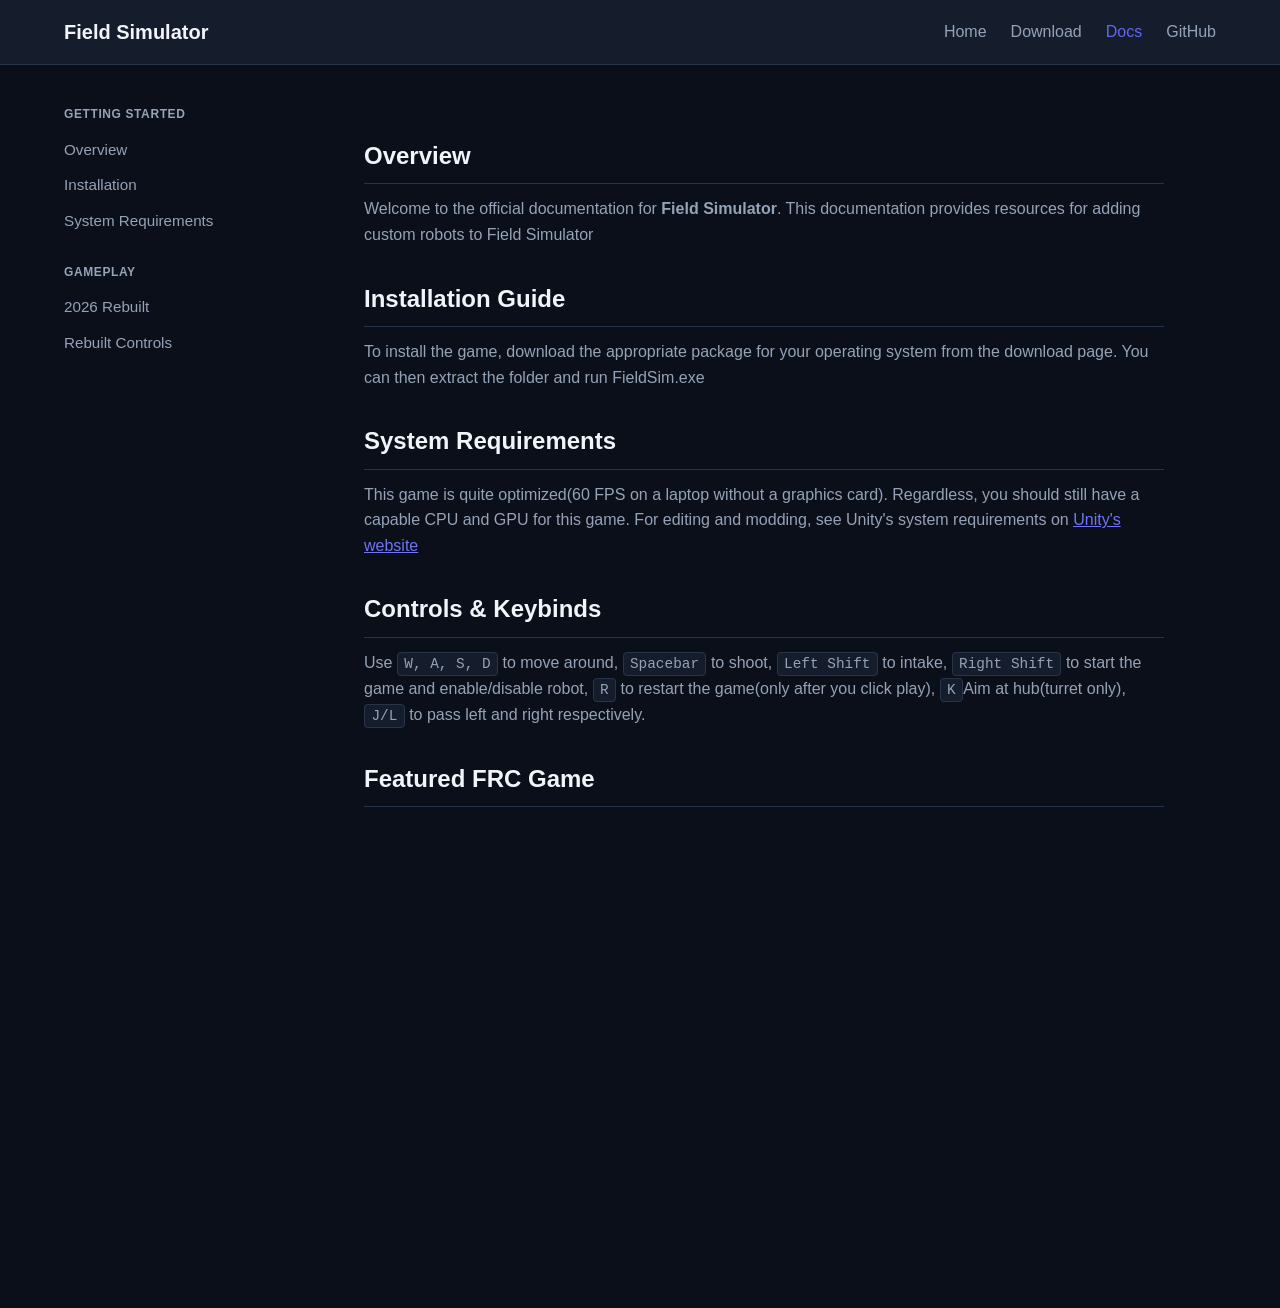
==== website/docs.html @ fc9f55cc "Github workflow test" ====
<!DOCTYPE html>
<html lang="en">
<head>
  <meta charset="UTF-8">
  <meta name="viewport" content="width=device-width, initial-scale=1.0">
  <title>Field Simulator Documentation</title>
  <link rel="stylesheet" href="style.css">
</head>
<body>

  <header class="site-header">
    <div class="nav-container">
      <a href="index.html" class="nav-brand">Field Simulator</a>
      <ul class="nav-links">
        <li><a href="index.html">Home</a></li>
        <li><a href="download.html">Download</a></li>
        <li><a href="docs.html" class="active">Docs</a></li>
        <li><a href="https://github.com" target="_blank">GitHub</a></li>
      </ul>
    </div>
  </header>

  <main class="container">
    <div class="docs-wrapper">
      
      <!-- Sidebar Navigation -->
      <aside class="docs-sidebar">
        <div class="docs-nav-group">
          <div class="docs-nav-title">Getting Started</div>
          <ul class="docs-nav-links">
            <li><a href="#overview">Overview</a></li>
            <li><a href="#installation">Installation</a></li>
            <li><a href="#system-requirements">System Requirements</a></li>
          </ul>
        </div>

        <div class="docs-nav-group">
          <div class="docs-nav-title">Gameplay</div>
          <ul class="docs-nav-links">
            <li><a href="#rebuilt">2026 Rebuilt</a></li>
            <li><a href="#controls">Rebuilt Controls</a></li>
          </ul>
        </div>
      </aside>
      <article class="docs-content">
        <h1 id="overview">Overview</h1>
        <p>Welcome to the official documentation for <strong>Field Simulator</strong>. This documentation provides resources for adding custom robots to Field Simulator</p>

        <h2 id="installation">Installation Guide</h2>
        <p>To install the game, download the appropriate package for your operating system from the download page. You can then extract the folder and run FieldSim.exe</p>


        <h2 id="system-requirements">System Requirements</h2>
        <p>This game is quite optimized(60 FPS on a laptop without a graphics card). Regardless, you should still have a capable CPU and GPU for this game. For editing and modding, see Unity's system requirements on <a href="https://docs.unity.cn/Manual/system-requirements.html">Unity's website</a></p>

        <h2 id="controls">Controls & Keybinds</h2>
        <p>Use <code>W, A, S, D</code> to move around, <code>Spacebar</code> to shoot, <code>Left Shift</code> to intake, <code>Right Shift</code> to start the game and enable/disable robot, <code>R</code> to restart the game(only after you click play), <code>K</code>Aim at hub(turret only), <code>J/L</code> to pass left and right respectively.</p>

        <h2 id="rebuilt">Featured FRC Game</h2>
        <div style="left: 0; width: 100%; height: 0; position: relative; padding-bottom: 56.25%;"><iframe src="https://www.youtube.com/embed/_fybREErgyM?rel=0" style="top: 0; left: 0; width: 100%; height: 100%; position: absolute; border: 0;" allowfullscreen scrolling="no" allow="accelerometer *; clipboard-write *; encrypted-media *; gyroscope *; picture-in-picture *; web-share *;" referrerpolicy="strict-origin"></iframe></div>
      </article>

    </div>
  </main>

</body>
</html>
---- website/style.css ----
html {
  scroll-behavior: smooth;
  scroll-padding-top: 5rem;
}
:root {
  --bg-main: #0b0f19;
  --bg-surface: #151c2c;
  --bg-surface-hover: #1e293b;
  --border-color: #27354a;

  --text-main: #f1f5f9;
  --text-muted: #94a3b8;

  --primary: #6366f1;       
  --primary-hover: #4f46e5;
  --accent-green: #10b981; 

  --font-body: -apple-system, BlinkMacSystemFont, "Segoe UI", Roboto, sans-serif;
  --font-code: "Fira Code", Consolas, Monaco, monospace;
}

* {
  box-sizing: border-box;
  margin: 0;
  padding: 0;
}

body {
  background-color: var(--bg-main);
  color: var(--text-main);
  font-family: var(--font-body);
  line-height: 1.6;
}


.site-header {
  background: var(--bg-surface);
  border-bottom: 1px solid var(--border-color);
  position: sticky;
  top: 0;
  z-index: 100;
}

.nav-container {
  max-width: 1200px;
  margin: 0 auto;
  padding: 1rem 1.5rem;
  display: flex;
  justify-content: space-between;
  align-items: center;
}

.nav-brand {
  font-size: 1.25rem;
  font-weight: 700;
  color: var(--text-main);
  text-decoration: none;
}

.nav-links {
  display: flex;
  gap: 1.5rem;
  list-style: none;
}

.nav-links a {
  color: var(--text-muted);
  text-decoration: none;
  font-weight: 500;
  transition: color 0.2s;
}

.nav-links a:hover,
.nav-links a.active {
  color: var(--primary);
}


.container {
  max-width: 1200px;
  margin: 0 auto;
  padding: 2.5rem 1.5rem;
}

.hero {
  text-align: center;
  padding: 4rem 1rem;
}

.hero h1 {
  font-size: 3rem;
  margin-bottom: 1rem;
}

.hero p {
  color: var(--text-muted);
  font-size: 1.25rem;
  max-width: 600px;
  margin: 0 auto 2rem;
}

.btn {
  display: inline-flex;
  align-items: center;
  justify-content: center;
  gap: 0.5rem;
  padding: 0.75rem 1.5rem;
  border-radius: 8px;
  font-weight: 600;
  text-decoration: none;
  transition: all 0.2s ease;
  cursor: pointer;
  border: none;
}

.btn-primary {
  background-color: var(--primary);
  color: #ffffff;
}

.btn-primary:hover {
  background-color: var(--primary-hover);
}

.btn-download {
  background-color: var(--accent-green);
  color: #042f2e;
}
a{
    color: rgb(113, 116, 243);
}

.btn-download:hover {
  opacity: 0.9;
  transform: translateY(-1px);
}


.download-grid {
  display: grid;
  grid-template-columns: repeat(auto-fit, minmax(280px, 1fr));
  gap: 1.5rem;
  margin-top: 2rem;
}

.download-card {
  background: var(--bg-surface);
  border: 1px solid var(--border-color);
  border-radius: 12px;
  padding: 1.5rem;
  display: flex;
  flex-direction: column;
  justify-content: space-between;
  transition: border-color 0.2s, transform 0.2s;
}

.download-card:hover {
  border-color: var(--primary);
  transform: translateY(-2px);
}

.download-card h3 {
  font-size: 1.25rem;
  margin-bottom: 0.5rem;
}

.download-meta {
  font-size: 0.875rem;
  color: var(--text-muted);
  margin-bottom: 1.5rem;
}


.docs-wrapper {
  display: grid;
  grid-template-columns: 260px 1fr;
  gap: 2.5rem;
}

.docs-sidebar {
  position: sticky;
  top: 5rem;
  height: calc(100vh - 6rem);
  overflow-y: auto;
  padding-right: 1rem;
}

.docs-nav-group {
  margin-bottom: 1.5rem;
}

.docs-nav-title {
  font-size: 0.75rem;
  text-transform: uppercase;
  letter-spacing: 0.05em;
  color: var(--text-muted);
  margin-bottom: 0.5rem;
  font-weight: 700;
}

.docs-nav-links {
  list-style: none;
}

.docs-nav-links a {
  display: block;
  padding: 0.35rem 0;
  color: var(--text-muted);
  text-decoration: none;
  font-size: 0.95rem;
  transition: color 0.2s;
}

.docs-nav-links a:hover,
.docs-nav-links a.active {
  color: var(--primary);
}

.docs-content {
  max-width: 800px;
}

.docs-content h1, 
.docs-content h2, 
.docs-content h3 {
  margin-top: 2rem;
  margin-bottom: 0.75rem;
  border-bottom: 1px solid var(--border-color);
  padding-bottom: 0.5rem;
}

.docs-content p {
  color: var(--text-muted);
  margin-bottom: 1rem;
}

.docs-content code {
  background: var(--bg-surface);
  padding: 0.2rem 0.4rem;
  border-radius: 4px;
  font-family: var(--font-code);
  font-size: 0.9em;
  border: 1px solid var(--border-color);
}

.docs-content pre {
  background: var(--bg-surface);
  padding: 1rem;
  border-radius: 8px;
  overflow-x: auto;
  border: 1px solid var(--border-color);
  margin: 1rem 0;
}

.docs-content pre code {
  background: none;
  padding: 0;
  border: none;
}

@media (max-width: 768px) {
  .docs-wrapper {
    grid-template-columns: 1fr;
  }
  
  .docs-sidebar {
    position: static;
    height: auto;
    border-bottom: 1px solid var(--border-color);
    padding-bottom: 1.5rem;
  }
  
  .hero h1 {
    font-size: 2.25rem;
  }
}
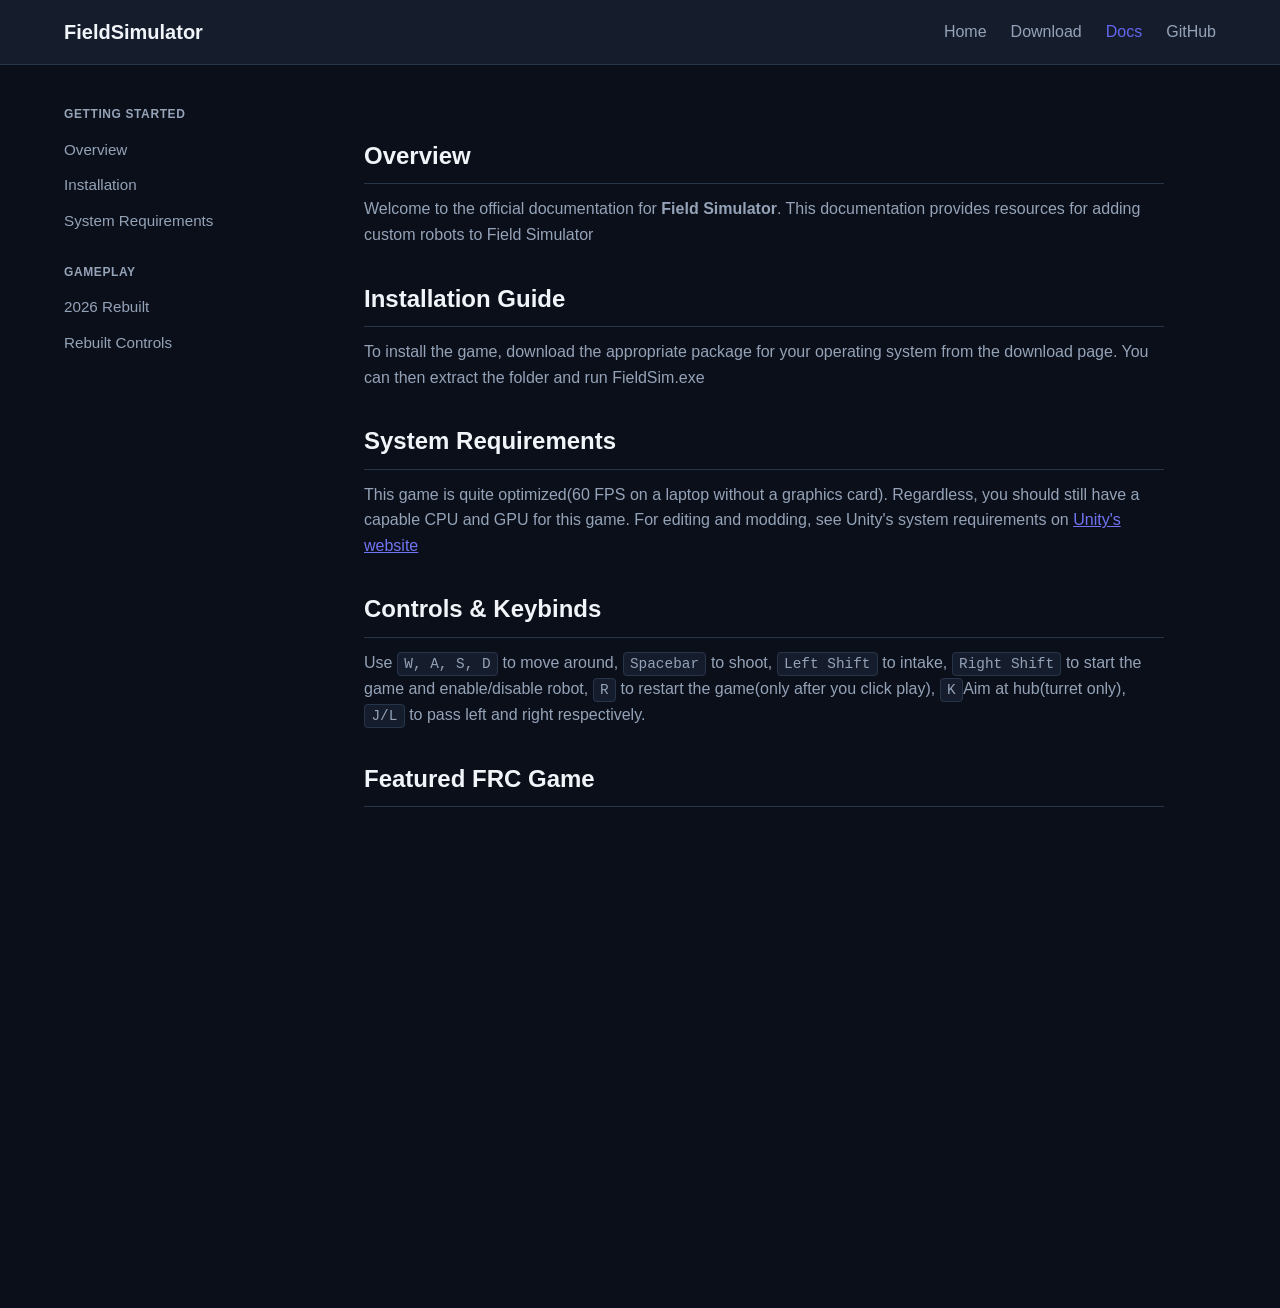
==== commit d7690b9c: "added screenshots to the website" ====
--- a/website/docs.html
+++ b/website/docs.html
@@ -10,20 +10,18 @@
 
   <header class="site-header">
     <div class="nav-container">
-      <a href="index.html" class="nav-brand">Field Simulator</a>
+      <a href="index.html" class="nav-brand">FieldSimulator</a>
       <ul class="nav-links">
         <li><a href="index.html">Home</a></li>
         <li><a href="download.html">Download</a></li>
         <li><a href="docs.html" class="active">Docs</a></li>
-        <li><a href="https://github.com" target="_blank">GitHub</a></li>
+        <li><a href="https://github.com/thecheetoman/FieldSim" target="_blank">GitHub</a></li>
       </ul>
     </div>
   </header>
 
   <main class="container">
     <div class="docs-wrapper">
-      
-      <!-- Sidebar Navigation -->
       <aside class="docs-sidebar">
         <div class="docs-nav-group">
           <div class="docs-nav-title">Getting Started</div>
--- a/website/style.css
+++ b/website/style.css
@@ -84,8 +84,19 @@
 }
 
 .hero {
+  position: relative;
+  display: flex;
+  flex-direction: column;
+  justify-content: center;
+  align-items: center;
+  min-height: calc(100vh - 4rem);
   text-align: center;
-  padding: 4rem 1rem;
+  padding: 6rem 1.5rem;
+  overflow: hidden;
+  background-size: cover;
+  background-position: center;
+  background-repeat: no-repeat;
+  transition: background-image 1s ease-in-out;
 }
 
 .hero h1 {
@@ -94,7 +105,7 @@
 }
 
 .hero p {
-  color: var(--text-muted);
+  color: white;
   font-size: 1.25rem;
   max-width: 600px;
   margin: 0 auto 2rem;
@@ -275,3 +286,54 @@
     font-size: 2.25rem;
   }
 }
+.hero-bg-carousel {
+  position: relative;
+  width: 100vw;
+  left: 50%;
+  right: 50%;
+  margin-left: -50vw;
+  margin-right: -50vw;
+  height:auto;
+  display: flex;
+  align-items: center;
+  justify-content: center;
+  background-size: cover;
+  background-position: center;
+  transition: background-image 1s ease-in-out;
+  border-radius: 0; 
+}
+
+.hero-bg-carousel::before {
+  content: '';
+  position: absolute;
+  inset: 0;
+  background: rgba(11, 15, 25, 0.55);
+}
+
+.hero-content {
+  position: relative;
+  z-index: 2;
+  text-align: center;
+  padding: 2rem;
+}
+
+.hero-content h1 {
+  font-size: 3.5rem;
+  color: #ffffff;
+  margin-bottom: 0.5rem;
+  text-shadow: 0 2px 4px rgba(0, 0, 0, 0.6);
+}
+
+.hero-content p {
+  font-size: 1.25rem;
+  color: #f1f5f9; 
+  margin-bottom: 2rem;
+  text-shadow: 0 1px 3px rgba(0, 0, 0, 0.8);
+}
+
+.hero-buttons {
+  display: flex;
+  gap: 1rem;
+  justify-content: center;
+  flex-wrap: wrap;
+}
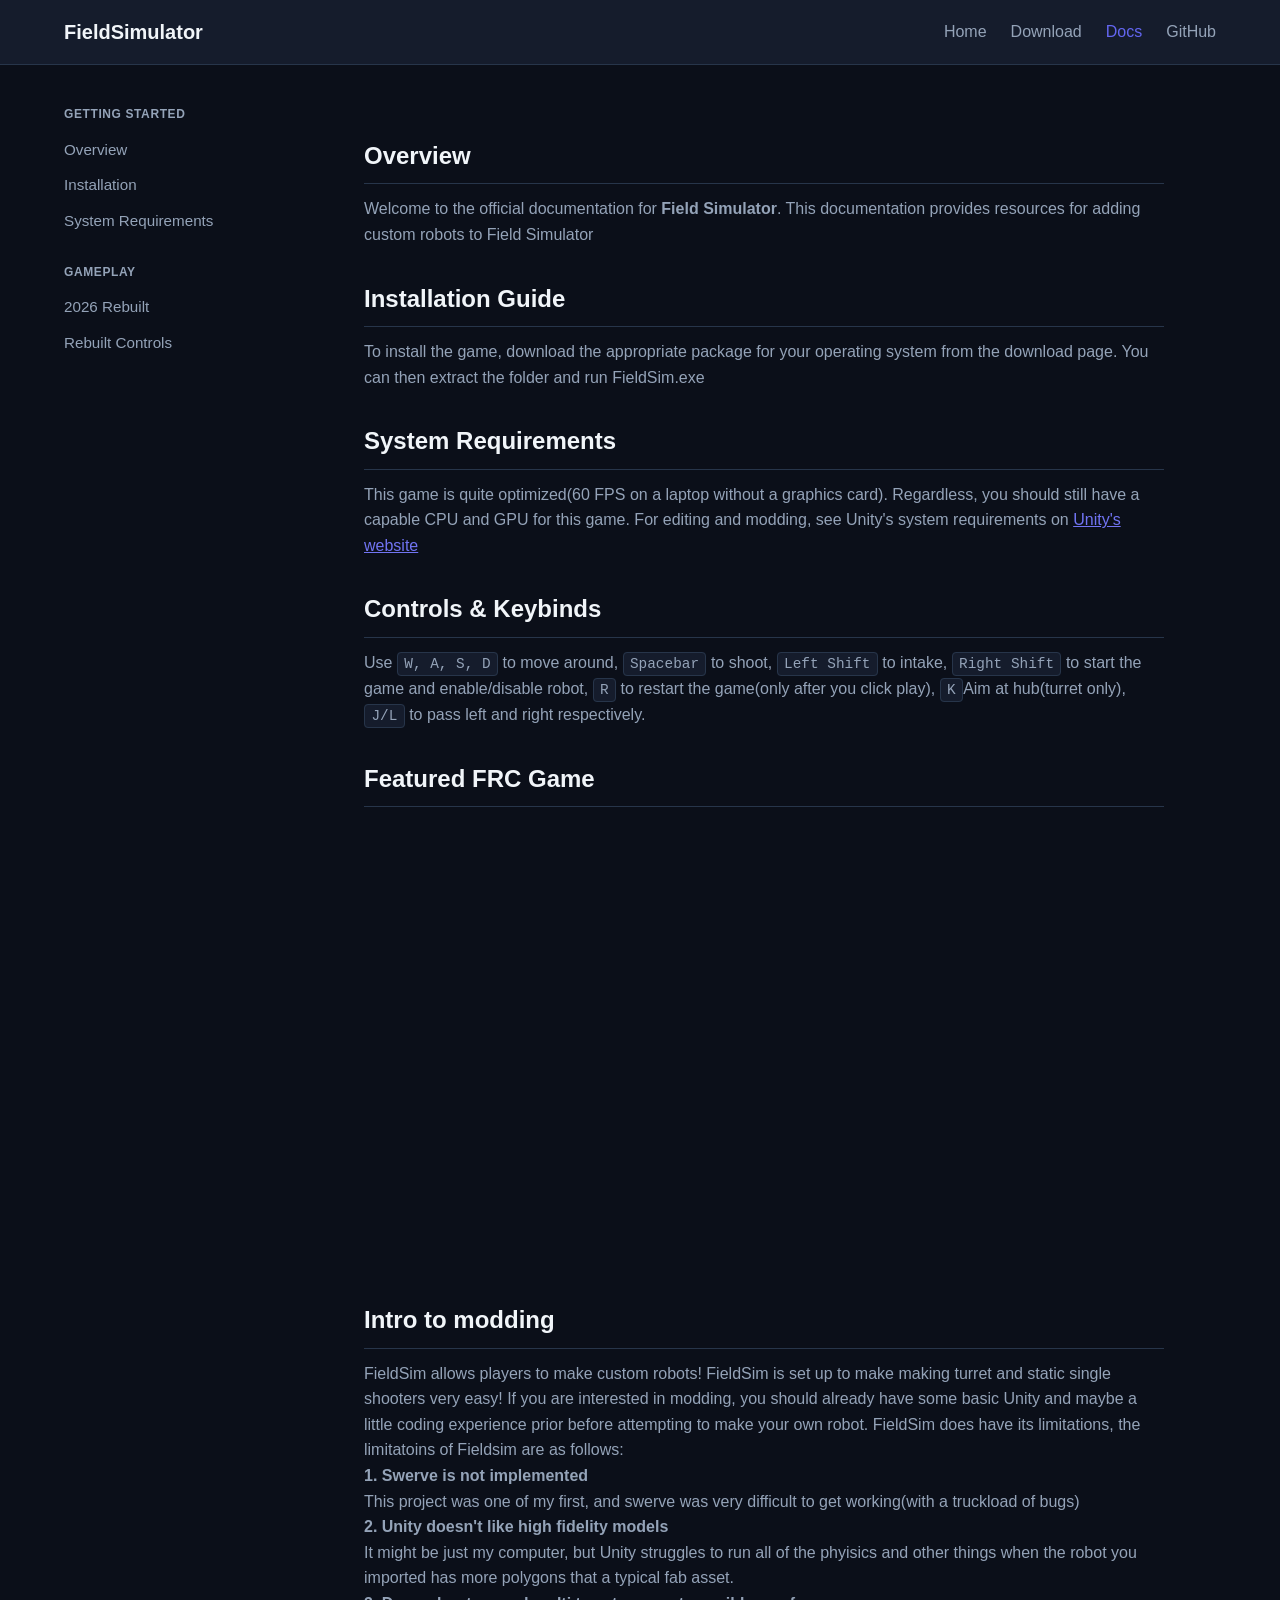
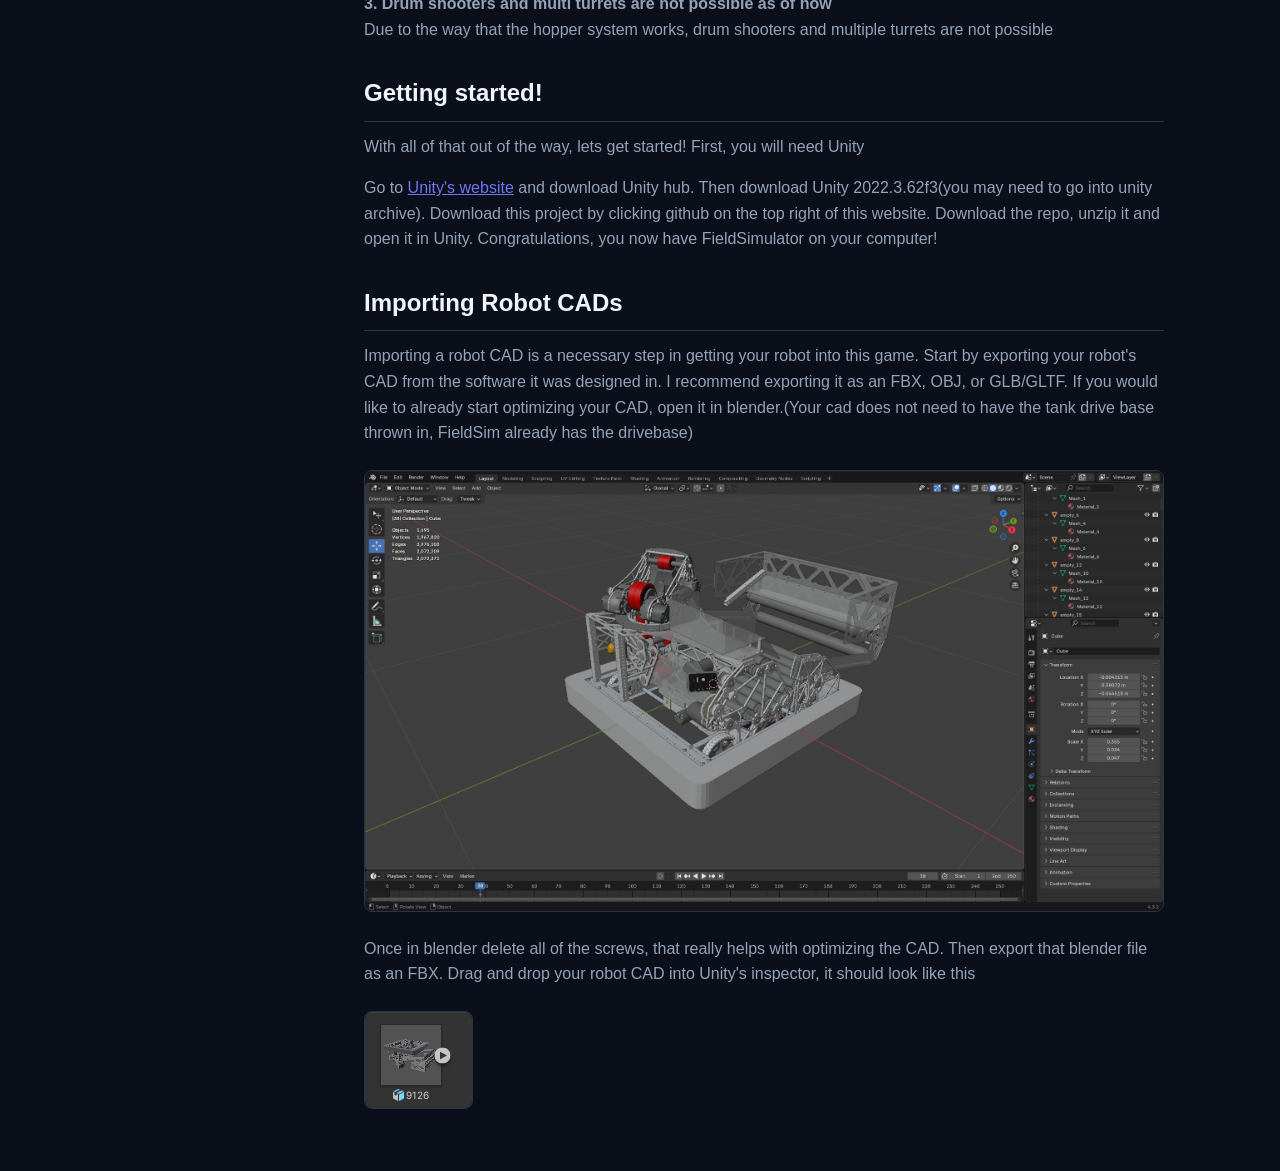
==== commit 448230f8: "Add a Intro to Modding section on documentation, added importing robot CAD to modding" ====
--- a/website/docs.html
+++ b/website/docs.html
@@ -1,11 +1,13 @@
 <!DOCTYPE html>
 <html lang="en">
+
 <head>
   <meta charset="UTF-8">
   <meta name="viewport" content="width=device-width, initial-scale=1.0">
   <title>Field Simulator Documentation</title>
   <link rel="stylesheet" href="style.css">
 </head>
+
 <body>
 
   <header class="site-header">
@@ -42,24 +44,59 @@
       </aside>
       <article class="docs-content">
         <h1 id="overview">Overview</h1>
-        <p>Welcome to the official documentation for <strong>Field Simulator</strong>. This documentation provides resources for adding custom robots to Field Simulator</p>
+        <p>Welcome to the official documentation for <strong>Field Simulator</strong>. This documentation provides
+          resources for adding custom robots to Field Simulator</p>
 
         <h2 id="installation">Installation Guide</h2>
-        <p>To install the game, download the appropriate package for your operating system from the download page. You can then extract the folder and run FieldSim.exe</p>
+        <p>To install the game, download the appropriate package for your operating system from the download page. You
+          can then extract the folder and run FieldSim.exe</p>
 
 
         <h2 id="system-requirements">System Requirements</h2>
-        <p>This game is quite optimized(60 FPS on a laptop without a graphics card). Regardless, you should still have a capable CPU and GPU for this game. For editing and modding, see Unity's system requirements on <a href="https://docs.unity.cn/Manual/system-requirements.html">Unity's website</a></p>
+        <p>This game is quite optimized(60 FPS on a laptop without a graphics card). Regardless, you should still have a
+          capable CPU and GPU for this game. For editing and modding, see Unity's system requirements on <a
+            href="https://docs.unity.cn/Manual/system-requirements.html">Unity's website</a></p>
 
         <h2 id="controls">Controls & Keybinds</h2>
-        <p>Use <code>W, A, S, D</code> to move around, <code>Spacebar</code> to shoot, <code>Left Shift</code> to intake, <code>Right Shift</code> to start the game and enable/disable robot, <code>R</code> to restart the game(only after you click play), <code>K</code>Aim at hub(turret only), <code>J/L</code> to pass left and right respectively.</p>
+        <p>Use <code>W, A, S, D</code> to move around, <code>Spacebar</code> to shoot, <code>Left Shift</code> to
+          intake, <code>Right Shift</code> to start the game and enable/disable robot, <code>R</code> to restart the
+          game(only after you click play), <code>K</code>Aim at hub(turret only), <code>J/L</code> to pass left and
+          right respectively.</p>
 
         <h2 id="rebuilt">Featured FRC Game</h2>
-        <div style="left: 0; width: 100%; height: 0; position: relative; padding-bottom: 56.25%;"><iframe src="https://www.youtube.com/embed/_fybREErgyM?rel=0" style="top: 0; left: 0; width: 100%; height: 100%; position: absolute; border: 0;" allowfullscreen scrolling="no" allow="accelerometer *; clipboard-write *; encrypted-media *; gyroscope *; picture-in-picture *; web-share *;" referrerpolicy="strict-origin"></iframe></div>
+        <div style="left: 0; width: 100%; height: 0; position: relative; padding-bottom: 56.25%;"><iframe
+            src="https://www.youtube.com/embed/_fybREErgyM?rel=0"
+            style="top: 0; left: 0; width: 100%; height: 100%; position: absolute; border: 0;" allowfullscreen
+            scrolling="no"
+            allow="accelerometer *; clipboard-write *; encrypted-media *; gyroscope *; picture-in-picture *; web-share *;"
+            referrerpolicy="strict-origin"></iframe></div>
+
+        <!--start documentation-->
+        <h2 id="moddingIntro ">Intro to modding</h2>
+        <p>FieldSim allows players to make custom robots! FieldSim is set up to make making turret and static single
+          shooters very easy! If you are interested in modding, you should already have some basic Unity and maybe a
+          little coding experience prior before attempting to make your own robot. FieldSim does have its limitations,
+          the limitatoins of Fieldsim are as follows: <br><strong>1. Swerve is not implemented</strong><br>This project
+          was one of my first, and swerve was very difficult to get working(with a truckload of bugs)<br><strong>2.
+            Unity doesn't like high fidelity models</strong><br>It might be just my computer, but Unity struggles to run
+          all of the phyisics and other things when the robot you imported has more polygons that a typical fab
+          asset.<br><strong>3. Drum shooters and multi turrets are not possible as of now</strong><br>Due to the way
+          that the hopper system works, drum shooters and multiple turrets are not possible</p>
+        
+        <h2 id="modGettingstarted">Getting started!</h2>
+        <p>With all of that out of the way, lets get started! First, you will need Unity</p>
+        <p>Go to <a href="http://unity.com/download">Unity's website</a> and download Unity hub. Then download Unity 2022.3.62f3(you may need to go into unity archive). Download this project by clicking github on the top right of this website. Download the repo, unzip it and open it in Unity. Congratulations, you now have FieldSimulator on your computer!</p>
+
+        <h2 id="importingModels">Importing Robot CADs</h2>
+        <p>Importing a robot CAD is a necessary step in getting your robot into this game. Start by exporting your robot's CAD from the software it was designed in. I recommend exporting it as an FBX, OBJ, or GLB/GLTF. If you would like to already start optimizing your CAD, open it in blender.(Your cad does not need to have the tank drive base thrown in, FieldSim already has the drivebase)</p>
+        <img src="./documentationAssets/OpenInBlender.png">
+        <p>Once in blender delete all of the screws, that really helps with optimizing the CAD. Then export that blender file as an FBX. Drag and drop your robot CAD into Unity's inspector, it should look like this</p>
+        <img src="./documentationAssets/CadInUnity.png">
       </article>
 
     </div>
   </main>
 
 </body>
+
 </html>
--- a/website/style.css
+++ b/website/style.css
@@ -336,4 +336,18 @@
   gap: 1rem;
   justify-content: center;
   flex-wrap: wrap;
+}
+.homeTitle {
+  padding: 20px;
+  background: rgba(11, 15, 25, 0.466);
+  border-radius: 20px;
+  border-color: rgba(11, 15, 25, 0.466);
+}
+.docs-content img {
+  max-width: 100%;       
+  height: auto;          
+  display: block;        
+  margin: 1.5rem 0;      
+  border-radius: 8px;    
+  border: 1px solid var(--border-color); 
 }
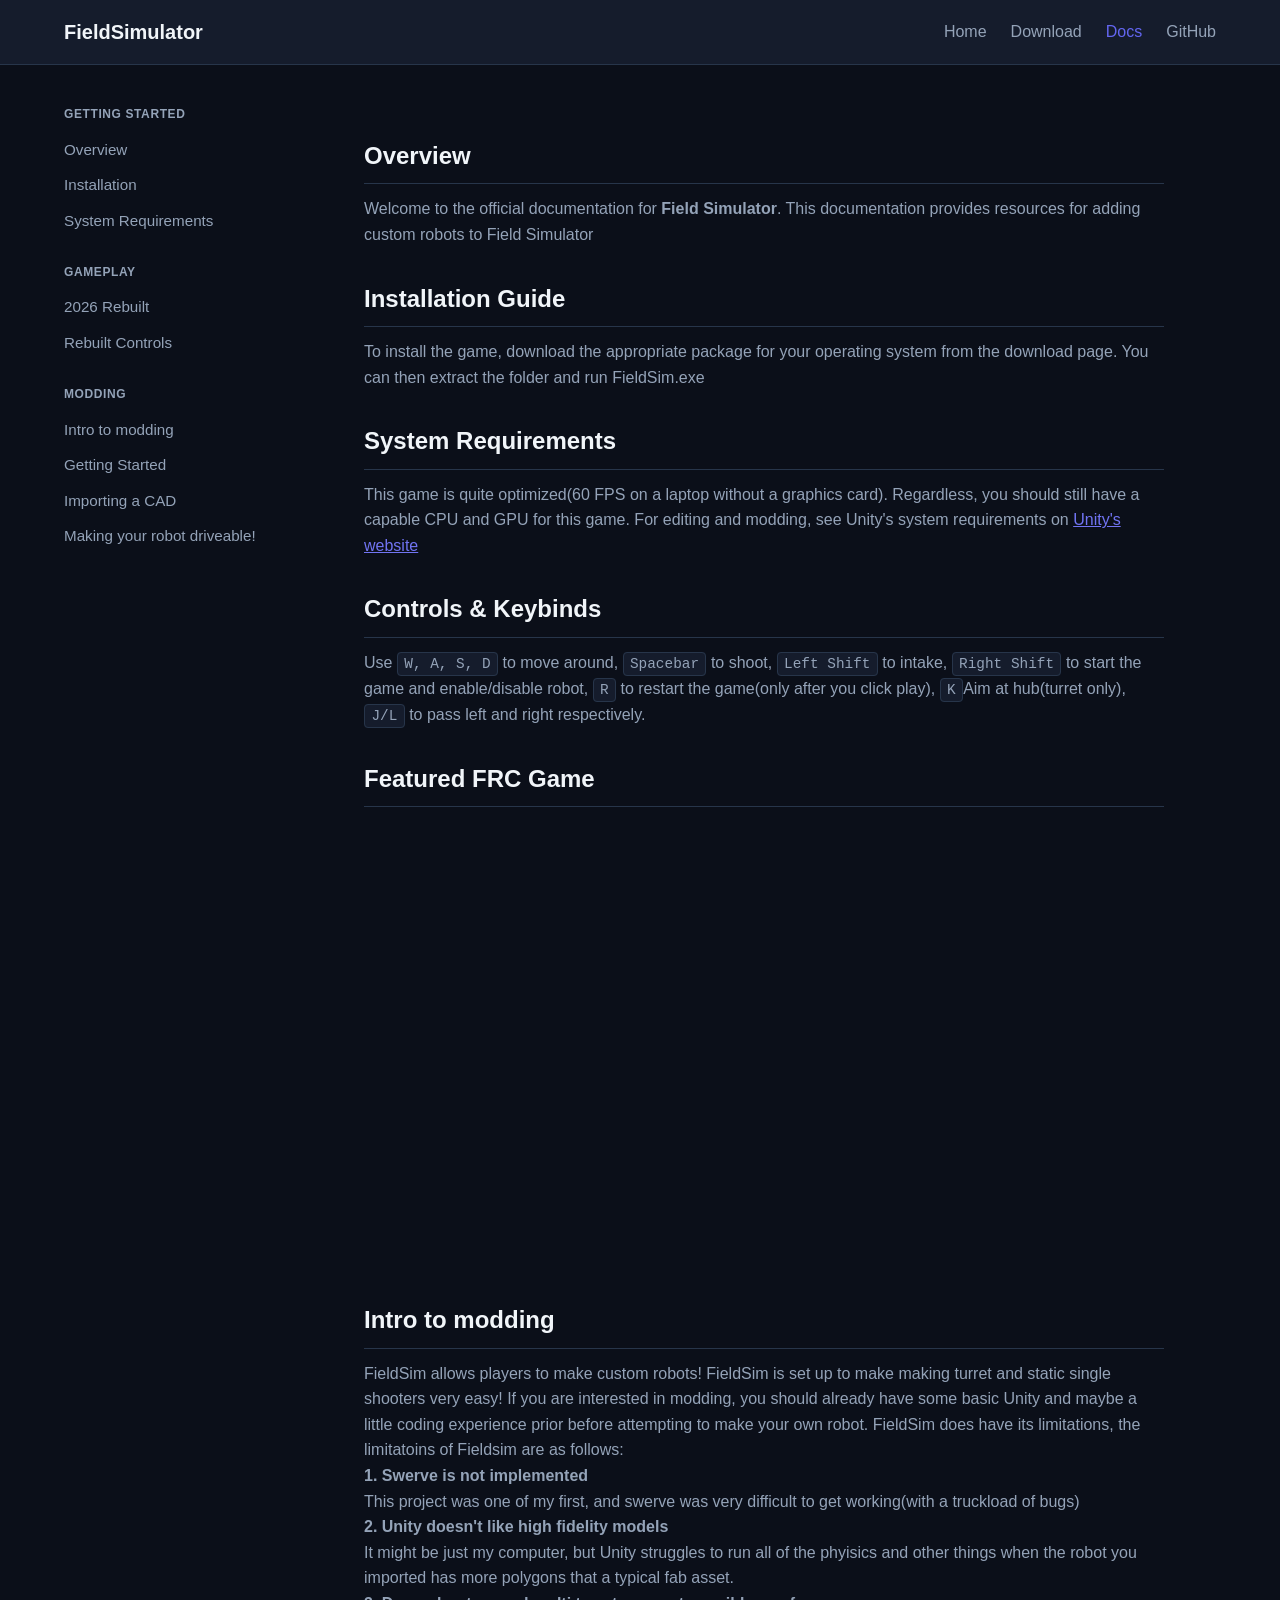
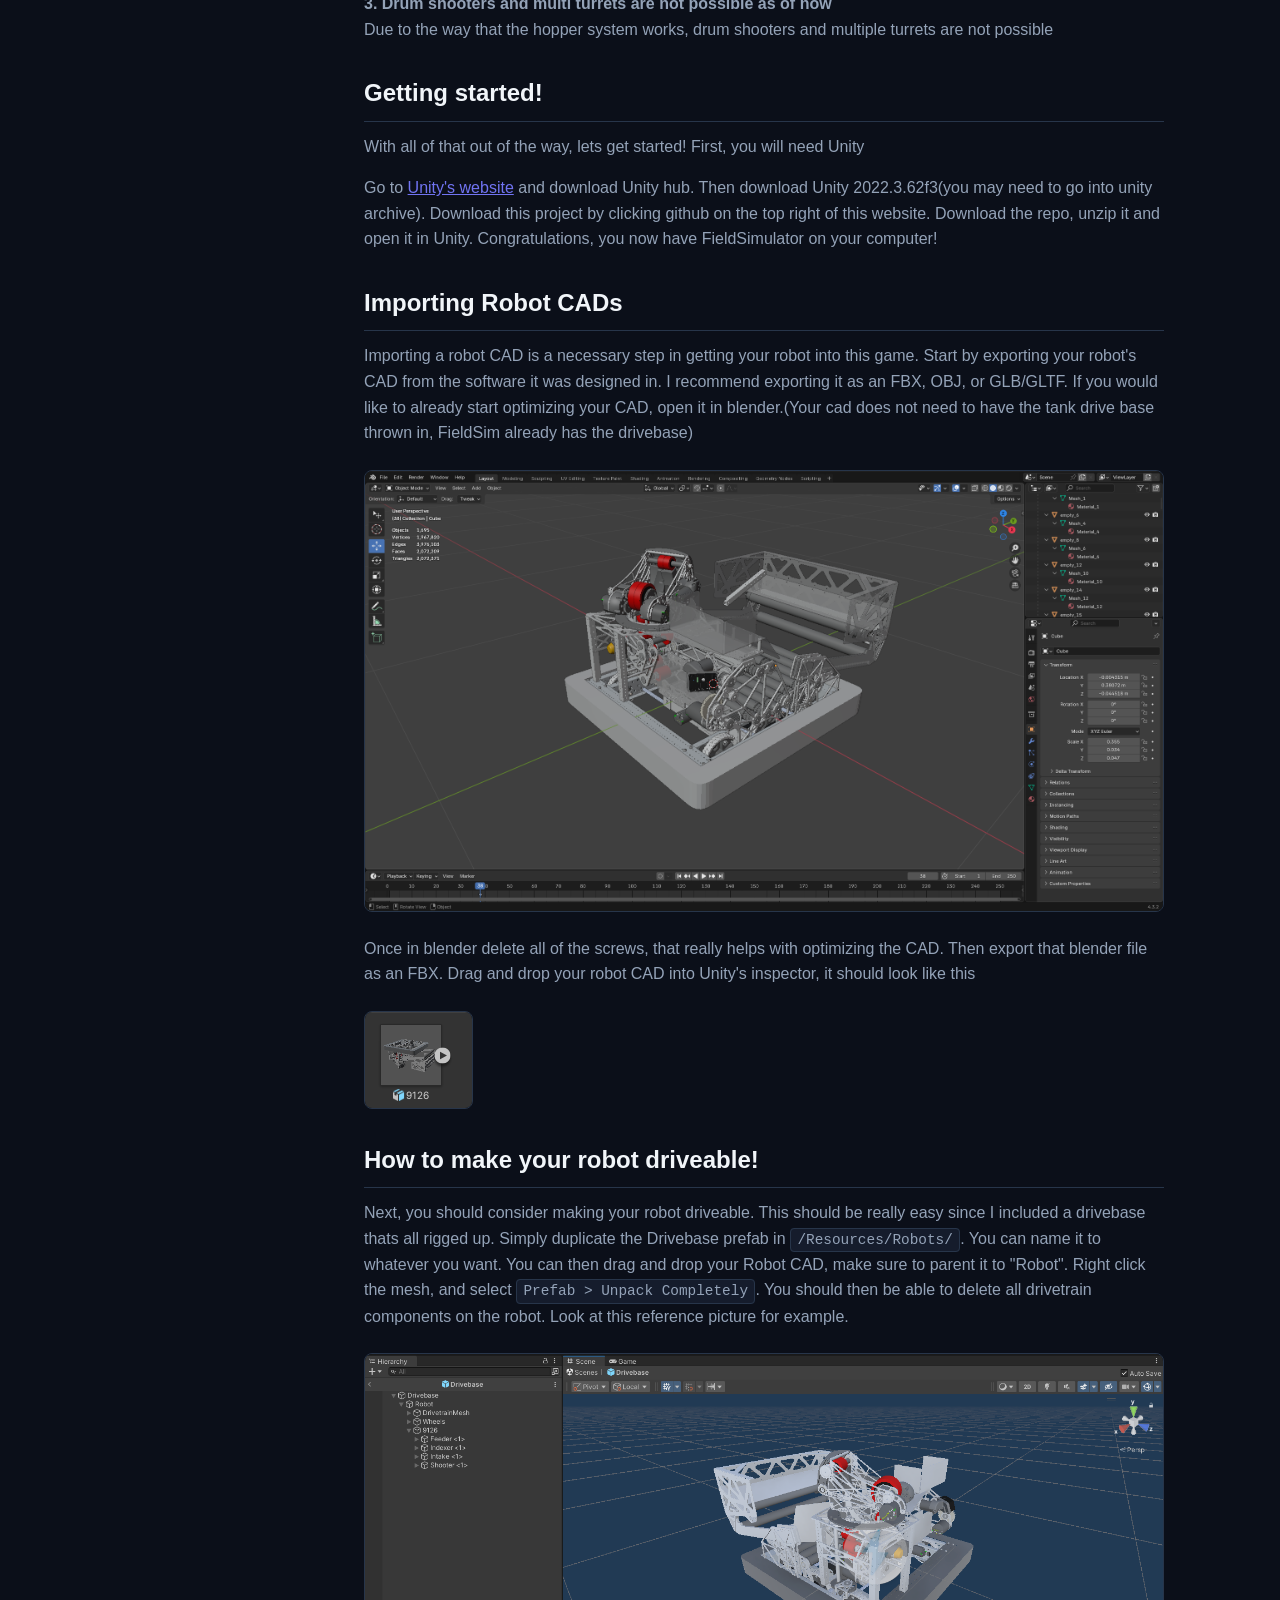
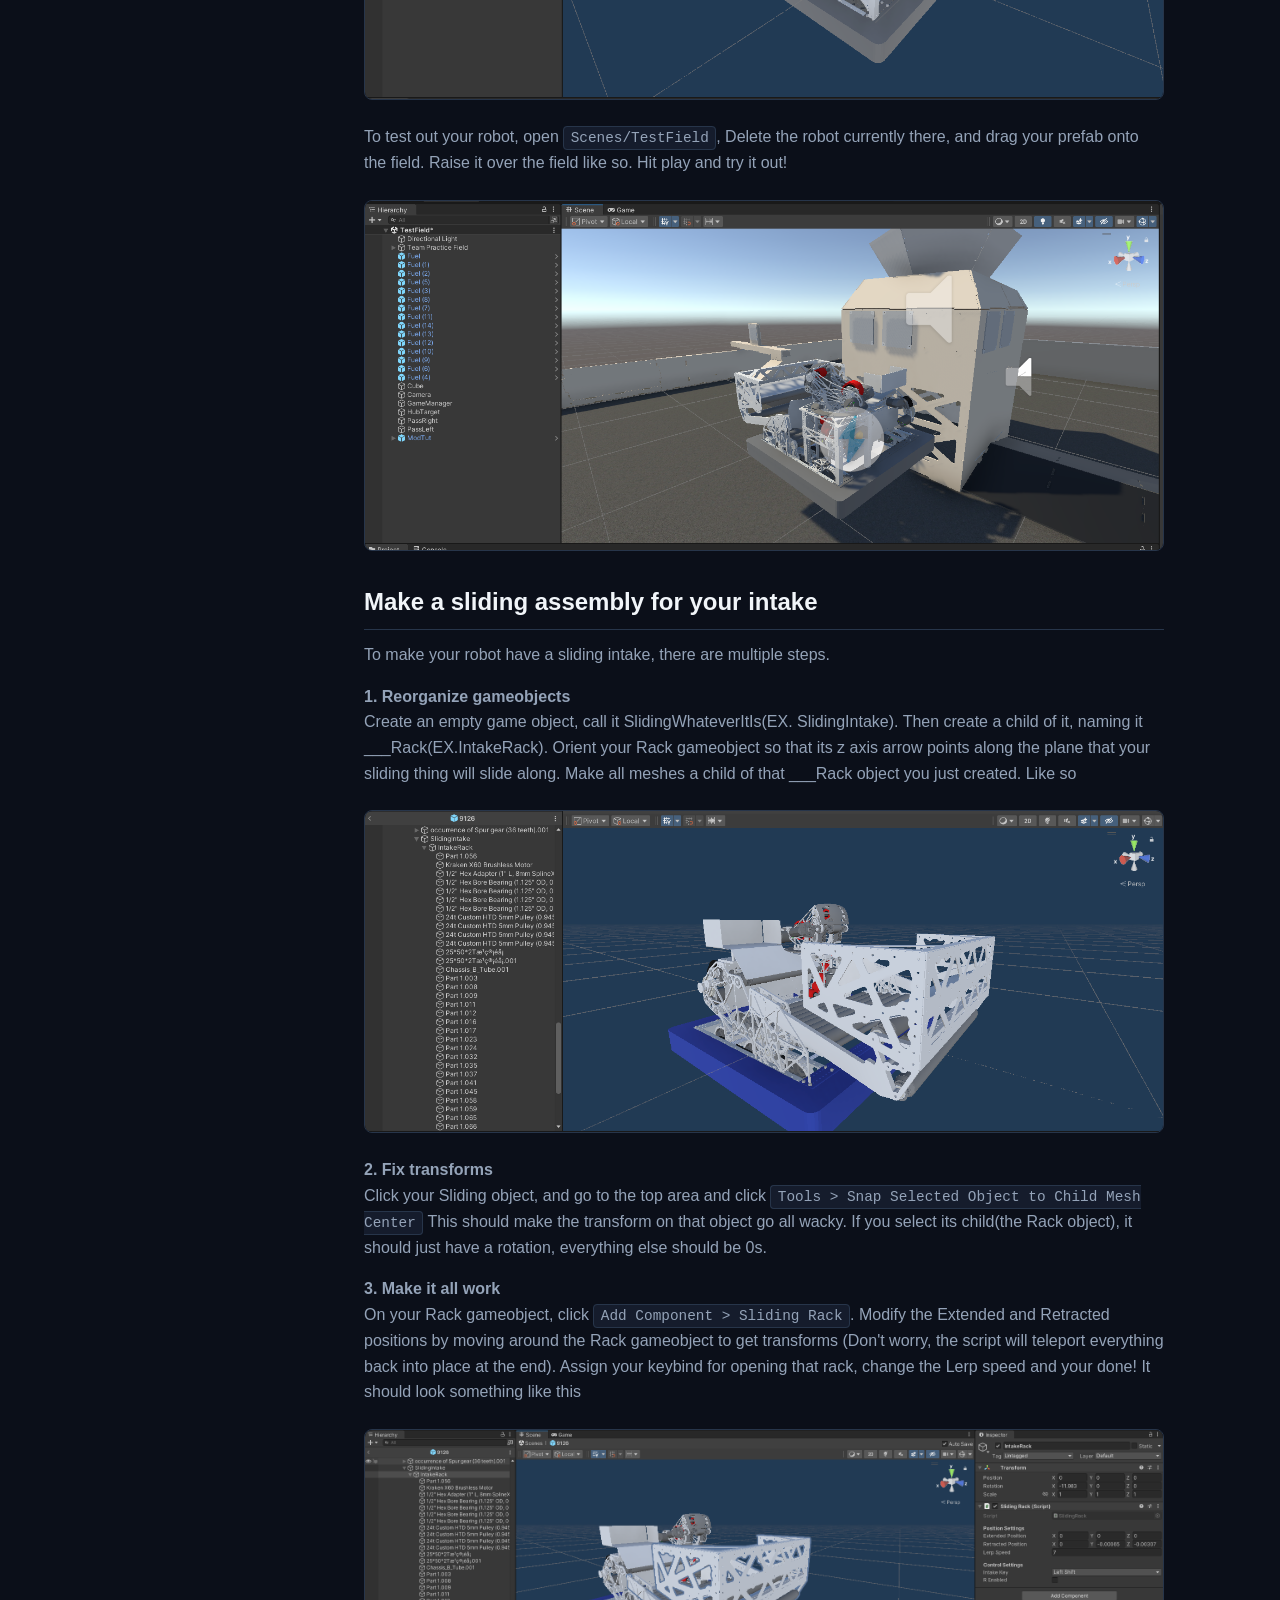
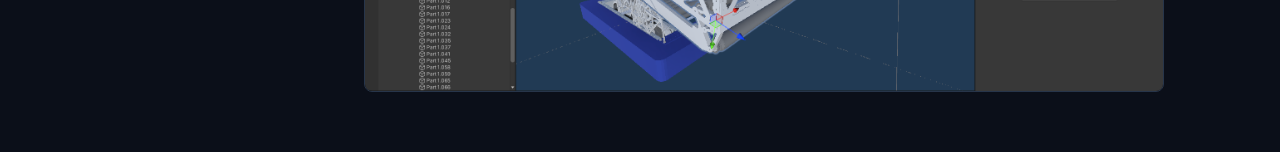
==== commit e9bf88d4: "Add making robot drivable and making a sliding thing in documentation." ====
--- a/website/docs.html
+++ b/website/docs.html
@@ -41,6 +41,15 @@
             <li><a href="#controls">Rebuilt Controls</a></li>
           </ul>
         </div>
+        <div class="docs-nav-group">
+          <div class="docs-nav-title">Modding</div>
+          <ul class="docs-nav-links">
+            <li><a href="#moddingIntro">Intro to modding</a></li>
+            <li><a href="#modGettingstarted">Getting Started</a></li>
+            <li><a href="#importingModels">Importing a CAD</a></li>
+            <li><a href="#makingDrivable">Making your robot driveable!</a></li>
+          </ul>
+        </div>
       </aside>
       <article class="docs-content">
         <h1 id="overview">Overview</h1>
@@ -72,7 +81,7 @@
             referrerpolicy="strict-origin"></iframe></div>
 
         <!--start documentation-->
-        <h2 id="moddingIntro ">Intro to modding</h2>
+        <h2 id="moddingIntro">Intro to modding</h2>
         <p>FieldSim allows players to make custom robots! FieldSim is set up to make making turret and static single
           shooters very easy! If you are interested in modding, you should already have some basic Unity and maybe a
           little coding experience prior before attempting to make your own robot. FieldSim does have its limitations,
@@ -82,18 +91,43 @@
           all of the phyisics and other things when the robot you imported has more polygons that a typical fab
           asset.<br><strong>3. Drum shooters and multi turrets are not possible as of now</strong><br>Due to the way
           that the hopper system works, drum shooters and multiple turrets are not possible</p>
-        
+
         <h2 id="modGettingstarted">Getting started!</h2>
         <p>With all of that out of the way, lets get started! First, you will need Unity</p>
-        <p>Go to <a href="http://unity.com/download">Unity's website</a> and download Unity hub. Then download Unity 2022.3.62f3(you may need to go into unity archive). Download this project by clicking github on the top right of this website. Download the repo, unzip it and open it in Unity. Congratulations, you now have FieldSimulator on your computer!</p>
+        <p>Go to <a href="http://unity.com/download">Unity's website</a> and download Unity hub. Then download Unity
+          2022.3.62f3(you may need to go into unity archive). Download this project by clicking github on the top right
+          of this website. Download the repo, unzip it and open it in Unity. Congratulations, you now have
+          FieldSimulator on your computer!</p>
 
         <h2 id="importingModels">Importing Robot CADs</h2>
-        <p>Importing a robot CAD is a necessary step in getting your robot into this game. Start by exporting your robot's CAD from the software it was designed in. I recommend exporting it as an FBX, OBJ, or GLB/GLTF. If you would like to already start optimizing your CAD, open it in blender.(Your cad does not need to have the tank drive base thrown in, FieldSim already has the drivebase)</p>
+        <p>Importing a robot CAD is a necessary step in getting your robot into this game. Start by exporting your
+          robot's CAD from the software it was designed in. I recommend exporting it as an FBX, OBJ, or GLB/GLTF. If you
+          would like to already start optimizing your CAD, open it in blender.(Your cad does not need to have the tank
+          drive base thrown in, FieldSim already has the drivebase)</p>
         <img src="./documentationAssets/OpenInBlender.png">
-        <p>Once in blender delete all of the screws, that really helps with optimizing the CAD. Then export that blender file as an FBX. Drag and drop your robot CAD into Unity's inspector, it should look like this</p>
+        <p>Once in blender delete all of the screws, that really helps with optimizing the CAD. Then export that blender
+          file as an FBX. Drag and drop your robot CAD into Unity's inspector, it should look like this</p>
         <img src="./documentationAssets/CadInUnity.png">
+
+        <h2 id="makingDrivable">How to make your robot driveable!</h2>
+        <p>Next, you should consider making your robot driveable. This should be really easy since I included a
+          drivebase thats all rigged up. Simply duplicate the Drivebase prefab in <code>/Resources/Robots/</code>. You
+          can name it to whatever you want. You can then drag and drop your Robot CAD, make sure to parent it to
+          "Robot". Right click the mesh, and select <code>Prefab > Unpack Completely</code>. You should then be able to
+          delete all drivetrain components on the robot. Look at this reference picture for example.</p>
+        <img src="./documentationAssets/robotOnDrivebase.png">
+        <p>To test out your robot, open <code>Scenes/TestField</code>, Delete the robot currently there, and drag your
+          prefab onto the field. Raise it over the field like so. Hit play and try it out!</p>
+        <img src="./documentationAssets/customRobotOnTestField.png">
+
+        <h2 id="sliding">Make a sliding assembly for your intake</h2>
+        <p>To make your robot have a sliding intake, there are multiple steps.</p>
+        <p><strong>1. Reorganize gameobjects</strong><br>Create an empty game object, call it SlidingWhateverItIs(EX. SlidingIntake). Then create a child of it, naming it ___Rack(EX.IntakeRack). Orient your Rack gameobject so that its z axis arrow points along the plane that your sliding thing will slide along. Make all meshes a child of that ___Rack object you just created. Like so</p>
+        <img src="./documentationAssets/slidingParenting.png">
+        <p><strong>2. Fix transforms</strong><br>Click your Sliding object, and go to the top area and click <code>Tools > Snap Selected Object to Child Mesh Center</code> This should make the transform on that object go all wacky. If you select its child(the Rack object), it should just have a rotation, everything else should be 0s.</p>
+        <p><strong>3. Make it all work</strong><br>On your Rack gameobject, click <code>Add Component > Sliding Rack</code>. Modify the Extended and Retracted positions by moving around the Rack gameobject to get transforms (Don't worry, the script will teleport everything back into place at the end). Assign your keybind for opening that rack, change the Lerp speed and your done! It should look something like this</p>
+        <img src="./documentationAssets/slidingFinished.png">
       </article>
-
     </div>
   </main>
 
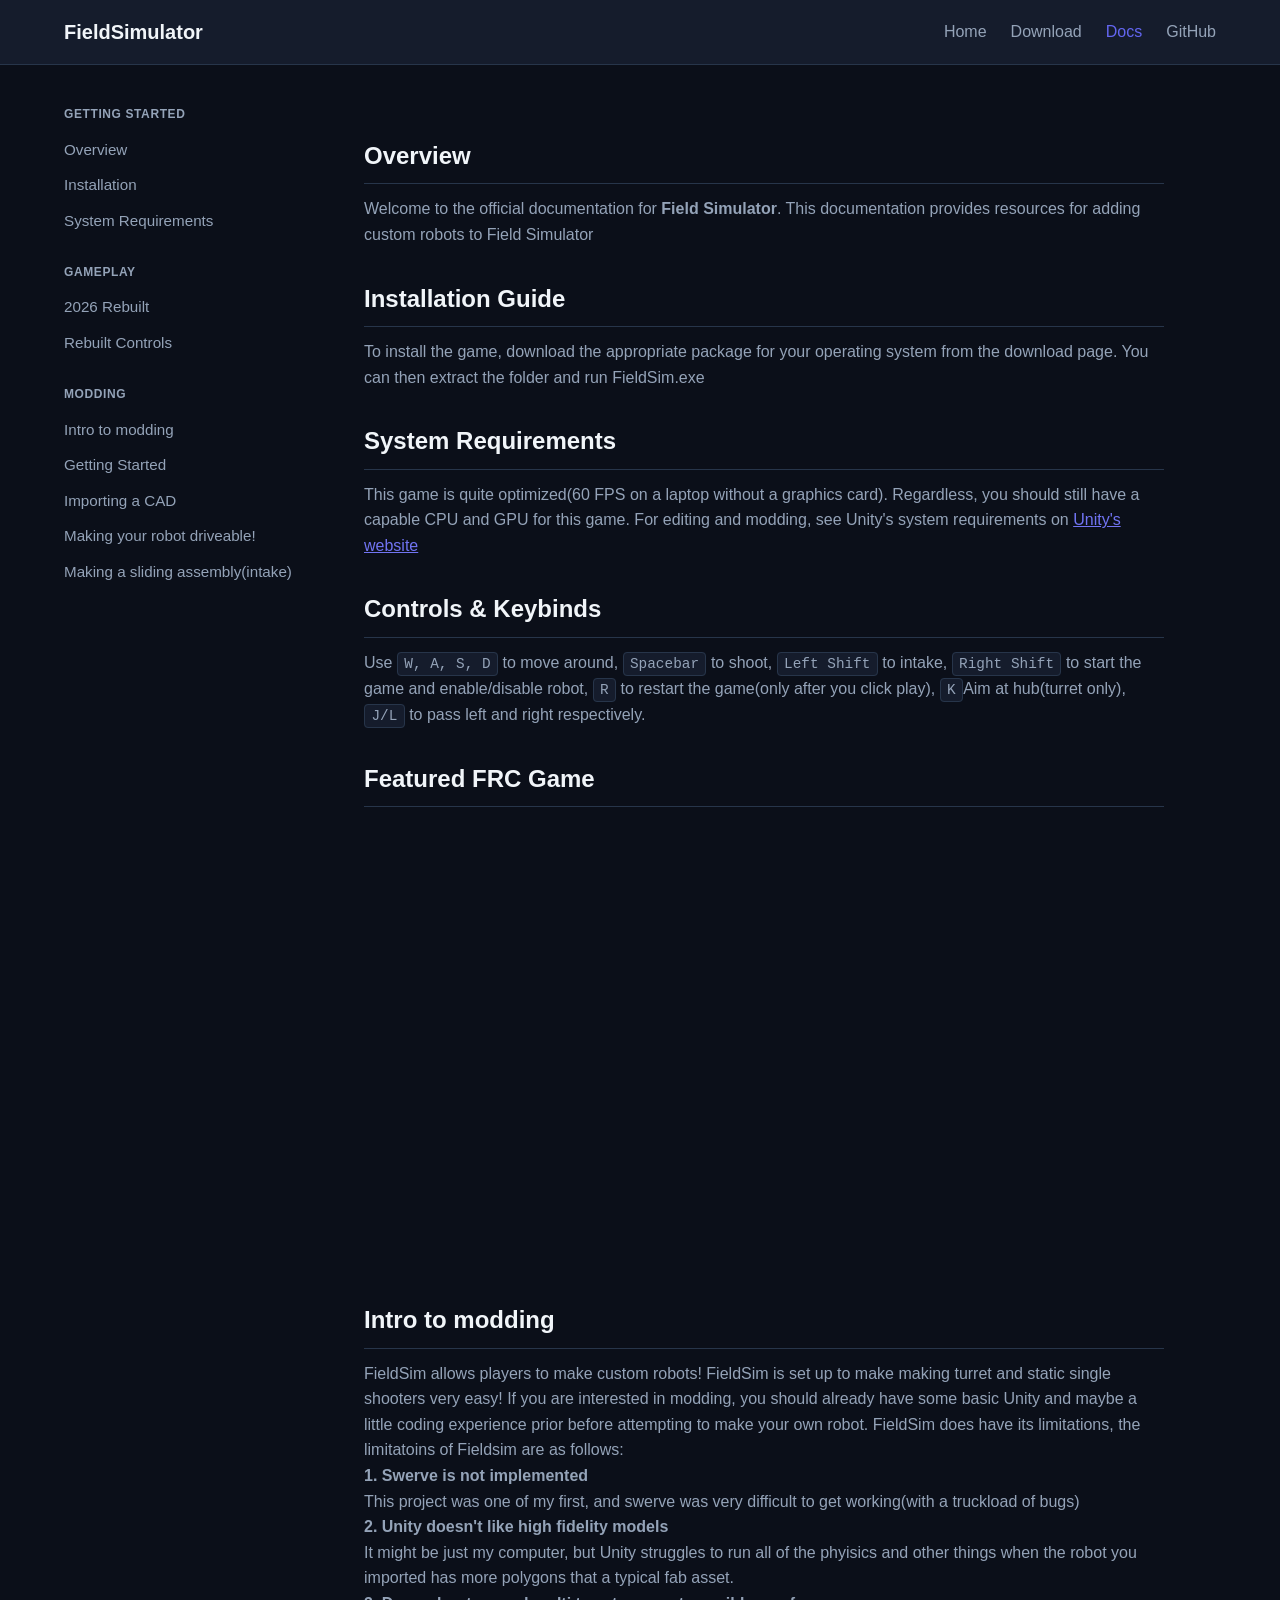
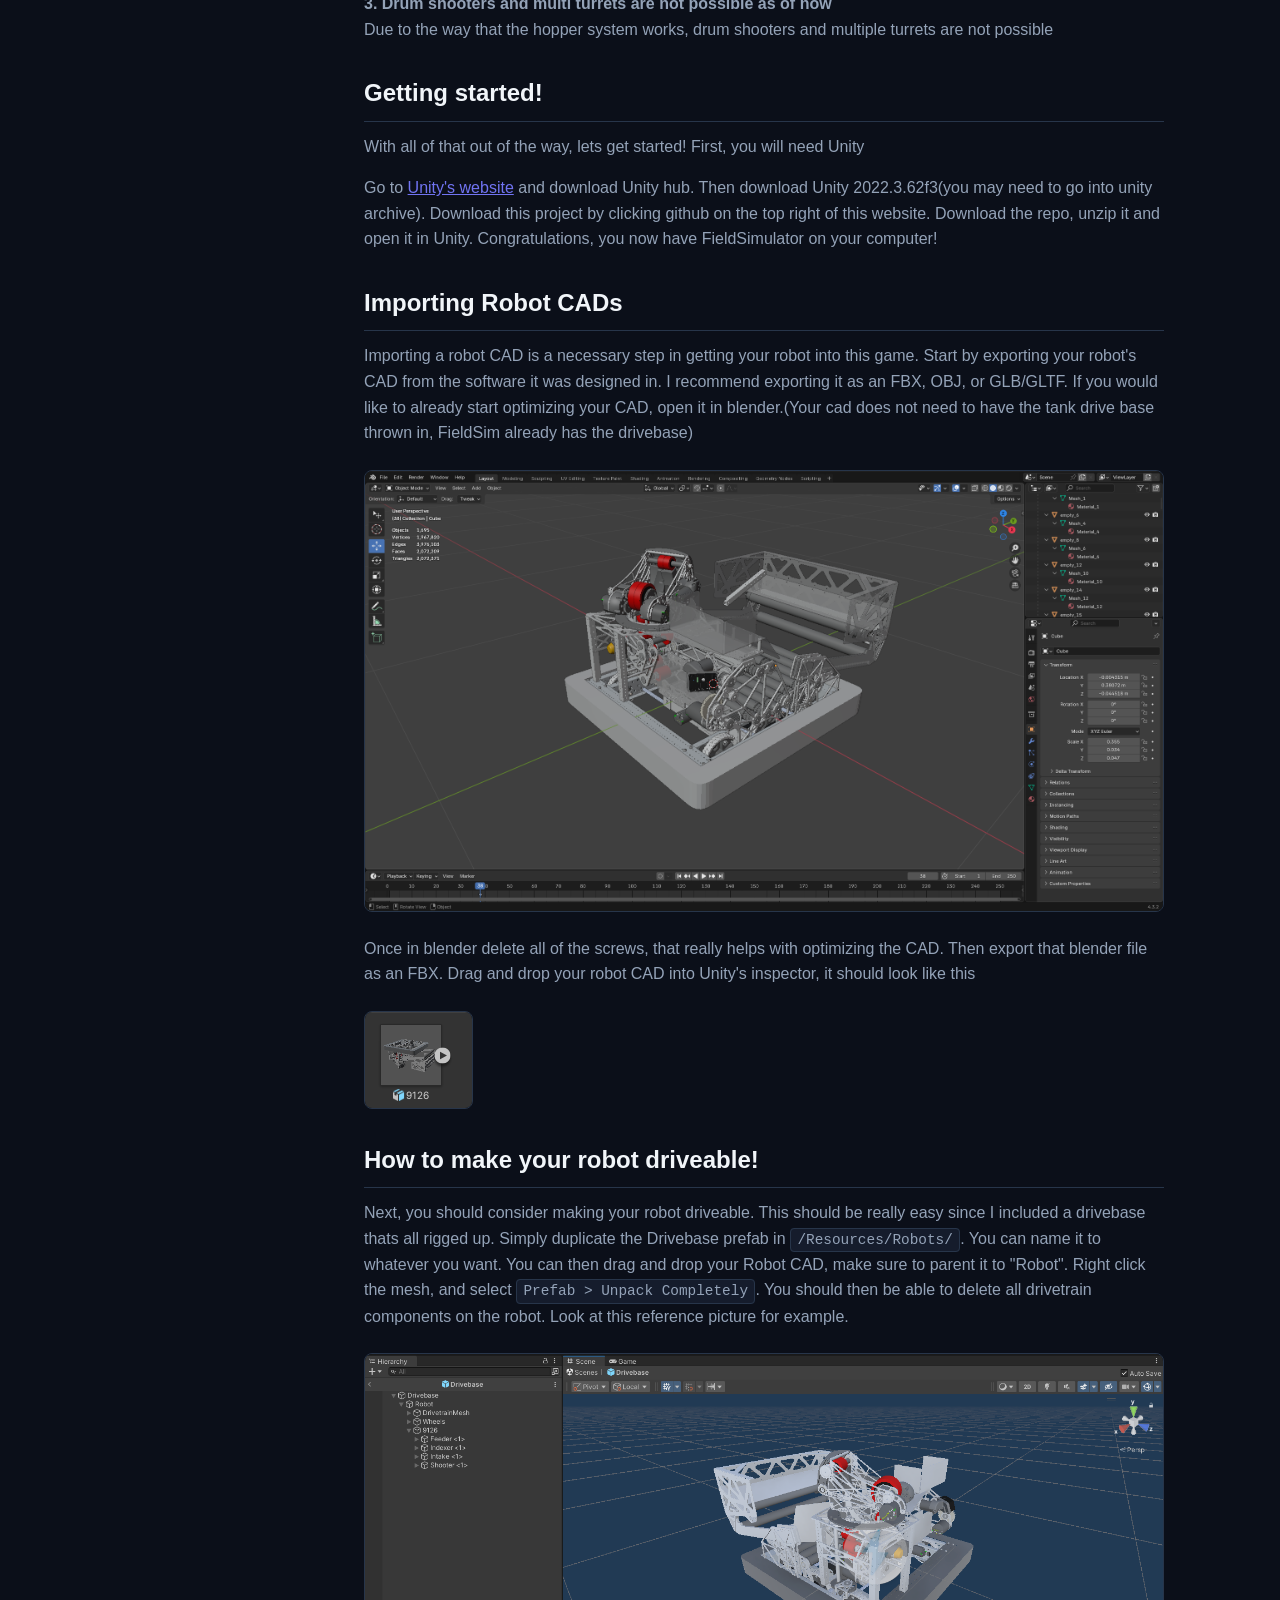
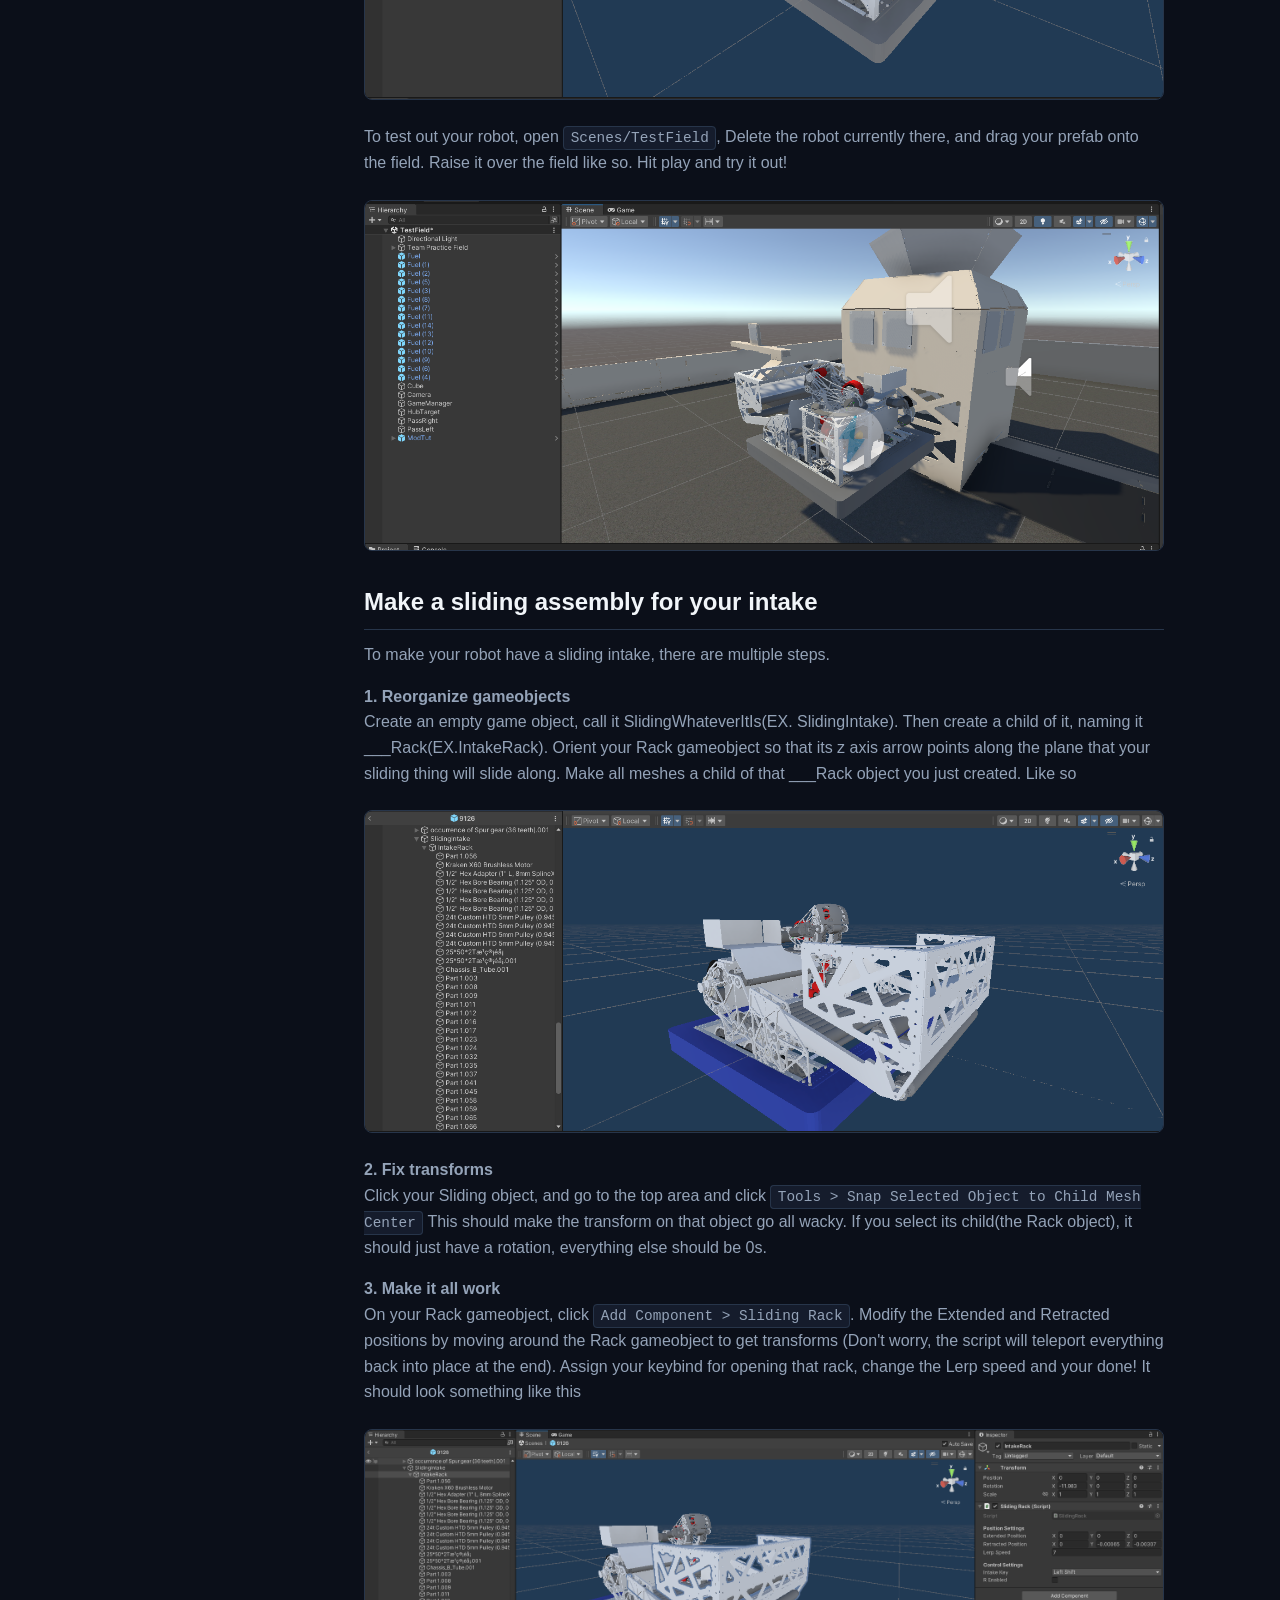
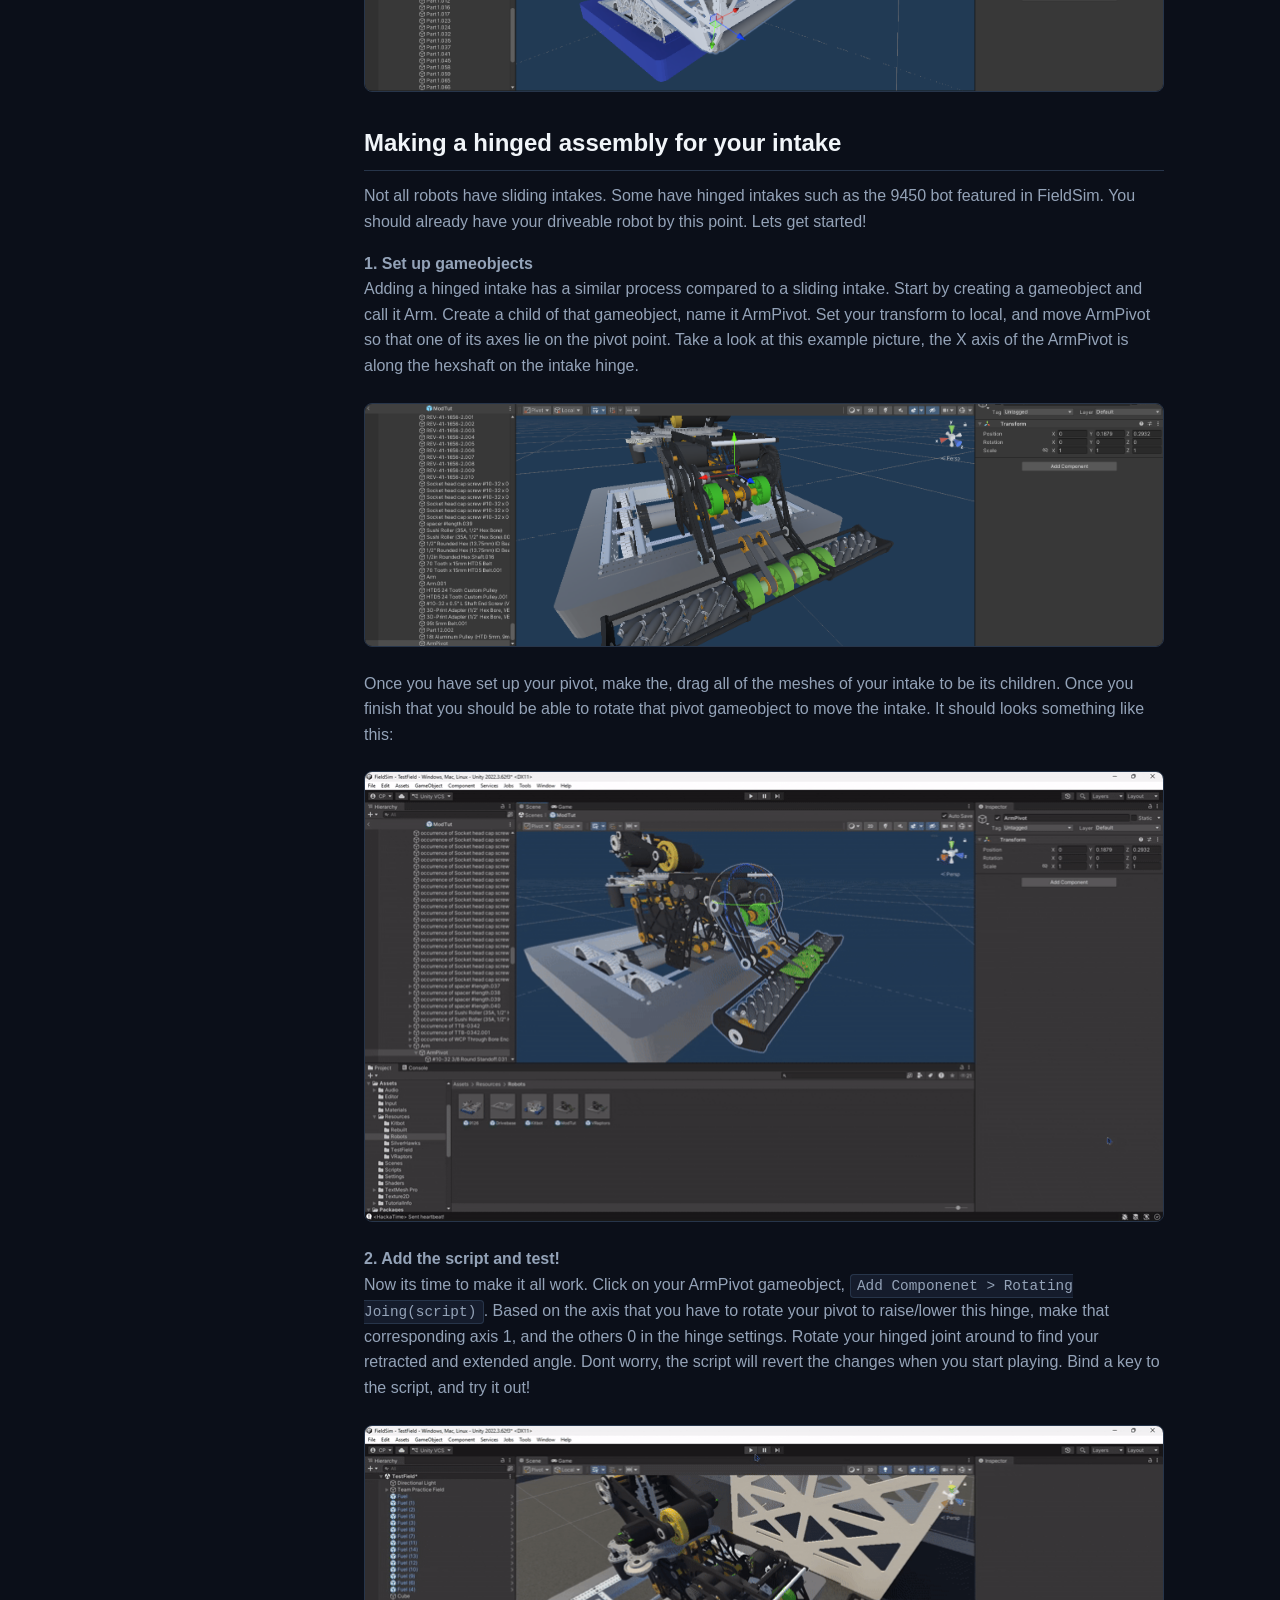
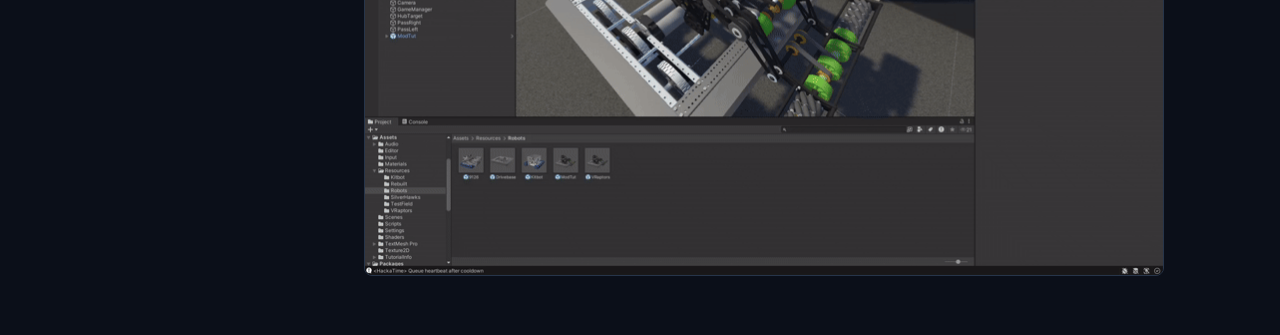
==== commit c12fefe2: "added hinged intake tutorial" ====
--- a/website/docs.html
+++ b/website/docs.html
@@ -48,6 +48,7 @@
             <li><a href="#modGettingstarted">Getting Started</a></li>
             <li><a href="#importingModels">Importing a CAD</a></li>
             <li><a href="#makingDrivable">Making your robot driveable!</a></li>
+            <li><a href="#sliding">Making a sliding assembly(intake)</a></li>
           </ul>
         </div>
       </aside>
@@ -127,6 +128,15 @@
         <p><strong>2. Fix transforms</strong><br>Click your Sliding object, and go to the top area and click <code>Tools > Snap Selected Object to Child Mesh Center</code> This should make the transform on that object go all wacky. If you select its child(the Rack object), it should just have a rotation, everything else should be 0s.</p>
         <p><strong>3. Make it all work</strong><br>On your Rack gameobject, click <code>Add Component > Sliding Rack</code>. Modify the Extended and Retracted positions by moving around the Rack gameobject to get transforms (Don't worry, the script will teleport everything back into place at the end). Assign your keybind for opening that rack, change the Lerp speed and your done! It should look something like this</p>
         <img src="./documentationAssets/slidingFinished.png">
+
+        <h2 id="hinged">Making a hinged assembly for your intake</h2>
+        <p>Not all robots have sliding intakes. Some have hinged intakes such as the 9450 bot featured in FieldSim. You should already have your driveable robot by this point. Lets get started!</p>
+        <p><strong>1. Set up gameobjects</strong><br>Adding a hinged intake has a similar process compared to a sliding intake. Start by creating a gameobject and call it Arm. Create a child of that gameobject, name it ArmPivot. Set your transform to local, and move ArmPivot so that one of its axes lie on the pivot point. Take a look at this example picture, the X axis of the ArmPivot is along the hexshaft on the intake hinge.</p>
+        <img src="./documentationAssets/hingedAlignment.png">
+        <p>Once you have set up your pivot, make the, drag all of the meshes of your intake to be its children. Once you finish that you should be able to rotate that pivot gameobject to move the intake. It should looks something like this:</p>
+        <img src="./documentationAssets/flopyintak.gif">
+        <p><strong>2. Add the script and test!</strong><br>Now its time to make it all work. Click on your ArmPivot gameobject, <code>Add Componenet > Rotating Joing(script)</code>. Based on the axis that you have to rotate your pivot to raise/lower this hinge, make that corresponding axis 1, and the others 0 in the hinge settings. Rotate your hinged joint around to find your retracted and extended angle. Dont worry, the script will revert the changes when you start playing. Bind a key to the script, and try it out!</p>
+        <img src="./documentationAssets/hingeIntakeDemo.gif">
       </article>
     </div>
   </main>
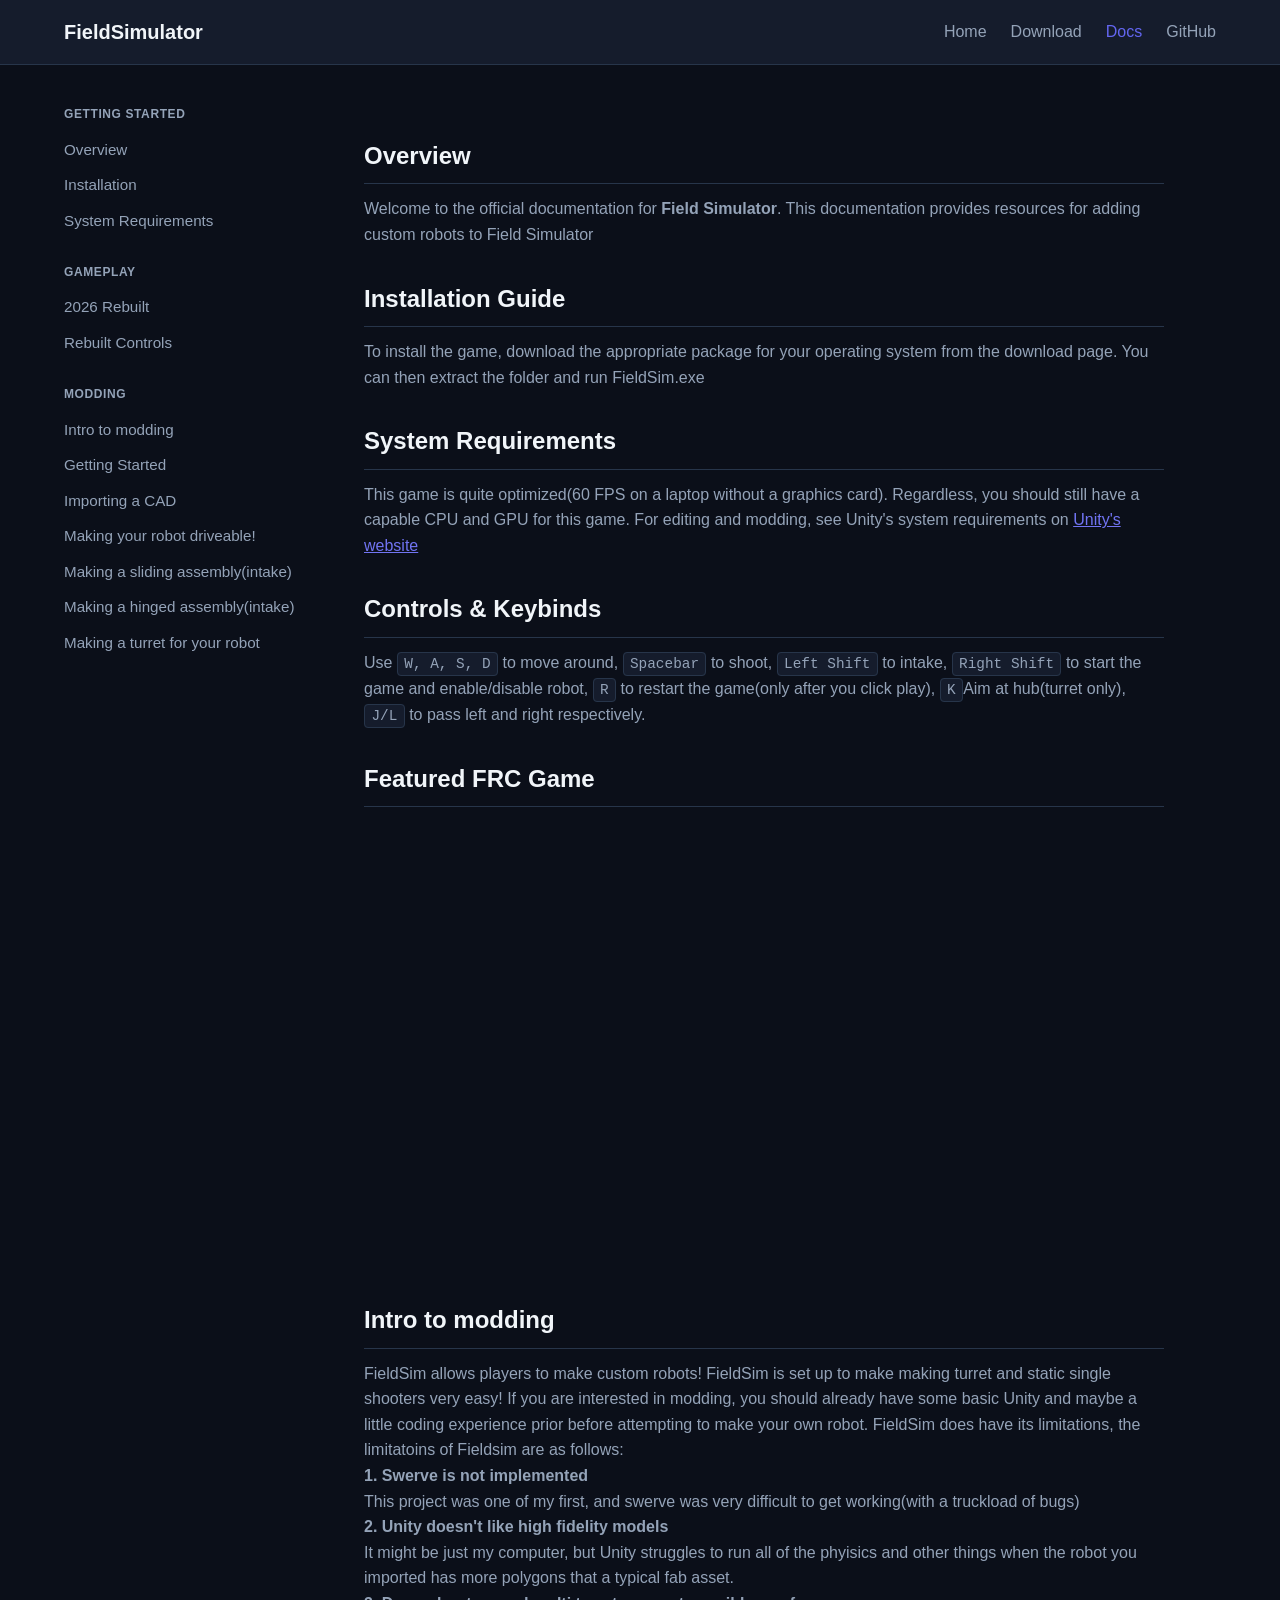
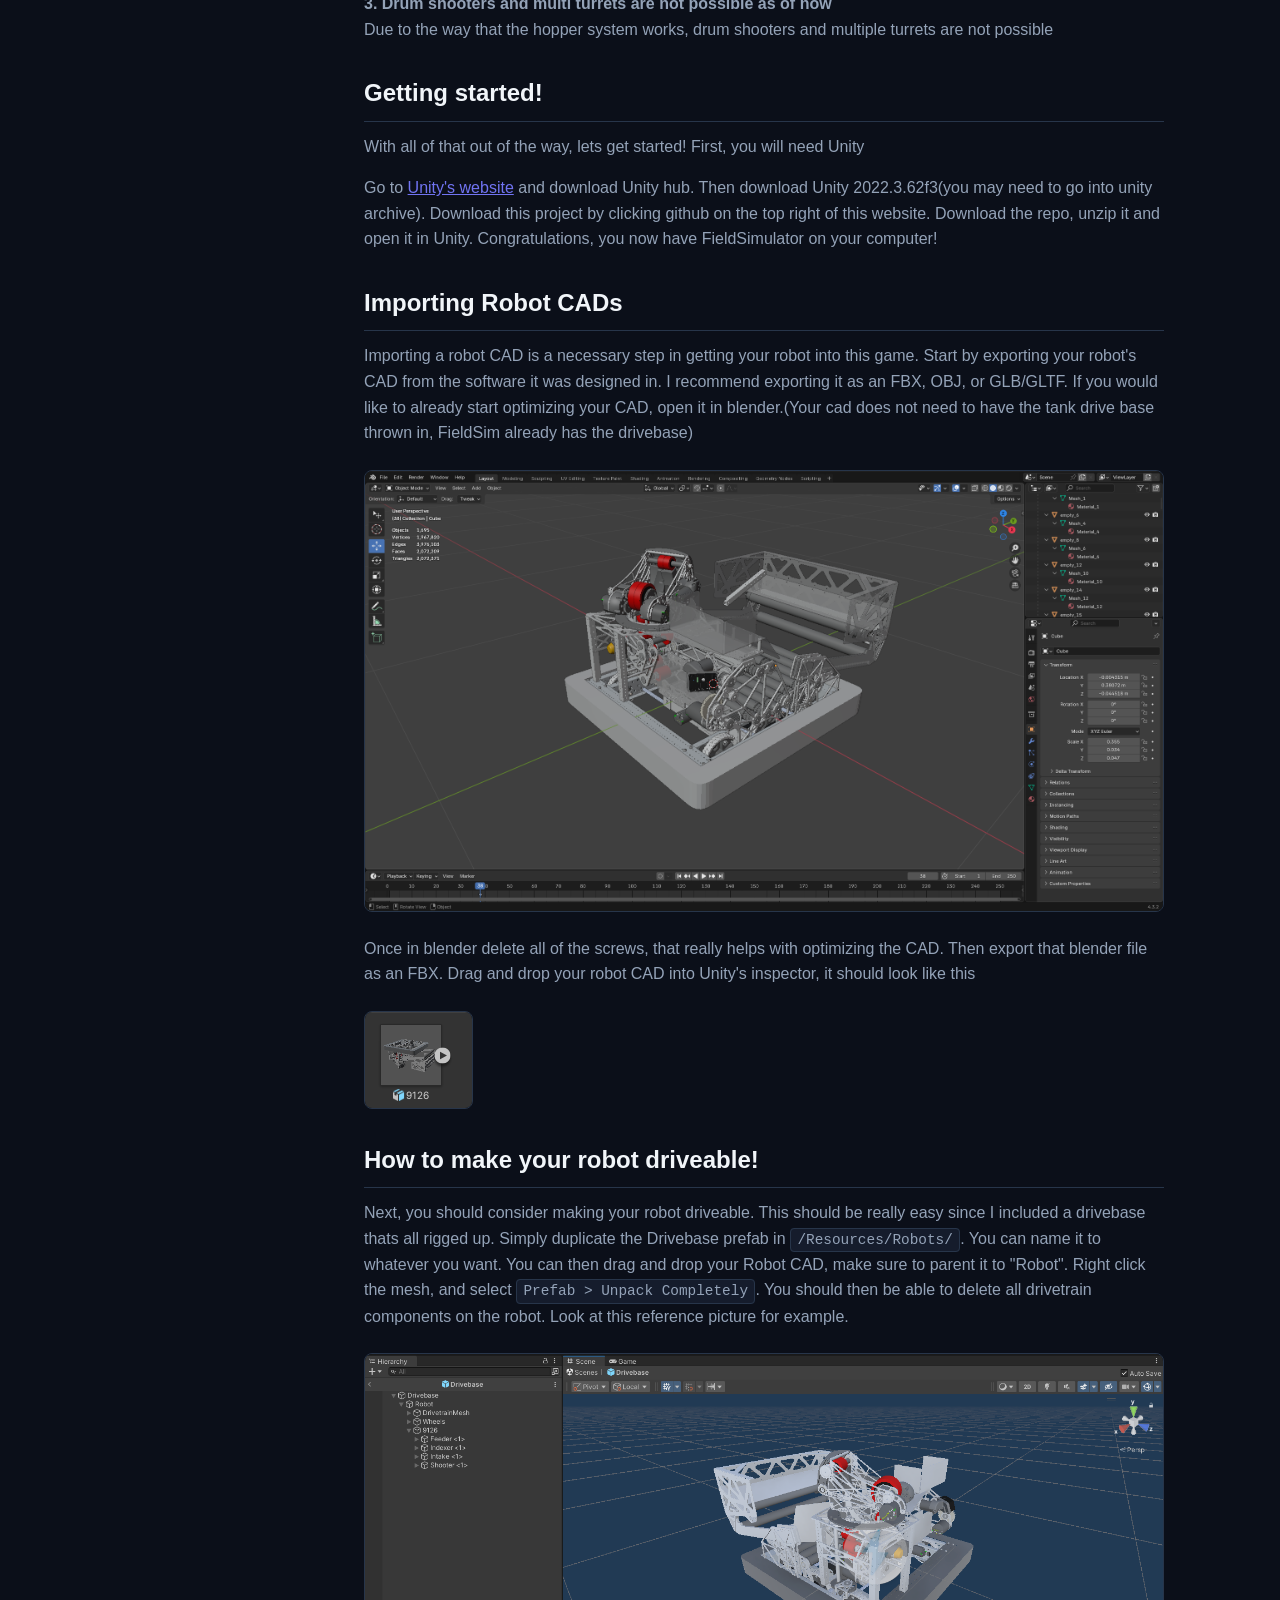
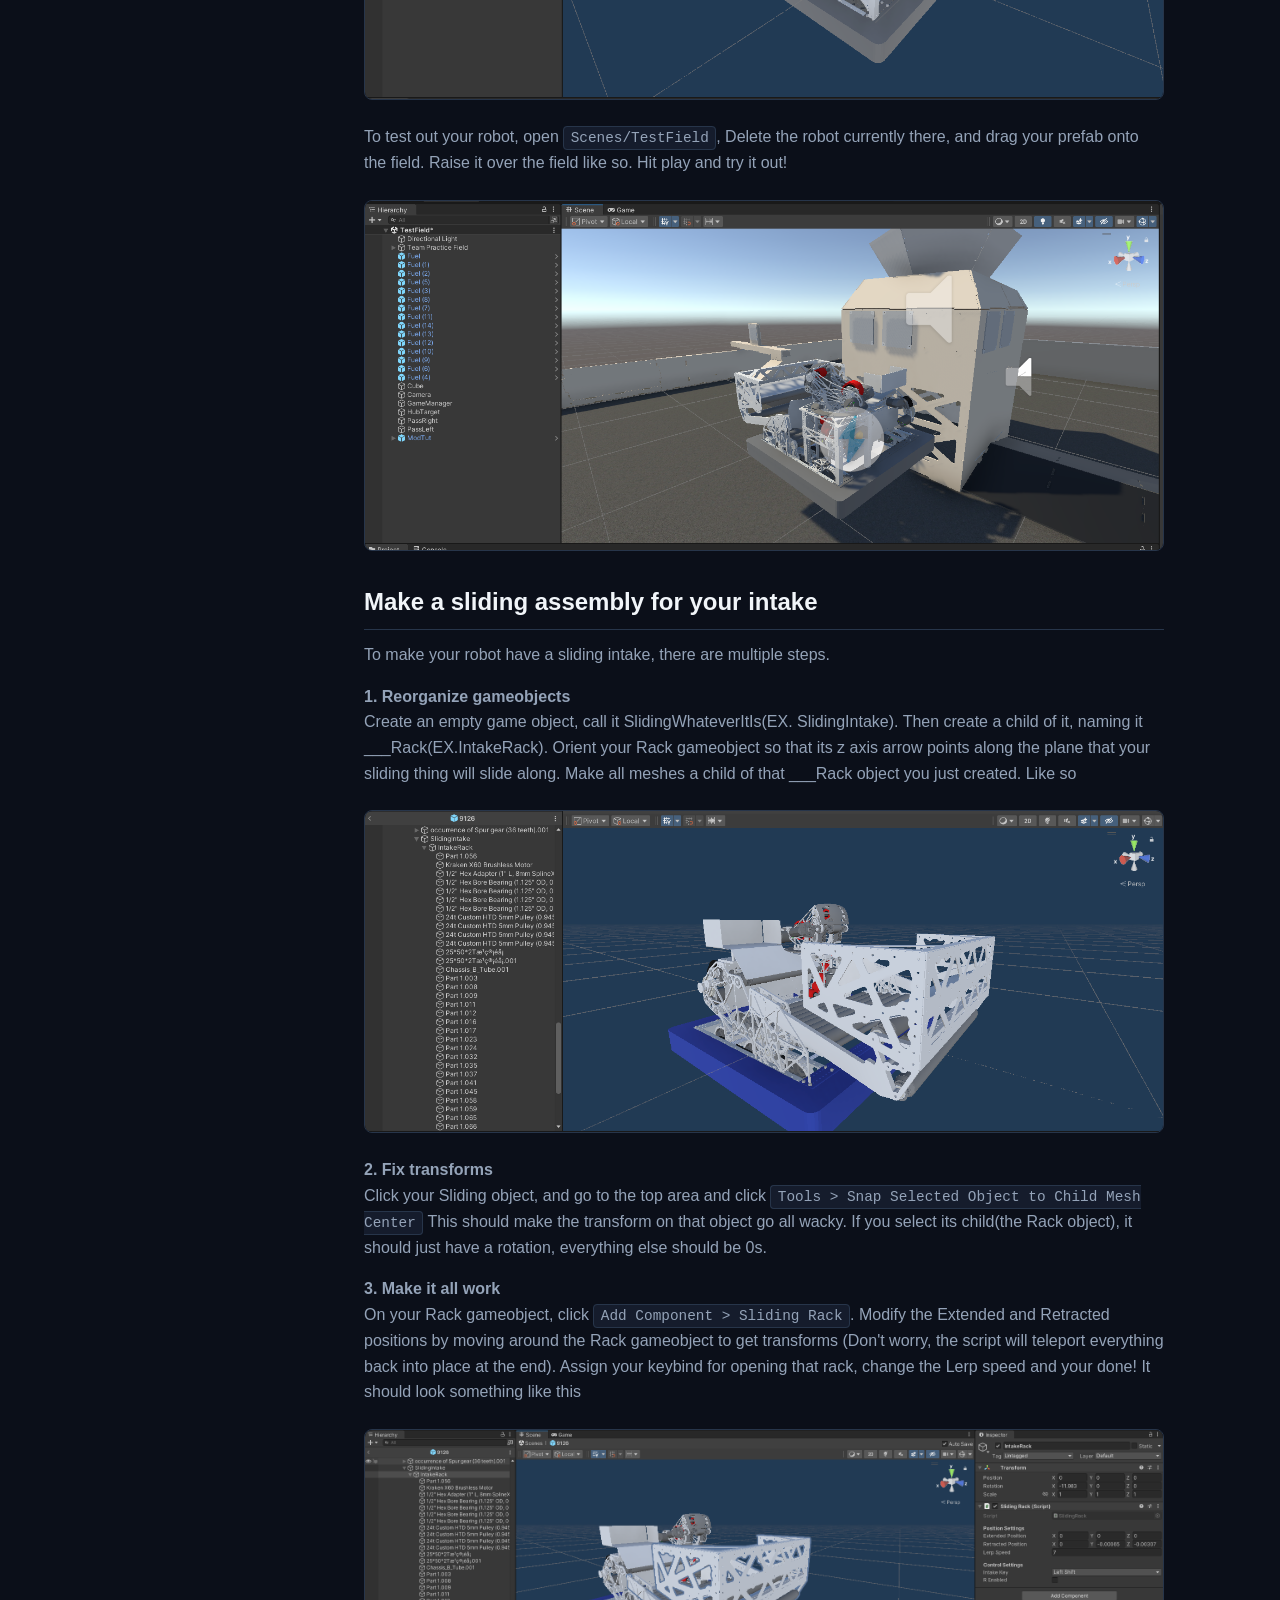
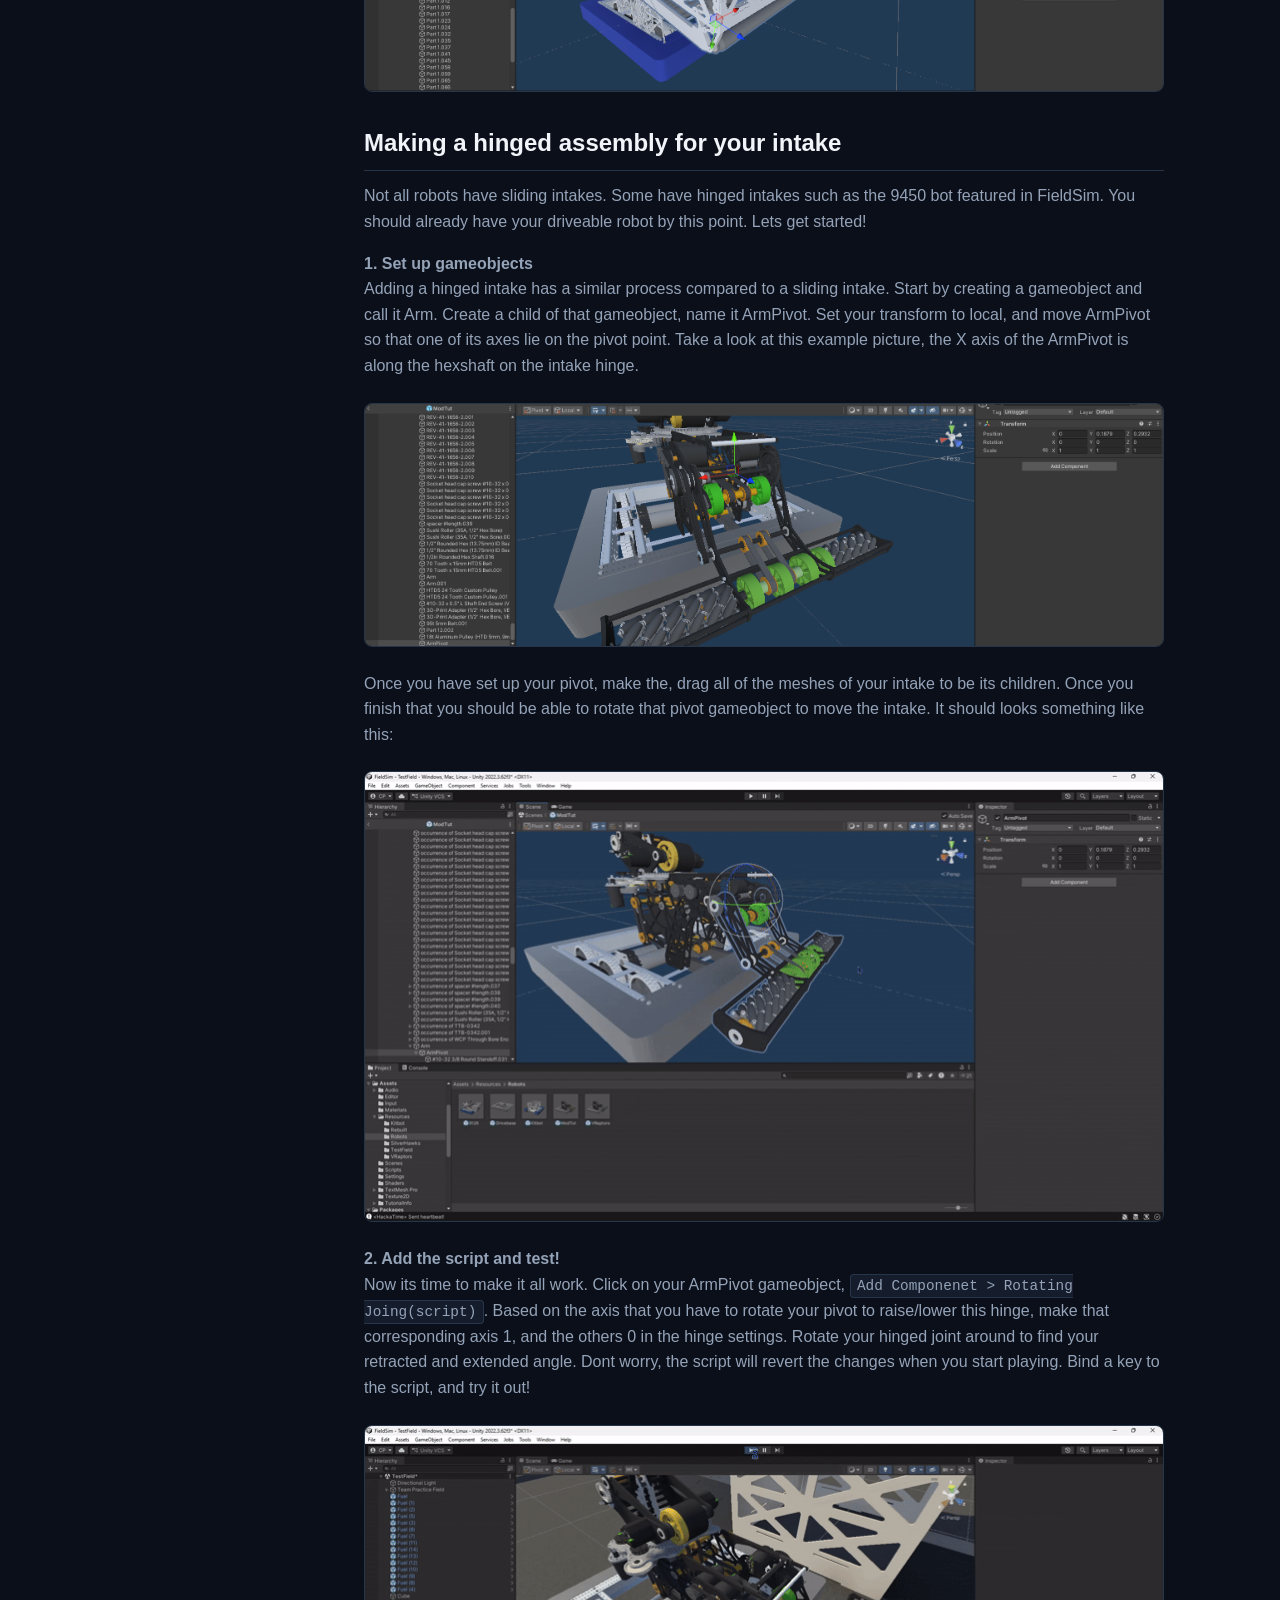
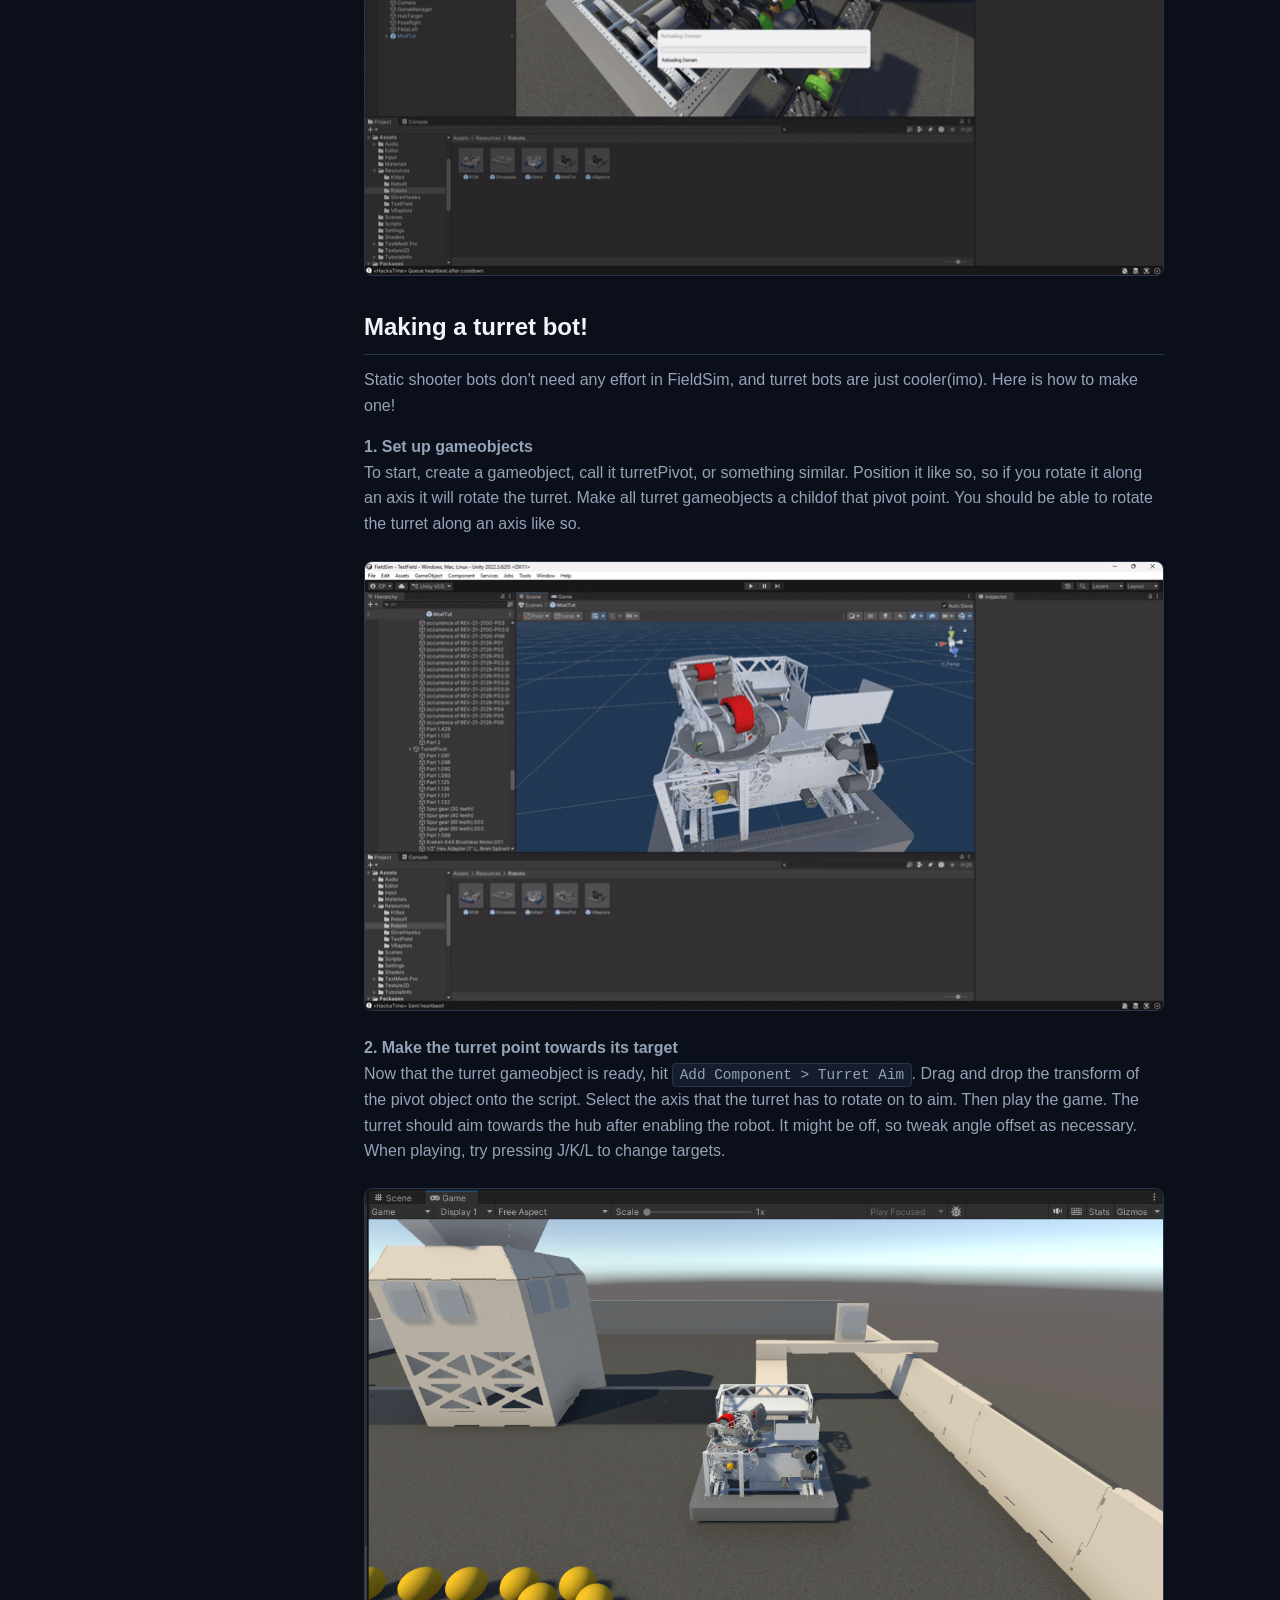
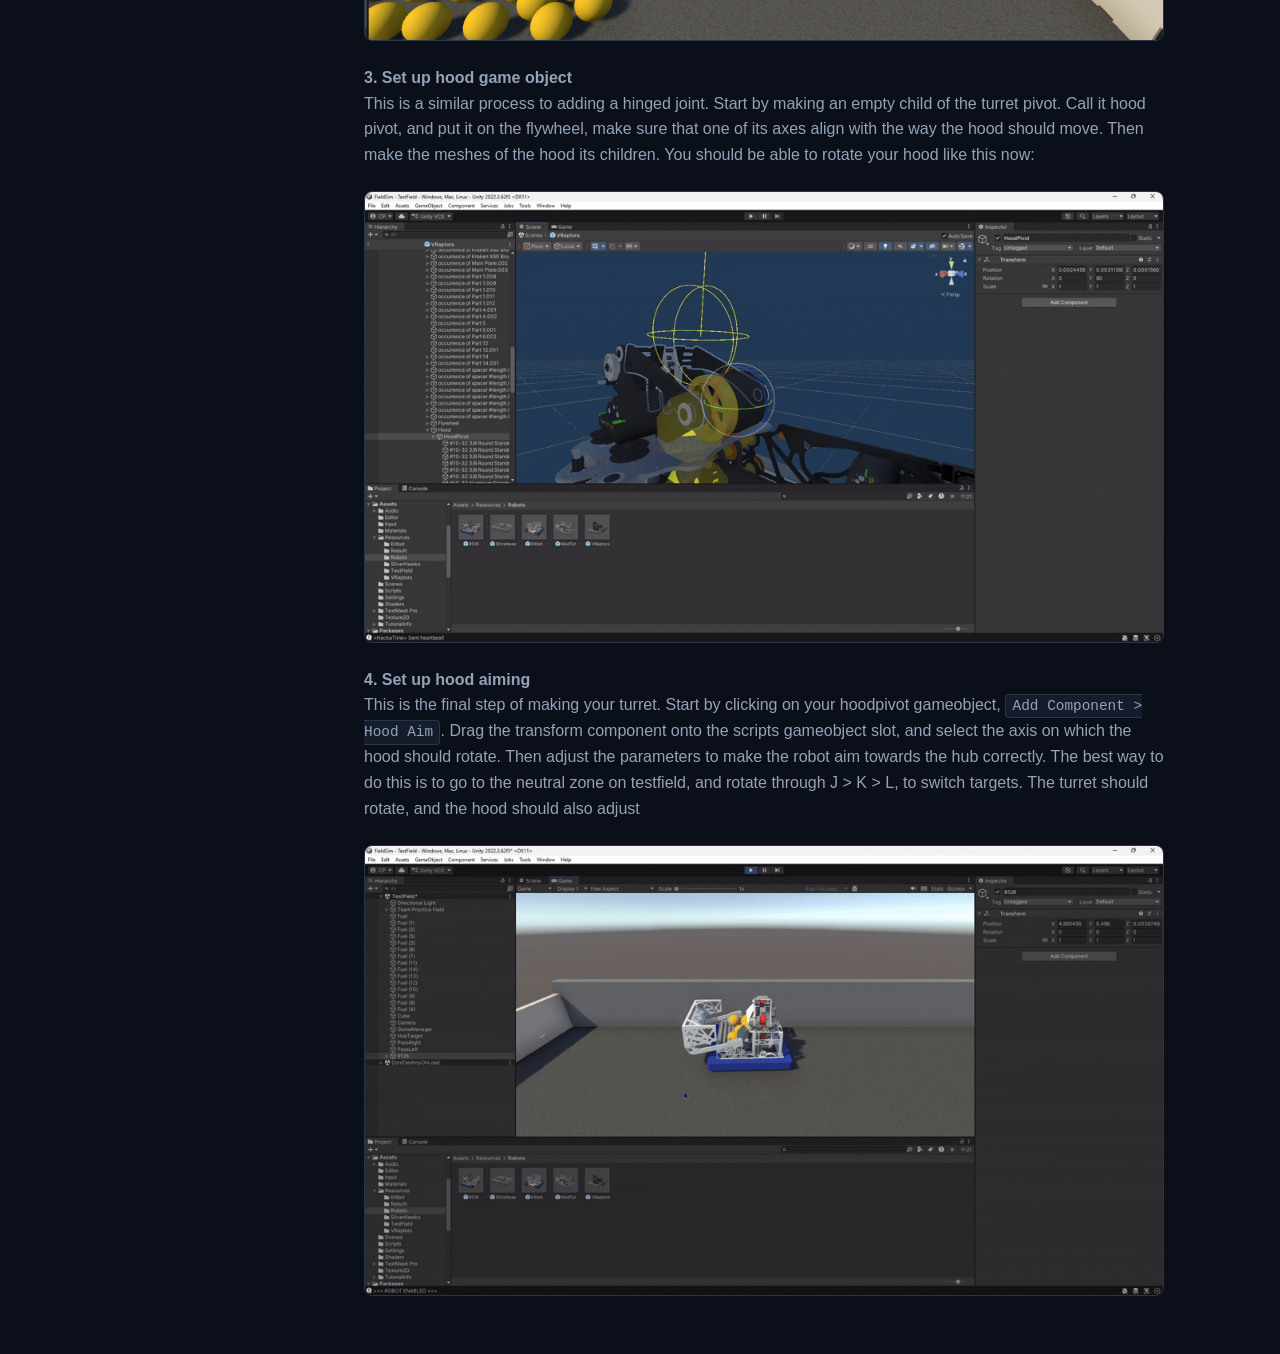
==== commit 63e481ed: "Added a turret tutorial to the website" ====
--- a/website/docs.html
+++ b/website/docs.html
@@ -49,6 +49,8 @@
             <li><a href="#importingModels">Importing a CAD</a></li>
             <li><a href="#makingDrivable">Making your robot driveable!</a></li>
             <li><a href="#sliding">Making a sliding assembly(intake)</a></li>
+            <li><a href="#hinged">Making a hinged assembly(intake)</a></li>
+            <li><a href="#turret">Making a turret for your robot</a></li>
           </ul>
         </div>
       </aside>
@@ -123,20 +125,68 @@
 
         <h2 id="sliding">Make a sliding assembly for your intake</h2>
         <p>To make your robot have a sliding intake, there are multiple steps.</p>
-        <p><strong>1. Reorganize gameobjects</strong><br>Create an empty game object, call it SlidingWhateverItIs(EX. SlidingIntake). Then create a child of it, naming it ___Rack(EX.IntakeRack). Orient your Rack gameobject so that its z axis arrow points along the plane that your sliding thing will slide along. Make all meshes a child of that ___Rack object you just created. Like so</p>
+        <p><strong>1. Reorganize gameobjects</strong><br>Create an empty game object, call it SlidingWhateverItIs(EX.
+          SlidingIntake). Then create a child of it, naming it ___Rack(EX.IntakeRack). Orient your Rack gameobject so
+          that its z axis arrow points along the plane that your sliding thing will slide along. Make all meshes a child
+          of that ___Rack object you just created. Like so</p>
         <img src="./documentationAssets/slidingParenting.png">
-        <p><strong>2. Fix transforms</strong><br>Click your Sliding object, and go to the top area and click <code>Tools > Snap Selected Object to Child Mesh Center</code> This should make the transform on that object go all wacky. If you select its child(the Rack object), it should just have a rotation, everything else should be 0s.</p>
-        <p><strong>3. Make it all work</strong><br>On your Rack gameobject, click <code>Add Component > Sliding Rack</code>. Modify the Extended and Retracted positions by moving around the Rack gameobject to get transforms (Don't worry, the script will teleport everything back into place at the end). Assign your keybind for opening that rack, change the Lerp speed and your done! It should look something like this</p>
+        <p><strong>2. Fix transforms</strong><br>Click your Sliding object, and go to the top area and click
+          <code>Tools > Snap Selected Object to Child Mesh Center</code> This should make the transform on that object
+          go all wacky. If you select its child(the Rack object), it should just have a rotation, everything else should
+          be 0s.
+        </p>
+        <p><strong>3. Make it all work</strong><br>On your Rack gameobject, click
+          <code>Add Component > Sliding Rack</code>. Modify the Extended and Retracted positions by moving around the
+          Rack gameobject to get transforms (Don't worry, the script will teleport everything back into place at the
+          end). Assign your keybind for opening that rack, change the Lerp speed and your done! It should look something
+          like this
+        </p>
         <img src="./documentationAssets/slidingFinished.png">
 
         <h2 id="hinged">Making a hinged assembly for your intake</h2>
-        <p>Not all robots have sliding intakes. Some have hinged intakes such as the 9450 bot featured in FieldSim. You should already have your driveable robot by this point. Lets get started!</p>
-        <p><strong>1. Set up gameobjects</strong><br>Adding a hinged intake has a similar process compared to a sliding intake. Start by creating a gameobject and call it Arm. Create a child of that gameobject, name it ArmPivot. Set your transform to local, and move ArmPivot so that one of its axes lie on the pivot point. Take a look at this example picture, the X axis of the ArmPivot is along the hexshaft on the intake hinge.</p>
+        <p>Not all robots have sliding intakes. Some have hinged intakes such as the 9450 bot featured in FieldSim. You
+          should already have your driveable robot by this point. Lets get started!</p>
+        <p><strong>1. Set up gameobjects</strong><br>Adding a hinged intake has a similar process compared to a sliding
+          intake. Start by creating a gameobject and call it Arm. Create a child of that gameobject, name it ArmPivot.
+          Set your transform to local, and move ArmPivot so that one of its axes lie on the pivot point. Take a look at
+          this example picture, the X axis of the ArmPivot is along the hexshaft on the intake hinge.</p>
         <img src="./documentationAssets/hingedAlignment.png">
-        <p>Once you have set up your pivot, make the, drag all of the meshes of your intake to be its children. Once you finish that you should be able to rotate that pivot gameobject to move the intake. It should looks something like this:</p>
+        <p>Once you have set up your pivot, make the, drag all of the meshes of your intake to be its children. Once you
+          finish that you should be able to rotate that pivot gameobject to move the intake. It should looks something
+          like this:</p>
         <img src="./documentationAssets/flopyintak.gif">
-        <p><strong>2. Add the script and test!</strong><br>Now its time to make it all work. Click on your ArmPivot gameobject, <code>Add Componenet > Rotating Joing(script)</code>. Based on the axis that you have to rotate your pivot to raise/lower this hinge, make that corresponding axis 1, and the others 0 in the hinge settings. Rotate your hinged joint around to find your retracted and extended angle. Dont worry, the script will revert the changes when you start playing. Bind a key to the script, and try it out!</p>
+        <p><strong>2. Add the script and test!</strong><br>Now its time to make it all work. Click on your ArmPivot
+          gameobject, <code>Add Componenet > Rotating Joing(script)</code>. Based on the axis that you have to rotate
+          your pivot to raise/lower this hinge, make that corresponding axis 1, and the others 0 in the hinge settings.
+          Rotate your hinged joint around to find your retracted and extended angle. Dont worry, the script will revert
+          the changes when you start playing. Bind a key to the script, and try it out!</p>
         <img src="./documentationAssets/hingeIntakeDemo.gif">
+
+        <h2 id="turret">Making a turret bot!</h2>
+        <p>Static shooter bots don't need any effort in FieldSim, and turret bots are just cooler(imo). Here is how to
+          make one!</p>
+        <p><strong>1. Set up gameobjects</strong><br>To start, create a gameobject, call it turretPivot, or something
+          similar. Position it like so, so if you rotate it along an axis it will rotate the turret. Make all turret
+          gameobjects a childof that pivot point. You should be able to rotate the turret along an axis like so.</p>
+        <img src="./documentationAssets/turretPivot.gif">
+        <p><strong>2. Make the turret point towards its target</strong><br>Now that the turret gameobject is ready, hit
+          <code>Add Component > Turret Aim</code>. Drag and drop the transform of the pivot object onto the script.
+          Select the axis that the turret has to rotate on to aim. Then play the game. The turret should aim towards the
+          hub after enabling the robot. It might be off, so tweak angle offset as necessary. When playing, try pressing
+          J/K/L to change targets.</p>
+        <img src="./documentationAssets/turretAim.png">
+        <p><strong>3. Set up hood game object</strong><br>This is a similar process to adding a hinged joint. Start by
+          making an empty child of the turret pivot. Call it hood pivot, and put it on the flywheel, make sure that one
+          of its axes align with the way the hood should move. Then make the meshes of the hood its children. You should
+          be able to rotate your hood like this now:</p>
+        <img src="./documentationAssets/hoodpivot.gif">
+        <p><strong>4. Set up hood aiming</strong><br>This is the final step of making your turret. Start by clicking on
+          your hoodpivot gameobject, <code>Add Component > Hood Aim</code>. Drag the transform component onto the
+          scripts gameobject slot, and select the axis on which the hood should rotate. Then adjust the parameters to
+          make the robot aim towards the hub correctly. The best way to do this is to go to the neutral zone on
+          testfield, and rotate through J > K > L, to switch targets. The turret should rotate, and the hood should also
+          adjust</p>
+          <img src="./documentationAssets/turretComplete.gif">
       </article>
     </div>
   </main>
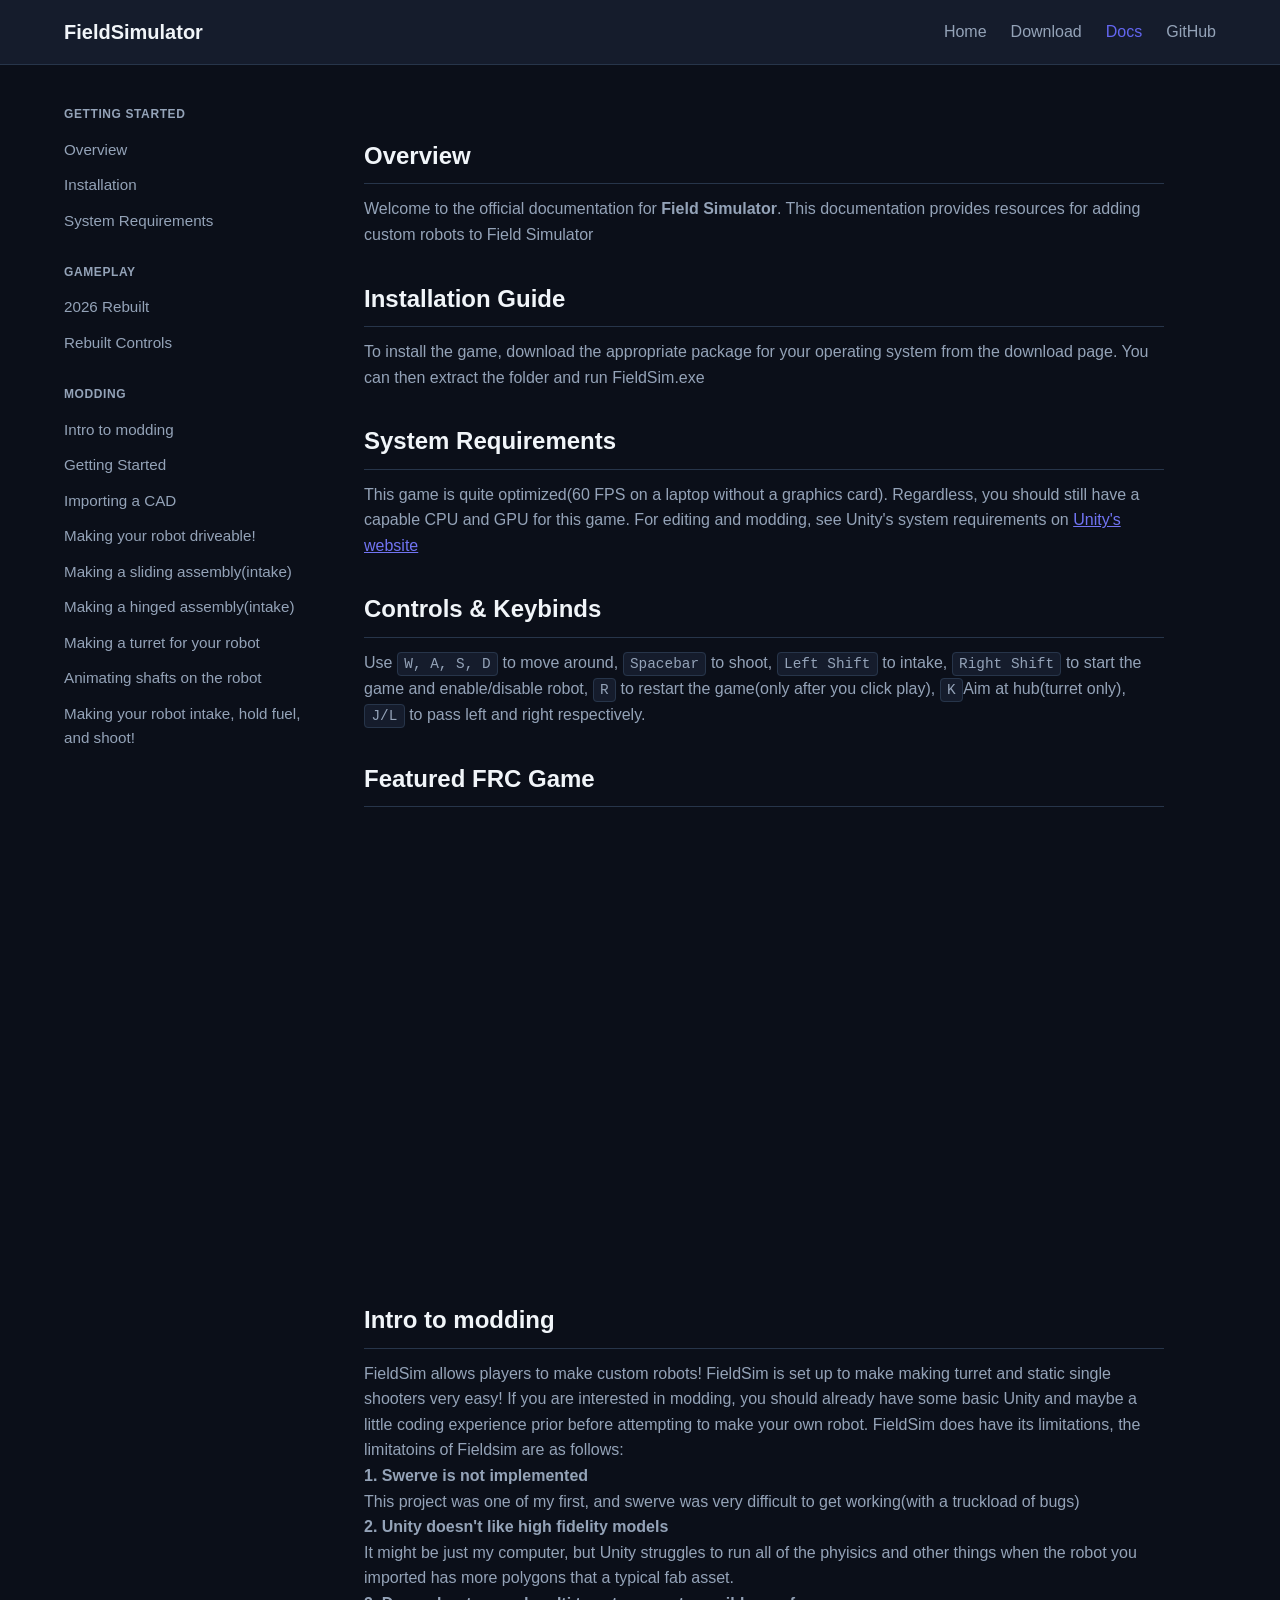
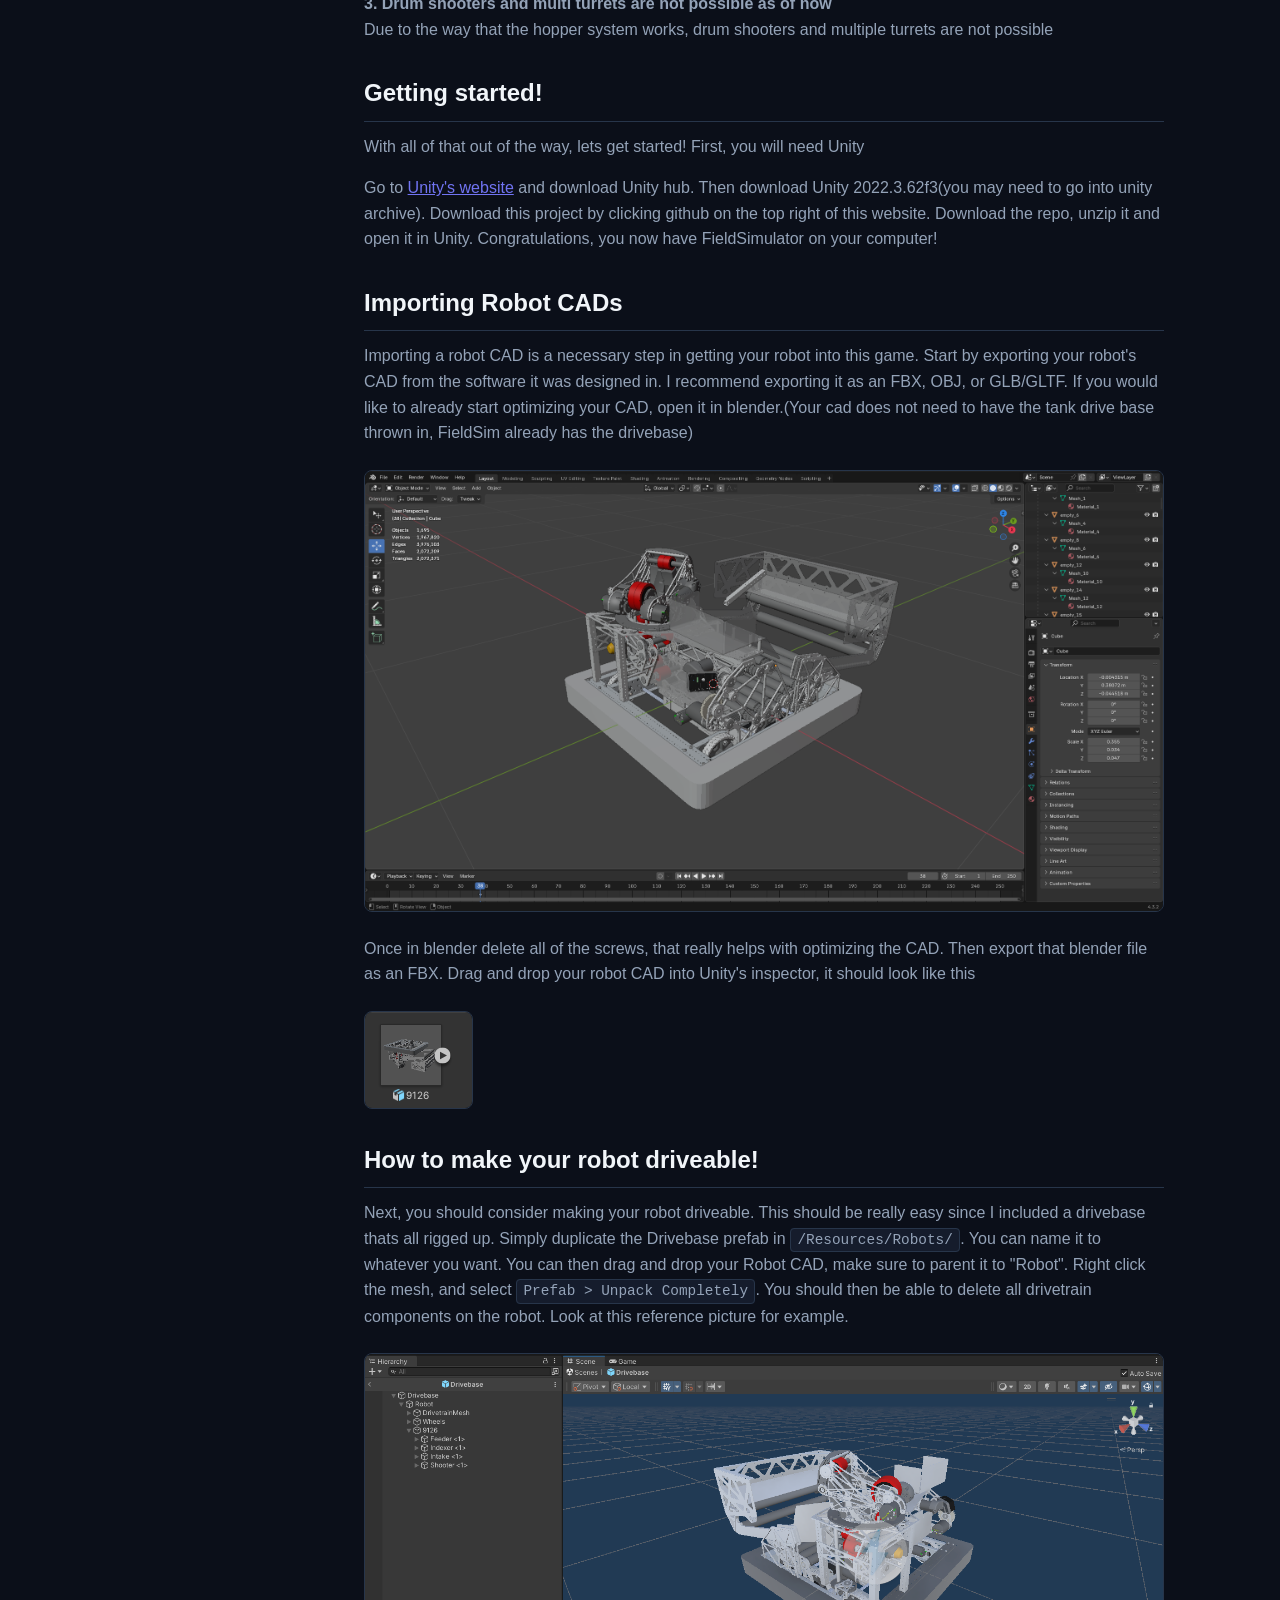
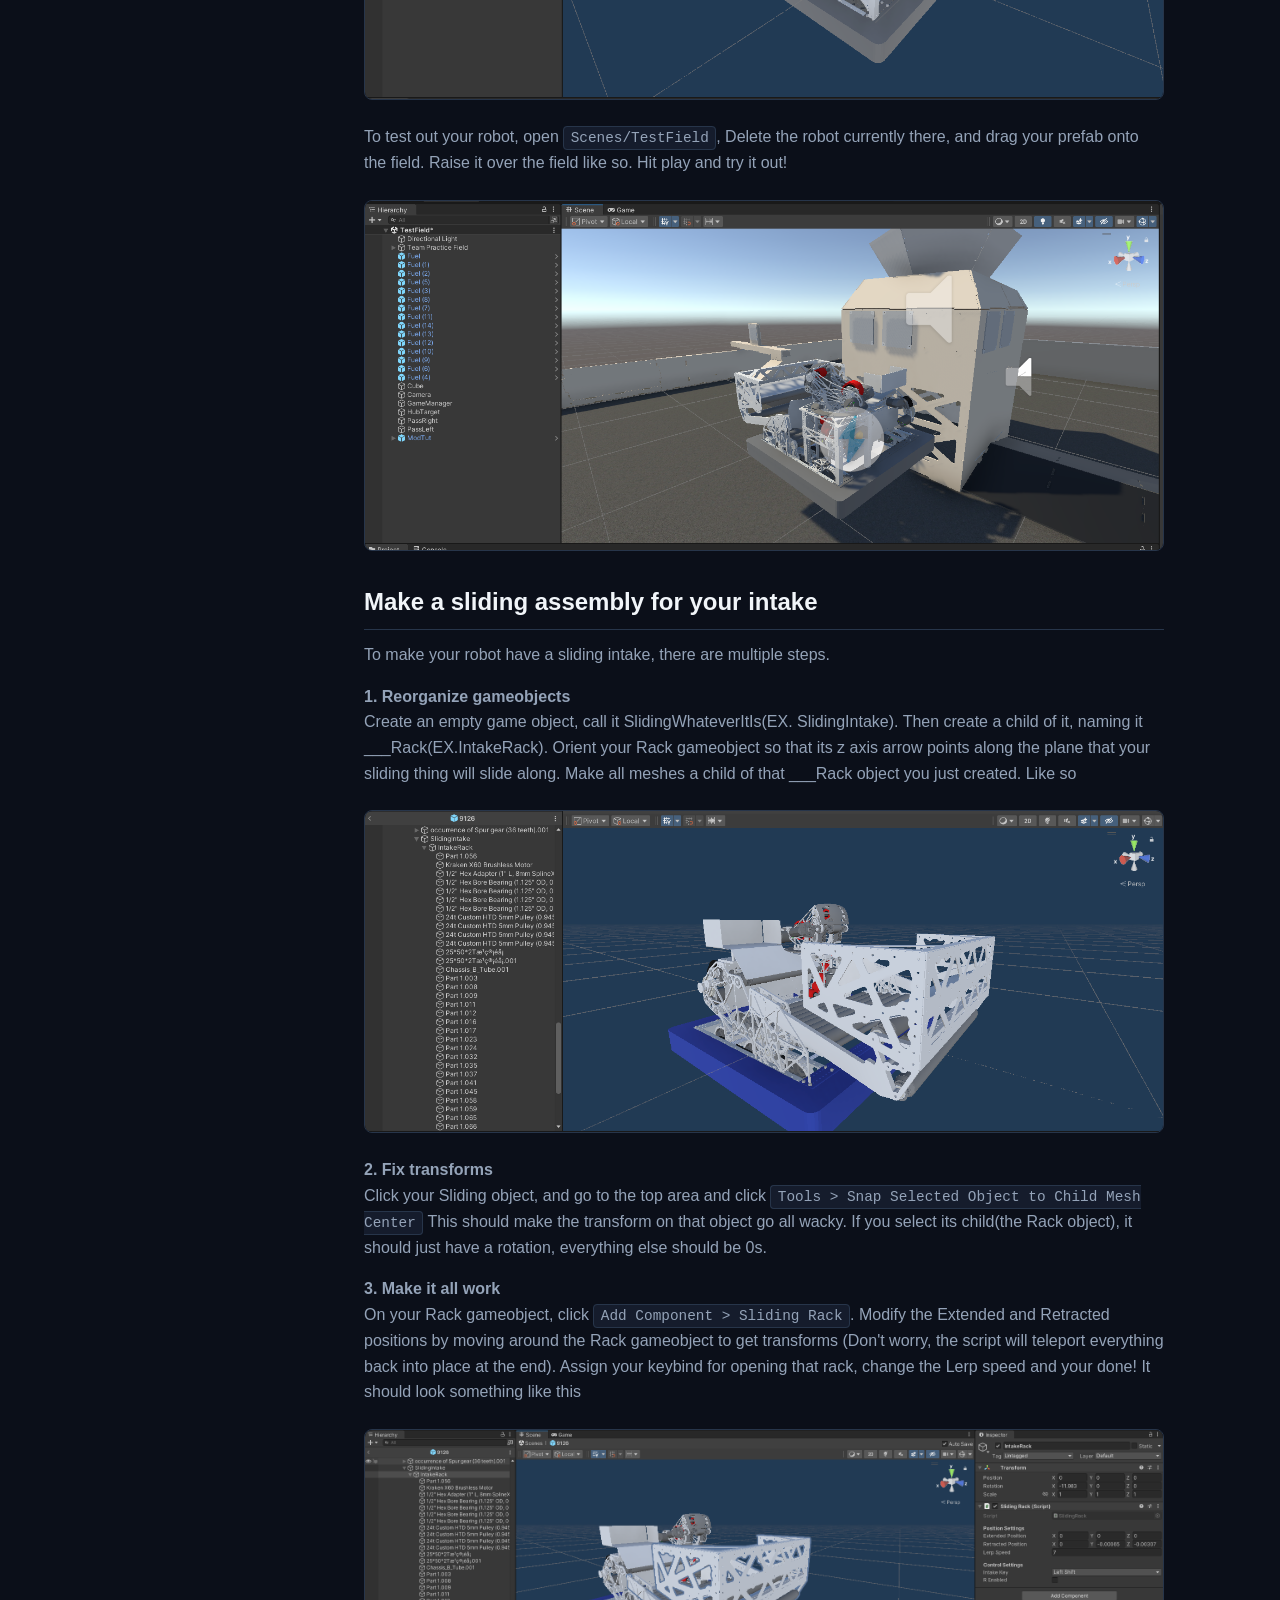
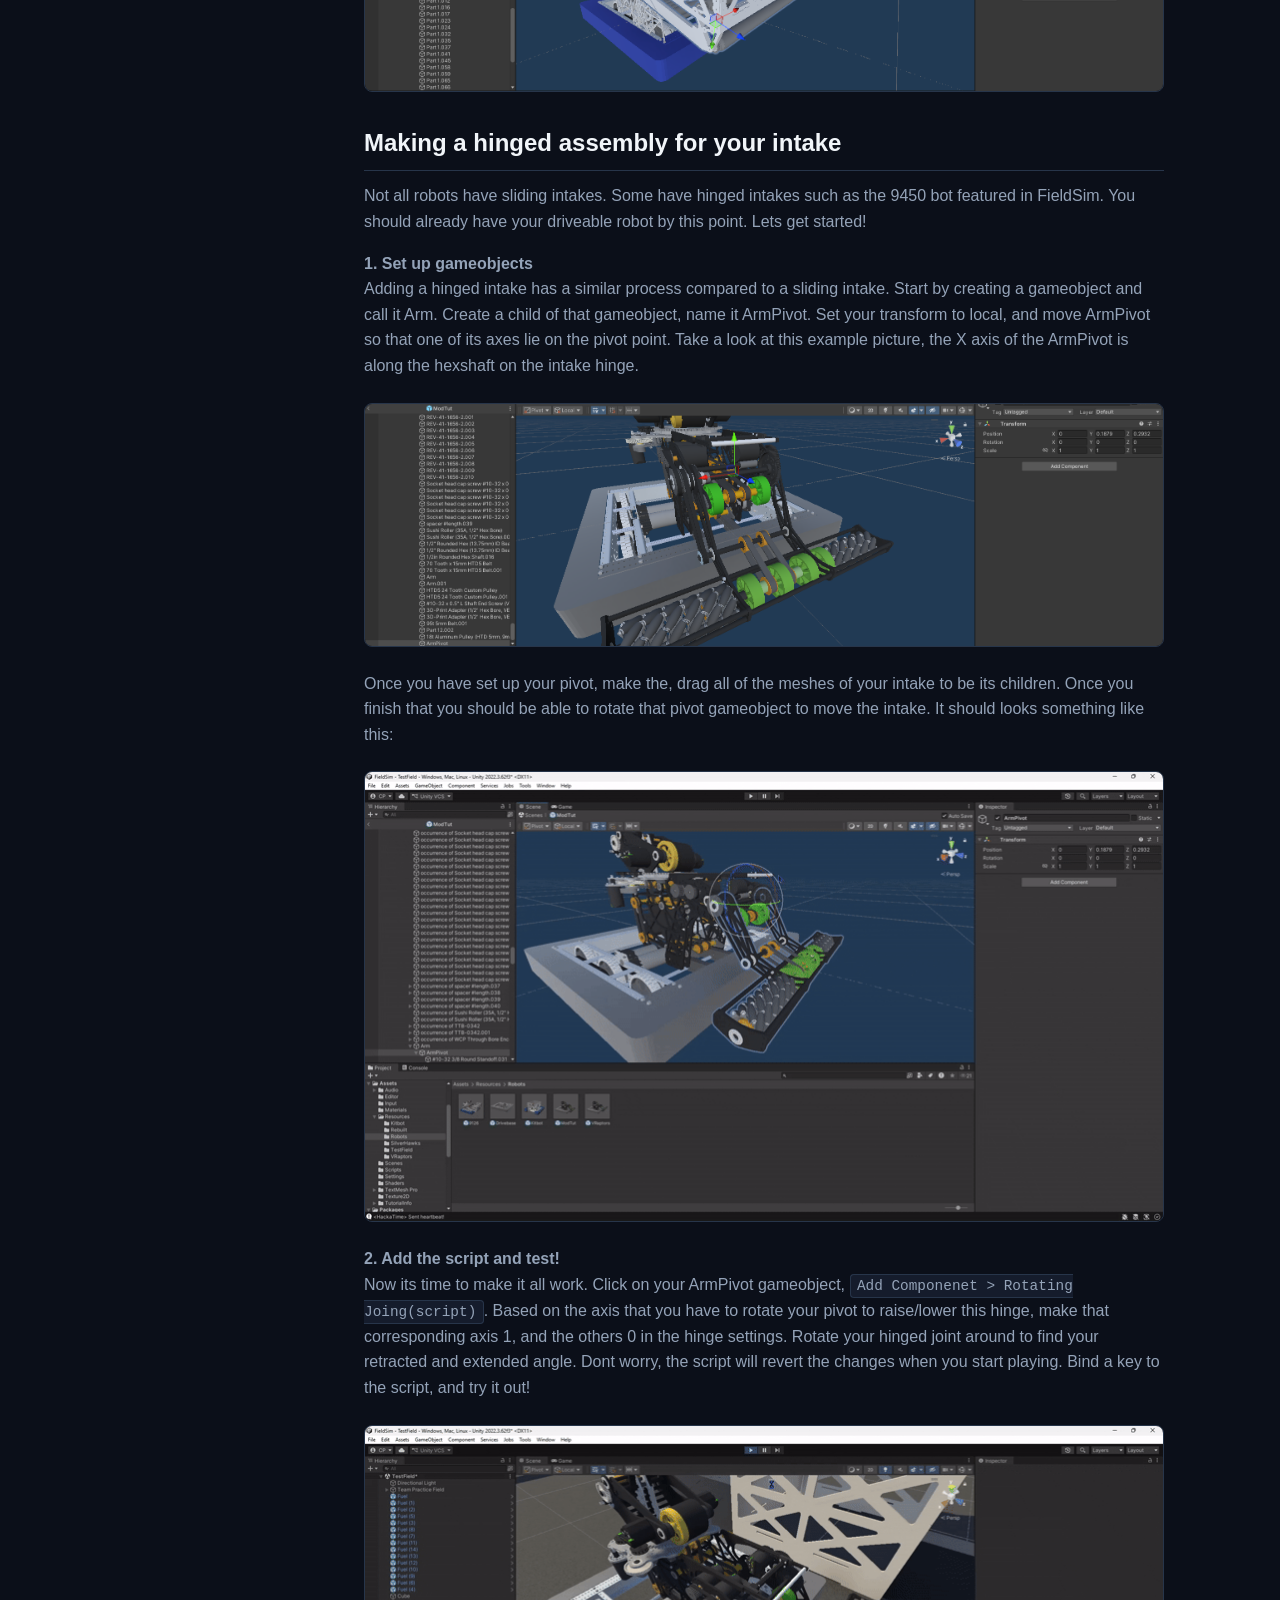
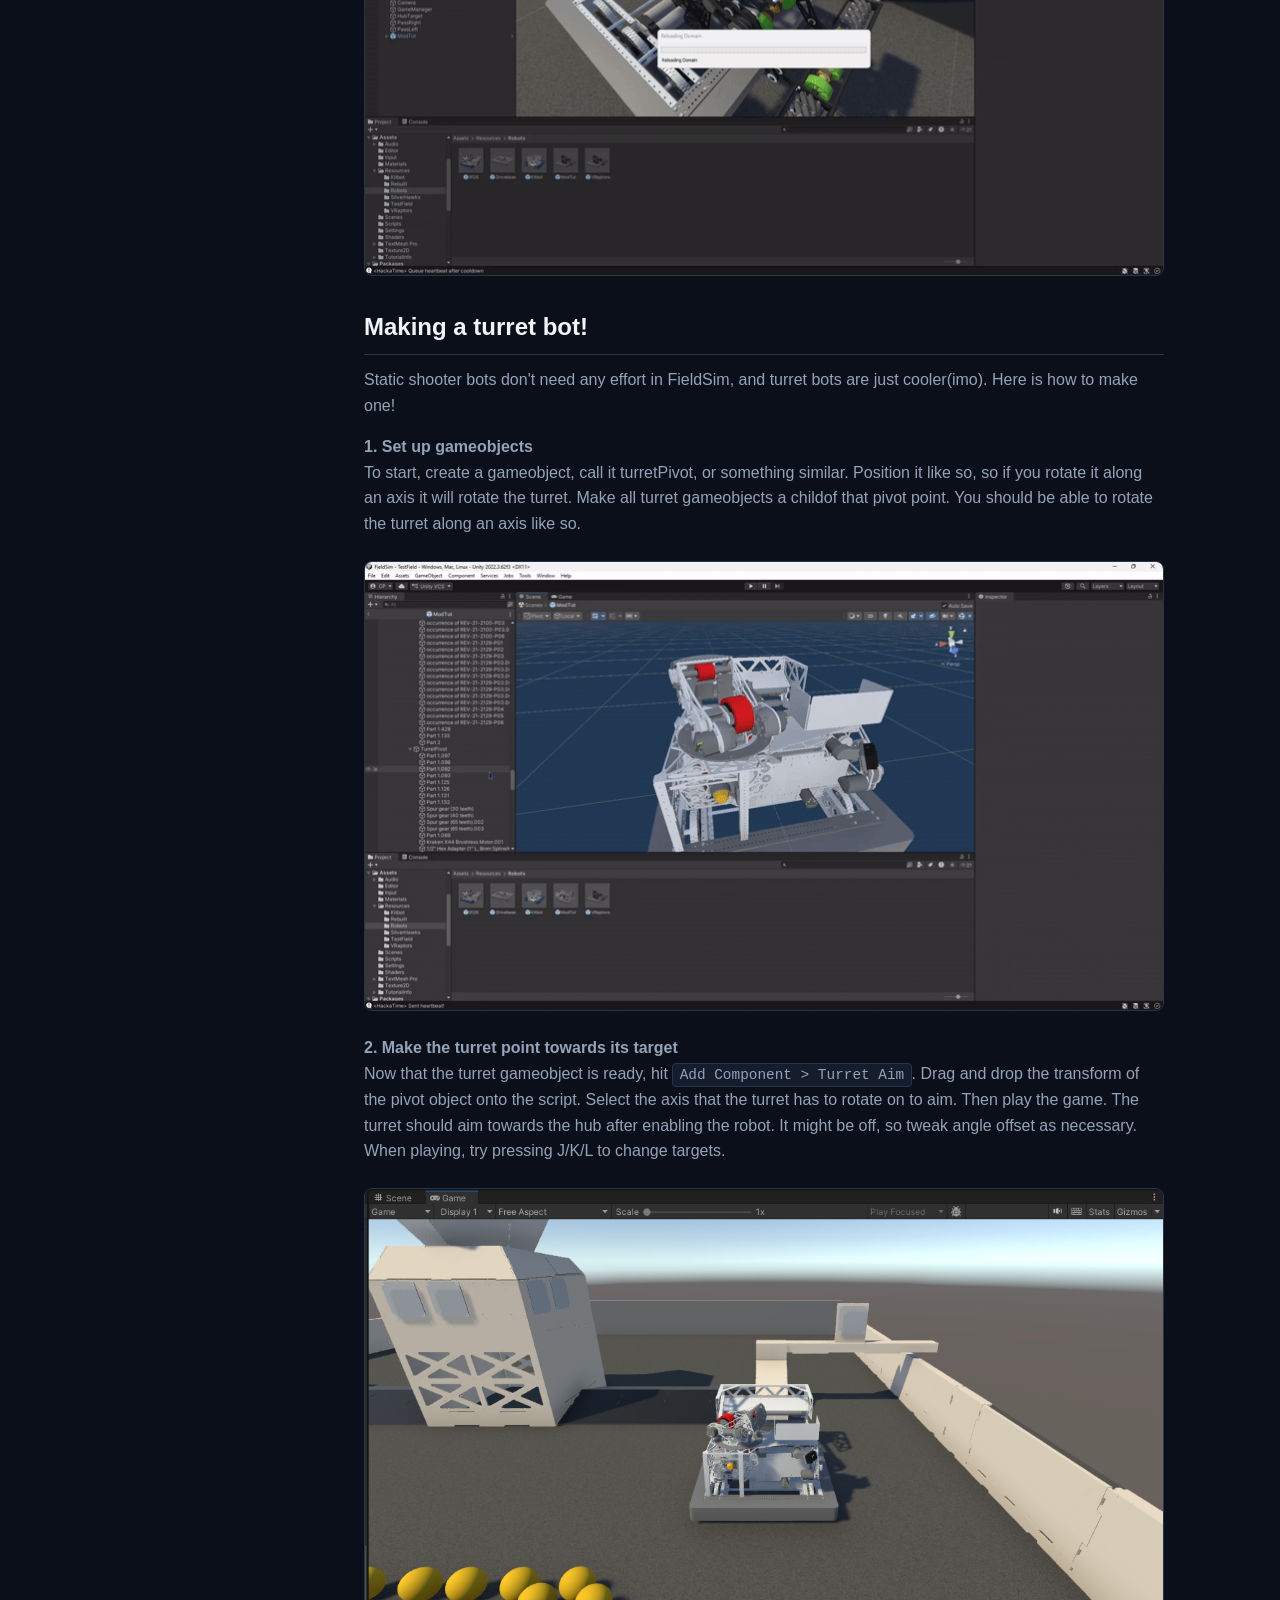
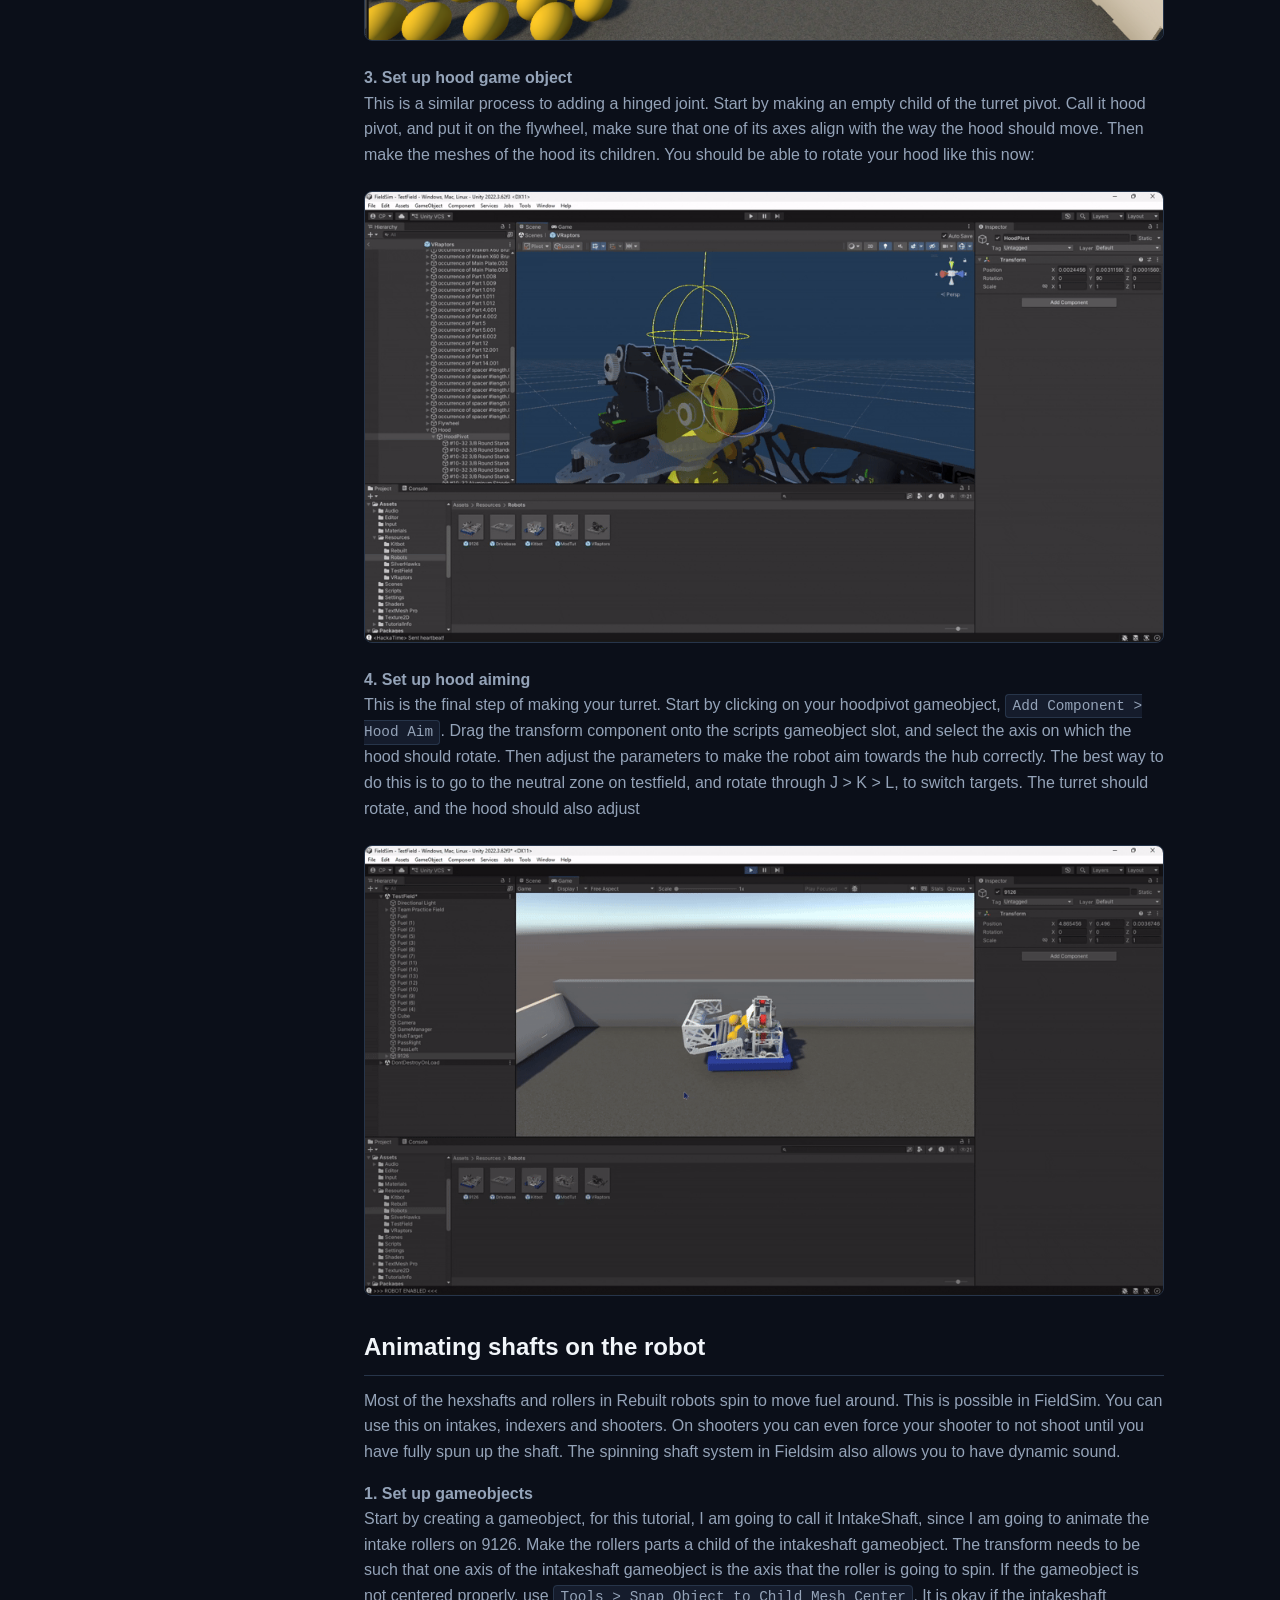
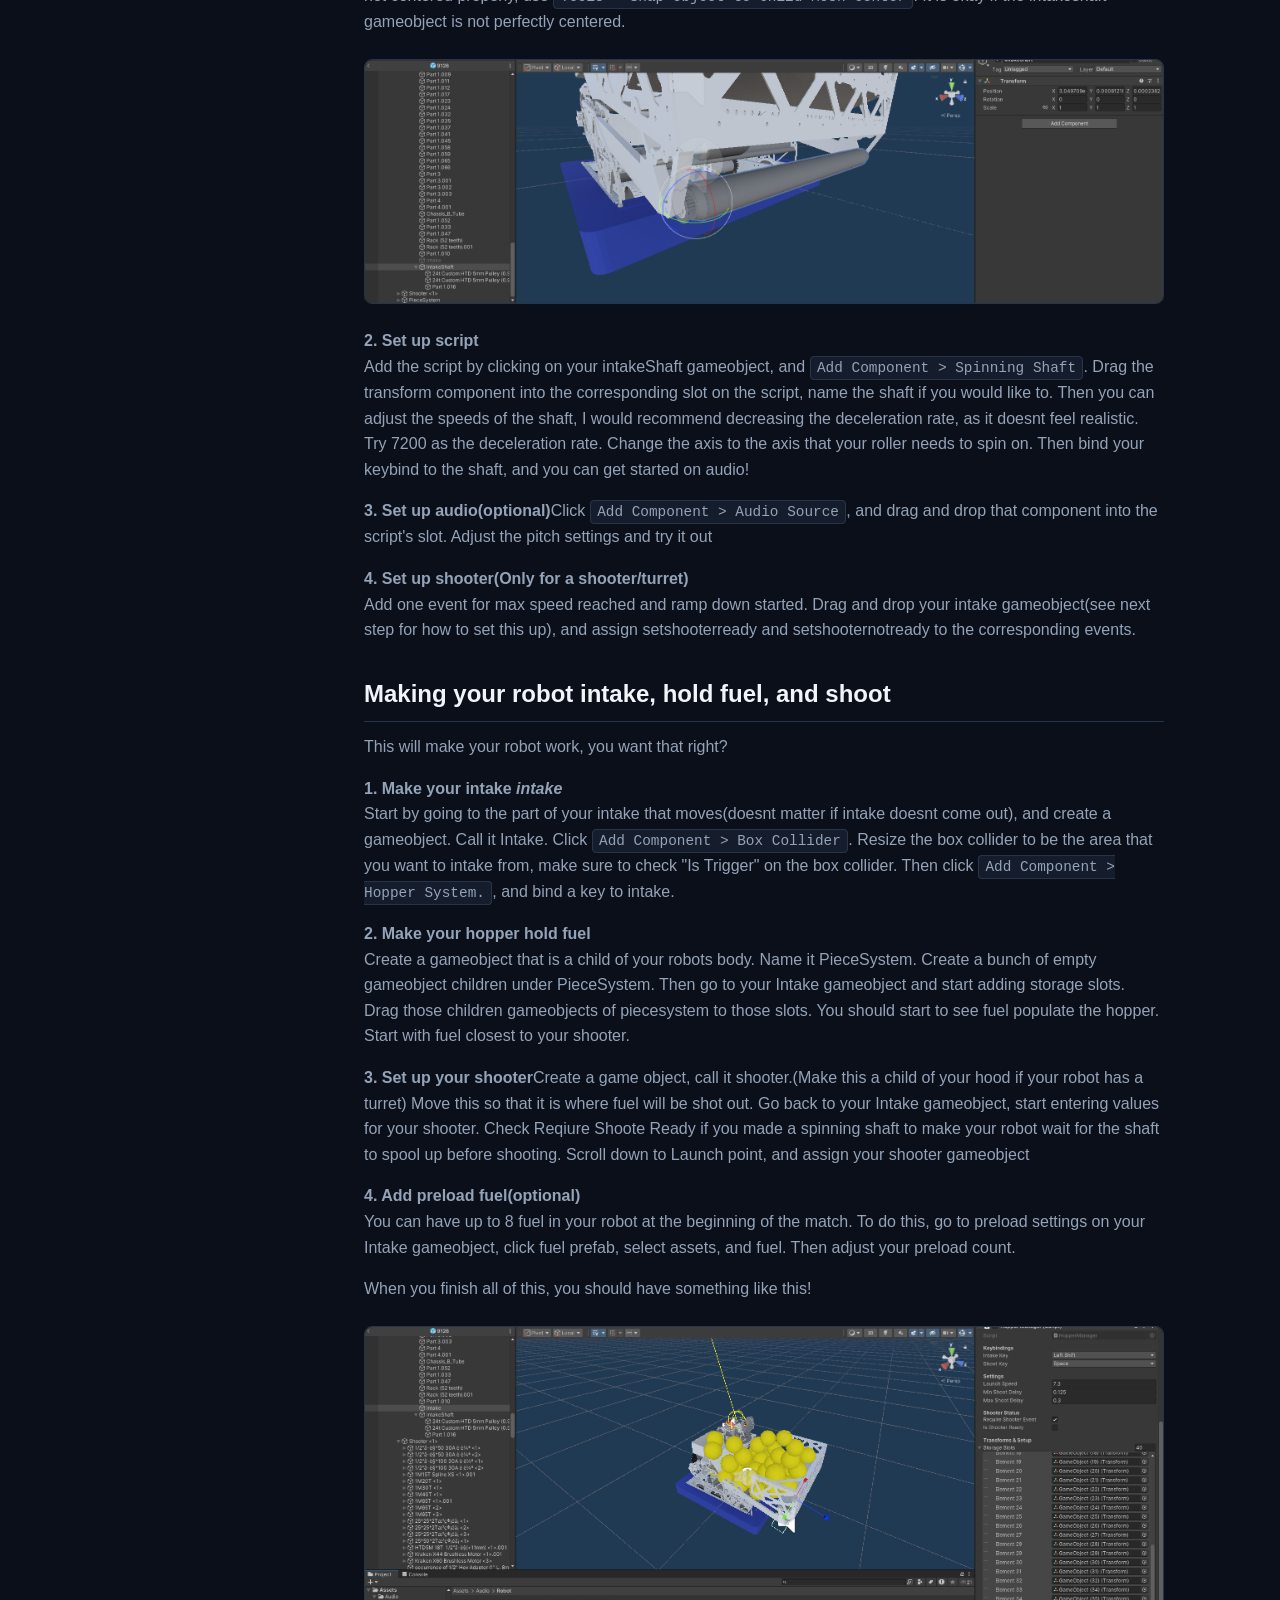
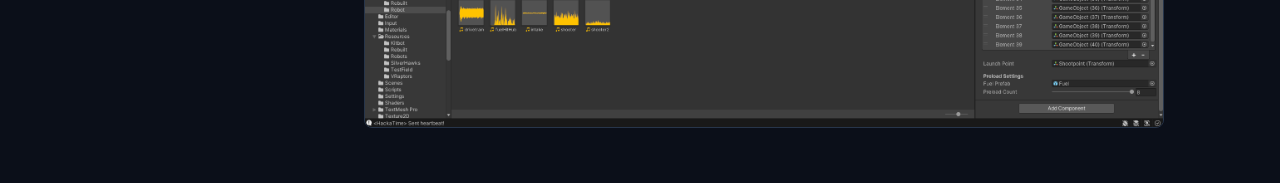
==== commit 6c5b2491: "added hopper and rotating shafts tutorial to the website" ====
--- a/website/docs.html
+++ b/website/docs.html
@@ -51,6 +51,8 @@
             <li><a href="#sliding">Making a sliding assembly(intake)</a></li>
             <li><a href="#hinged">Making a hinged assembly(intake)</a></li>
             <li><a href="#turret">Making a turret for your robot</a></li>
+            <li><a href="#animatingShafts">Animating shafts on the robot</a></li>
+            <li><a href="#pieces">Making your robot intake, hold fuel, and shoot!</a></li>
           </ul>
         </div>
       </aside>
@@ -173,7 +175,8 @@
           <code>Add Component > Turret Aim</code>. Drag and drop the transform of the pivot object onto the script.
           Select the axis that the turret has to rotate on to aim. Then play the game. The turret should aim towards the
           hub after enabling the robot. It might be off, so tweak angle offset as necessary. When playing, try pressing
-          J/K/L to change targets.</p>
+          J/K/L to change targets.
+        </p>
         <img src="./documentationAssets/turretAim.png">
         <p><strong>3. Set up hood game object</strong><br>This is a similar process to adding a hinged joint. Start by
           making an empty child of the turret pivot. Call it hood pivot, and put it on the flywheel, make sure that one
@@ -186,7 +189,56 @@
           make the robot aim towards the hub correctly. The best way to do this is to go to the neutral zone on
           testfield, and rotate through J > K > L, to switch targets. The turret should rotate, and the hood should also
           adjust</p>
-          <img src="./documentationAssets/turretComplete.gif">
+        <img src="./documentationAssets/turretComplete.gif">
+
+        <h2 id="animatingShafts">Animating shafts on the robot</h2>
+        <p>Most of the hexshafts and rollers in Rebuilt robots spin to move fuel around. This is possible in FieldSim.
+          You can use this on intakes, indexers and shooters. On shooters you can even force your shooter to not shoot
+          until you have fully spun up the shaft. The spinning shaft system in Fieldsim also allows you to have dynamic
+          sound.</p>
+        <p><strong>1. Set up gameobjects</strong><br>Start by creating a gameobject, for this tutorial, I am going to
+          call it IntakeShaft, since I am going to animate the intake rollers on 9126. Make the rollers parts a child of
+          the intakeshaft gameobject. The transform needs to be such that one axis of the intakeshaft gameobject is the
+          axis that the roller is going to spin. If the gameobject is not centered properly, use
+          <code>Tools > Snap Object to Child Mesh Center</code>. It is okay if the intakeshaft gameobject is not
+          perfectly centered.
+        </p>
+        <img src="./documentationAssets/rollerTransform.png">
+        <p><strong>2. Set up script</strong><br>Add the script by clicking on your intakeShaft gameobject, and
+          <code>Add Component > Spinning Shaft</code>. Drag the transform component into the corresponding slot on the
+          script, name the shaft if you would like to. Then you can adjust the speeds of the shaft, I would recommend
+          decreasing the deceleration rate, as it doesnt feel realistic. Try 7200 as the deceleration rate. Change the
+          axis to the axis that your roller needs to spin on. Then bind your keybind to the shaft, and you can get
+          started on audio!
+        </p>
+        <p><strong>3. Set up audio(optional)</strong>Click <code>Add Component > Audio Source</code>, and drag and drop
+          that component into the script's slot. Adjust the pitch settings and try it out</p>
+        <p><strong>4. Set up shooter(Only for a shooter/turret)</strong><br>Add one event for max speed reached and ramp
+          down started. Drag and drop your intake gameobject(see next step for how to set this up), and assign
+          setshooterready and setshooternotready to the corresponding events.</p>
+
+        <h2 id="pieces">Making your robot intake, hold fuel, and shoot</h2>
+        <p>This will make your robot work, you want that right?</p>
+        <p><strong>1. Make your intake <em>intake</em></strong><br>Start by going to the part of your intake that
+          moves(doesnt matter if intake doesnt come out), and create a gameobject. Call it Intake. Click
+          <code>Add Component > Box Collider</code>. Resize the box collider to be the area that you want to intake
+          from, make sure to check "Is Trigger" on the box collider. Then click
+          <code>Add Component > Hopper System.</code>, and bind a key to intake.</p>
+        <p><strong>2. Make your hopper hold fuel</strong><br>Create a gameobject that is a child of your robots body.
+          Name it PieceSystem. Create a bunch of empty gameobject children under PieceSystem. Then go to your Intake
+          gameobject and start adding storage slots. Drag those children gameobjects of piecesystem to those slots. You
+          should start to see fuel populate the hopper. Start with fuel closest to your shooter.</p>
+        <p><strong>3. Set up your shooter</strong>Create a game object, call it shooter.(Make this a child of your hood
+          if your robot has a turret) Move this so that it is where fuel will be shot out. Go back to your Intake
+          gameobject, start entering values for your shooter. Check Reqiure Shoote Ready if you made a spinning shaft to
+          make your robot wait for the shaft to spool up before shooting. Scroll down to Launch point, and assign your
+          shooter gameobject</p>
+        <p><strong>4. Add preload fuel(optional)</strong><br>You can have up to 8 fuel in your robot at the beginning of
+          the match. To do this, go to preload settings on your Intake gameobject, click fuel prefab, select assets, and
+          fuel. Then adjust your preload count.</p>
+        <p>When you finish all of this, you should have something like this!</p>
+        <img src="./documentationAssets/completedHopper.png">
+        
       </article>
     </div>
   </main>
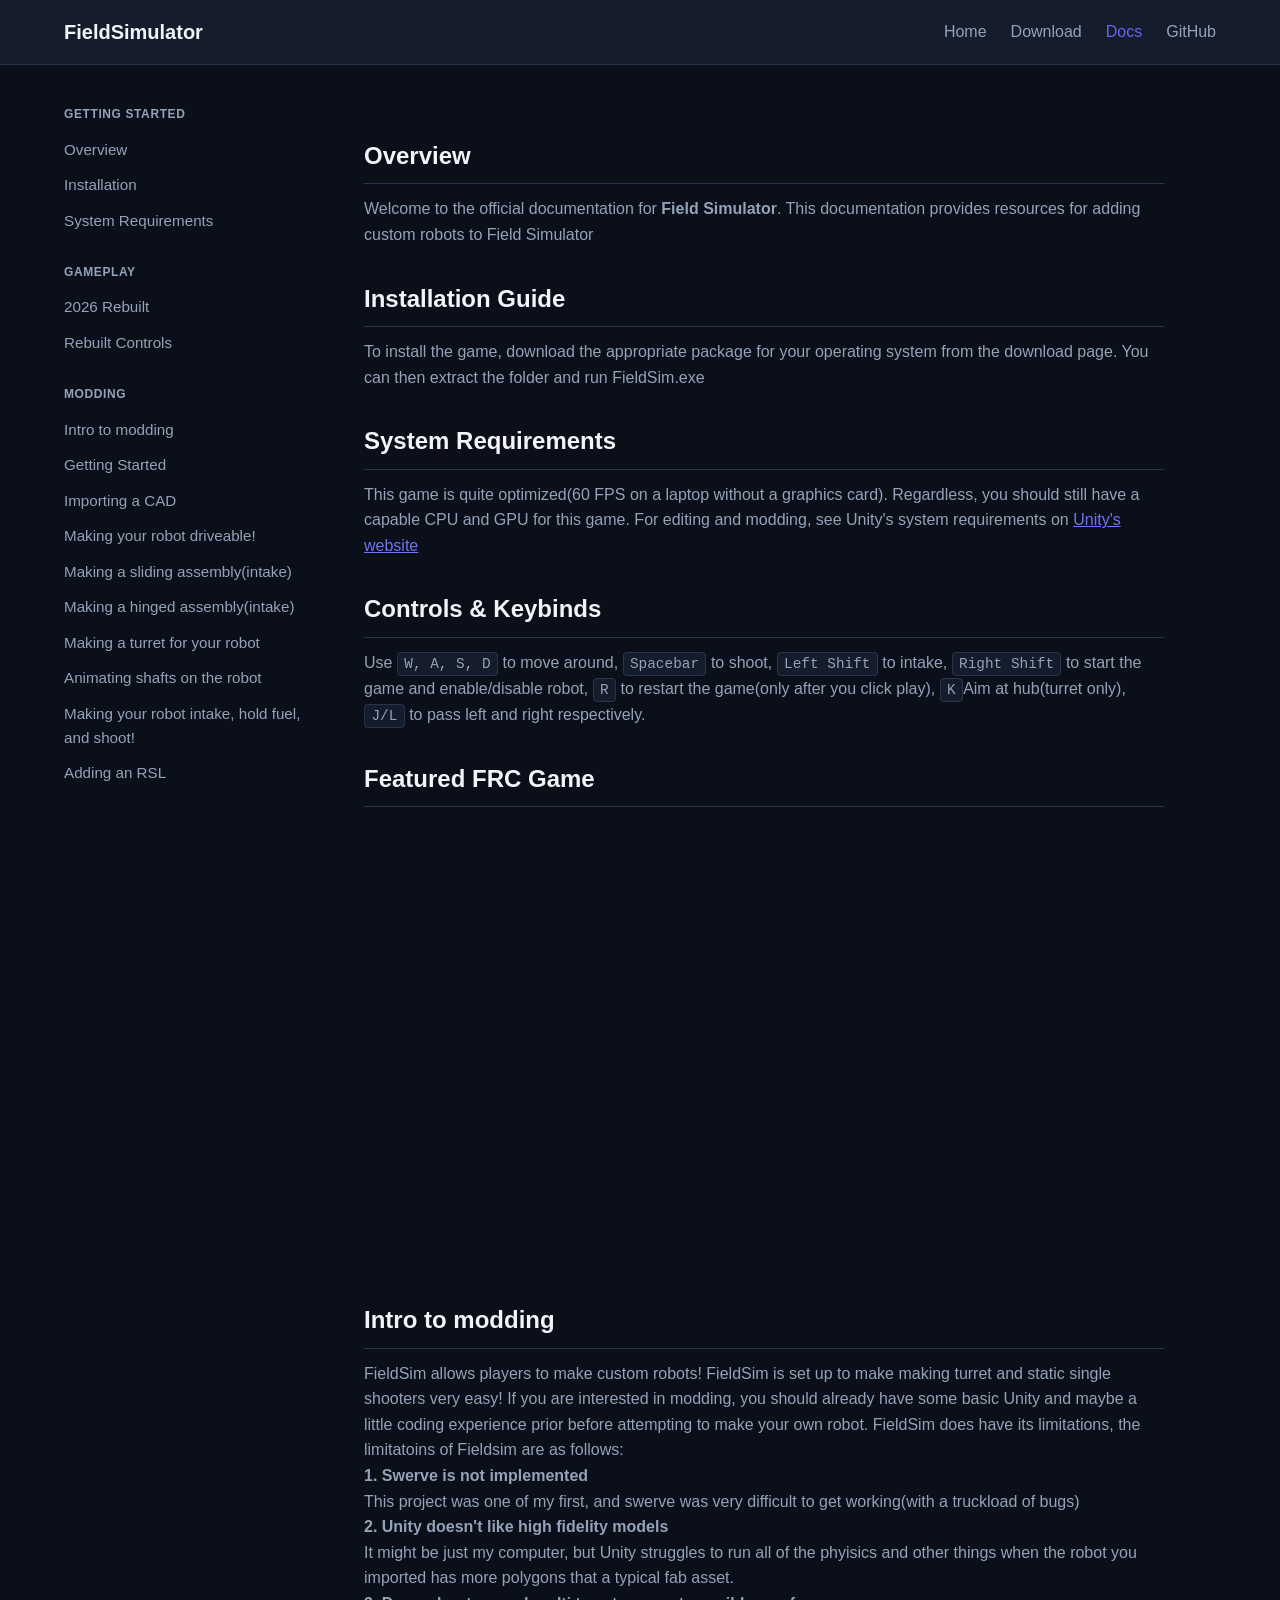
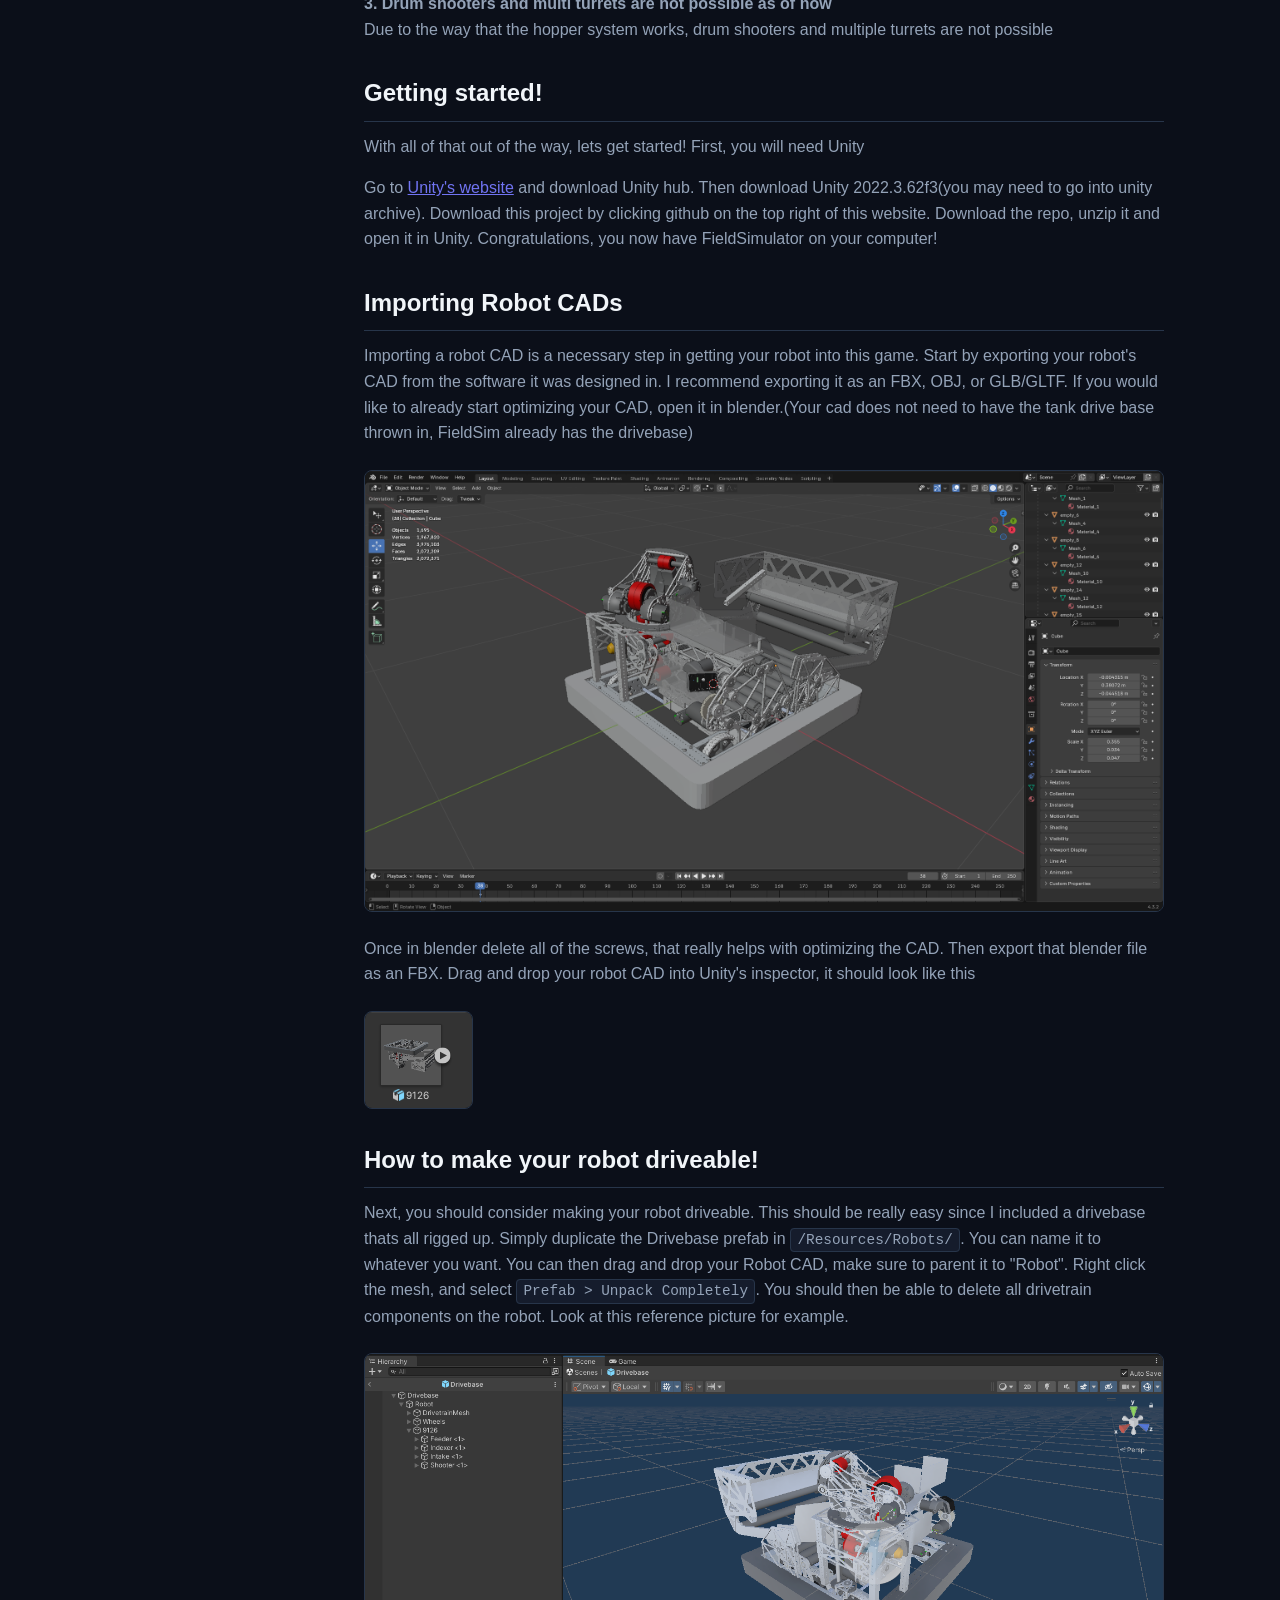
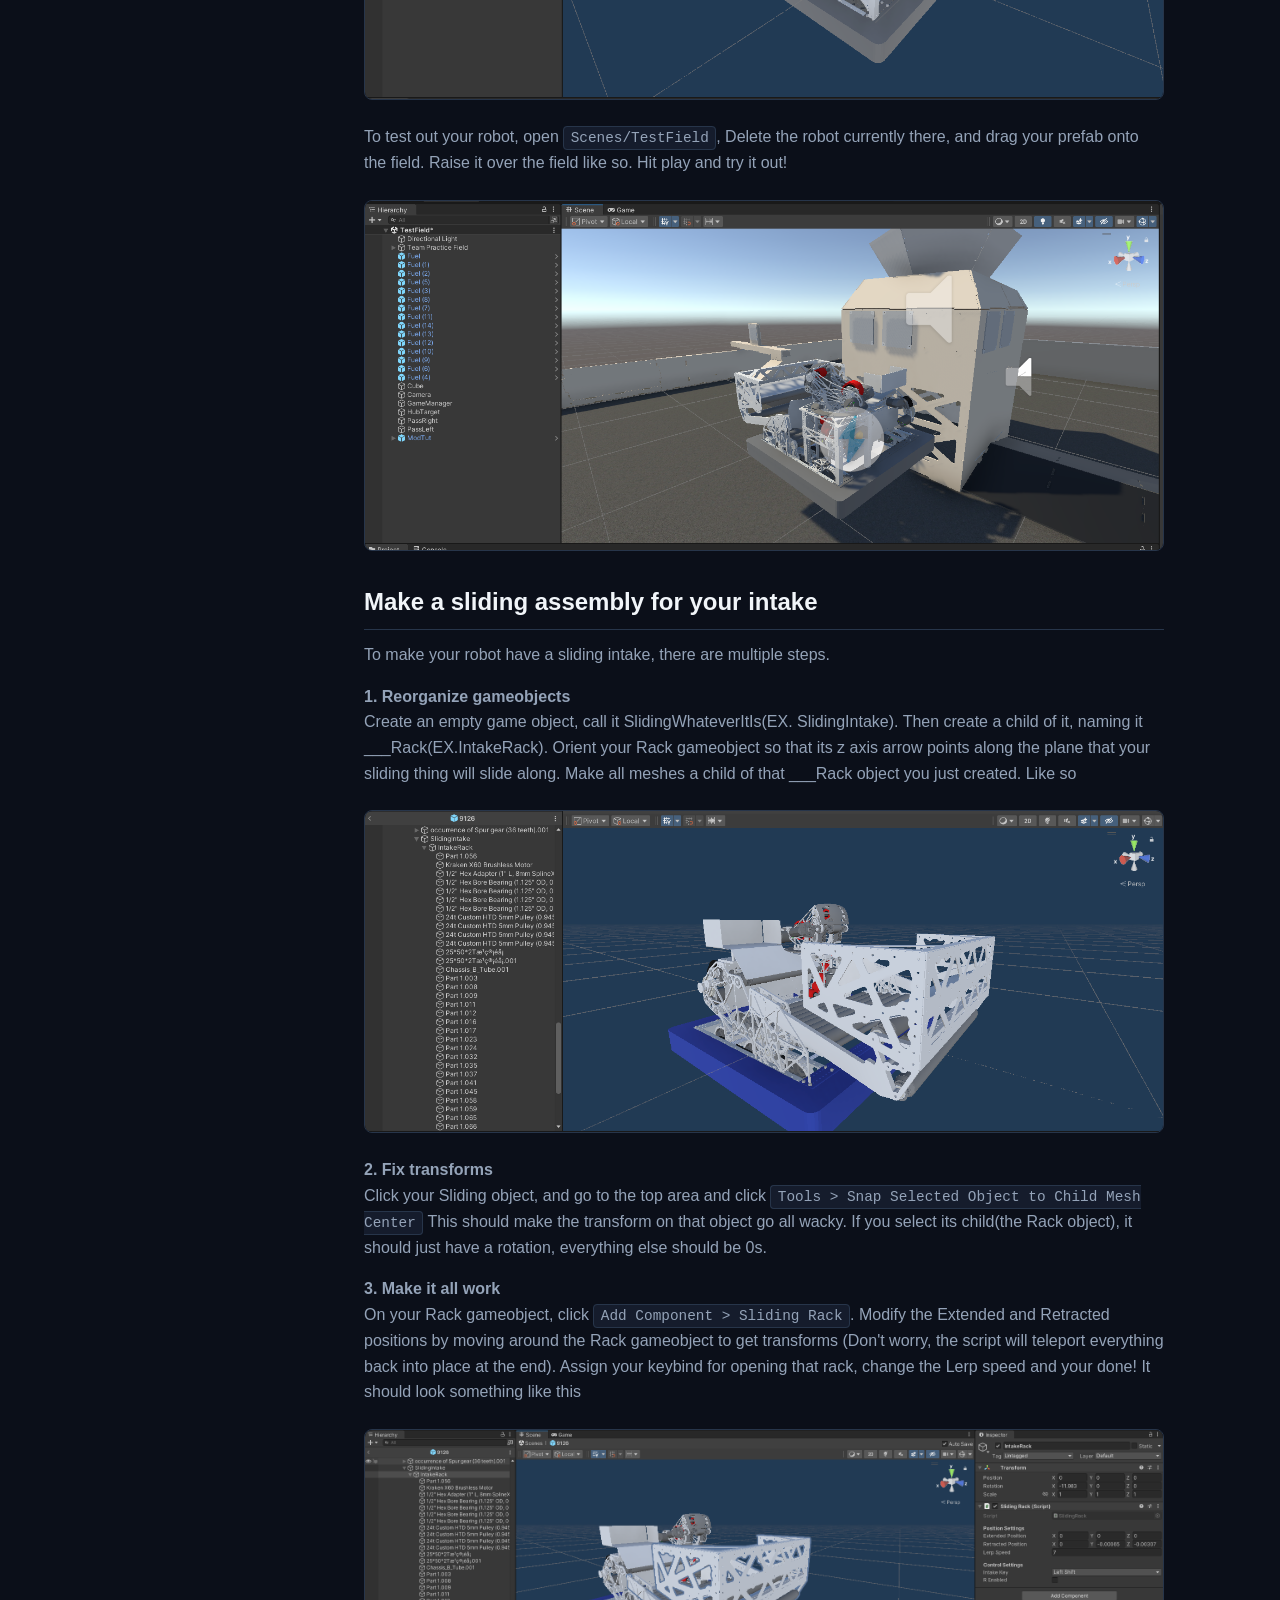
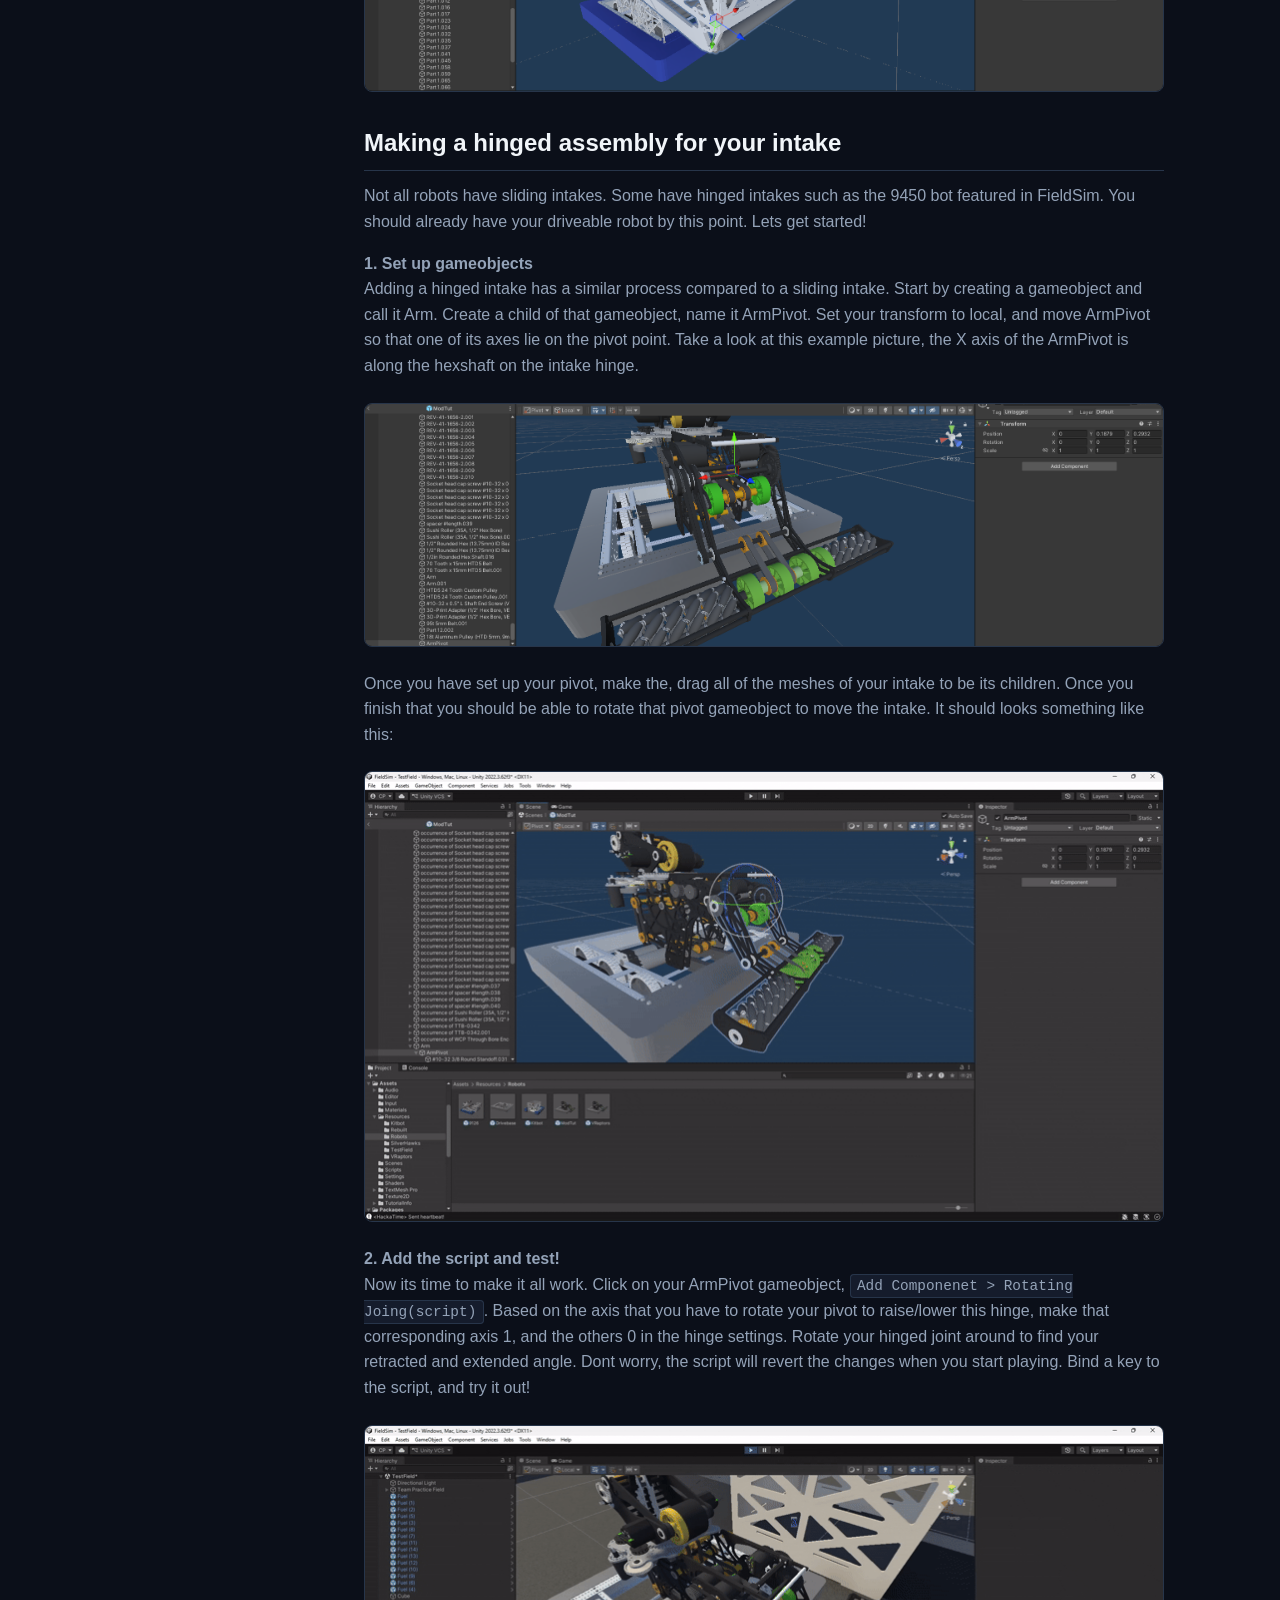
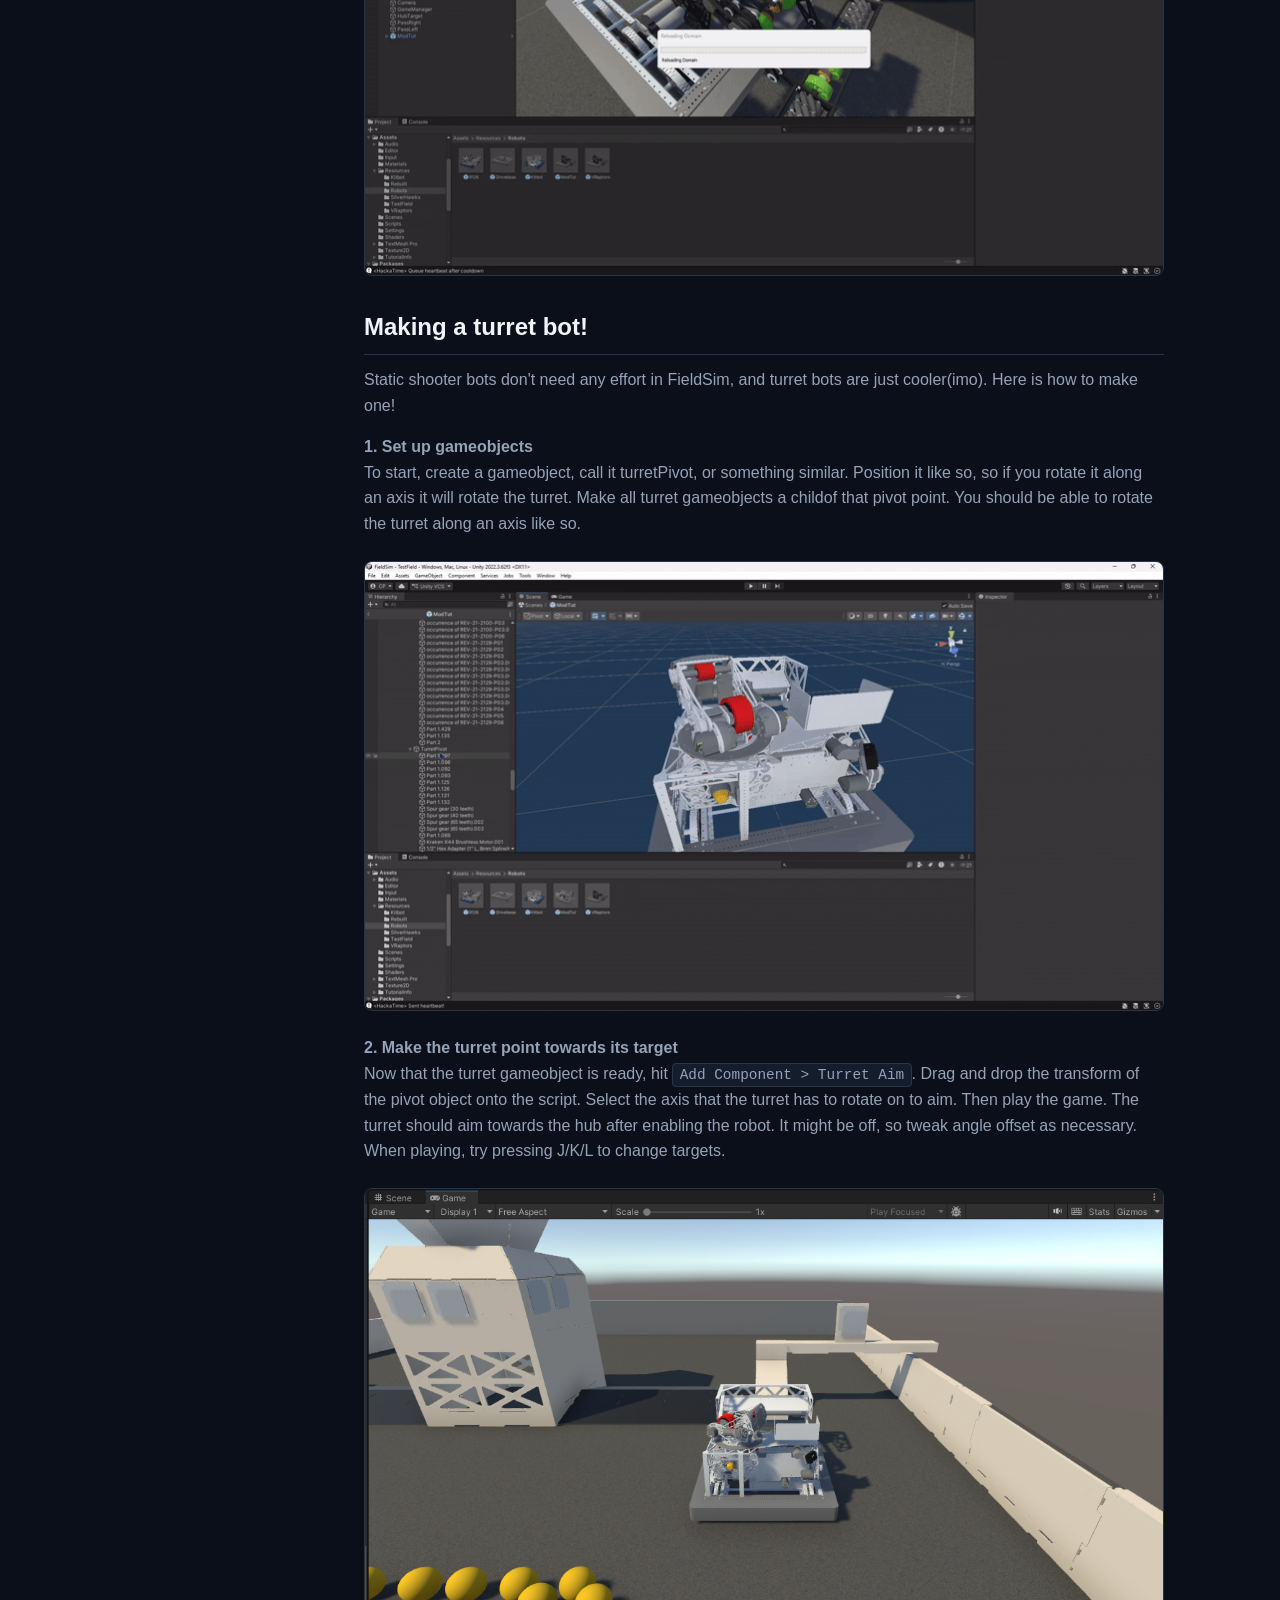
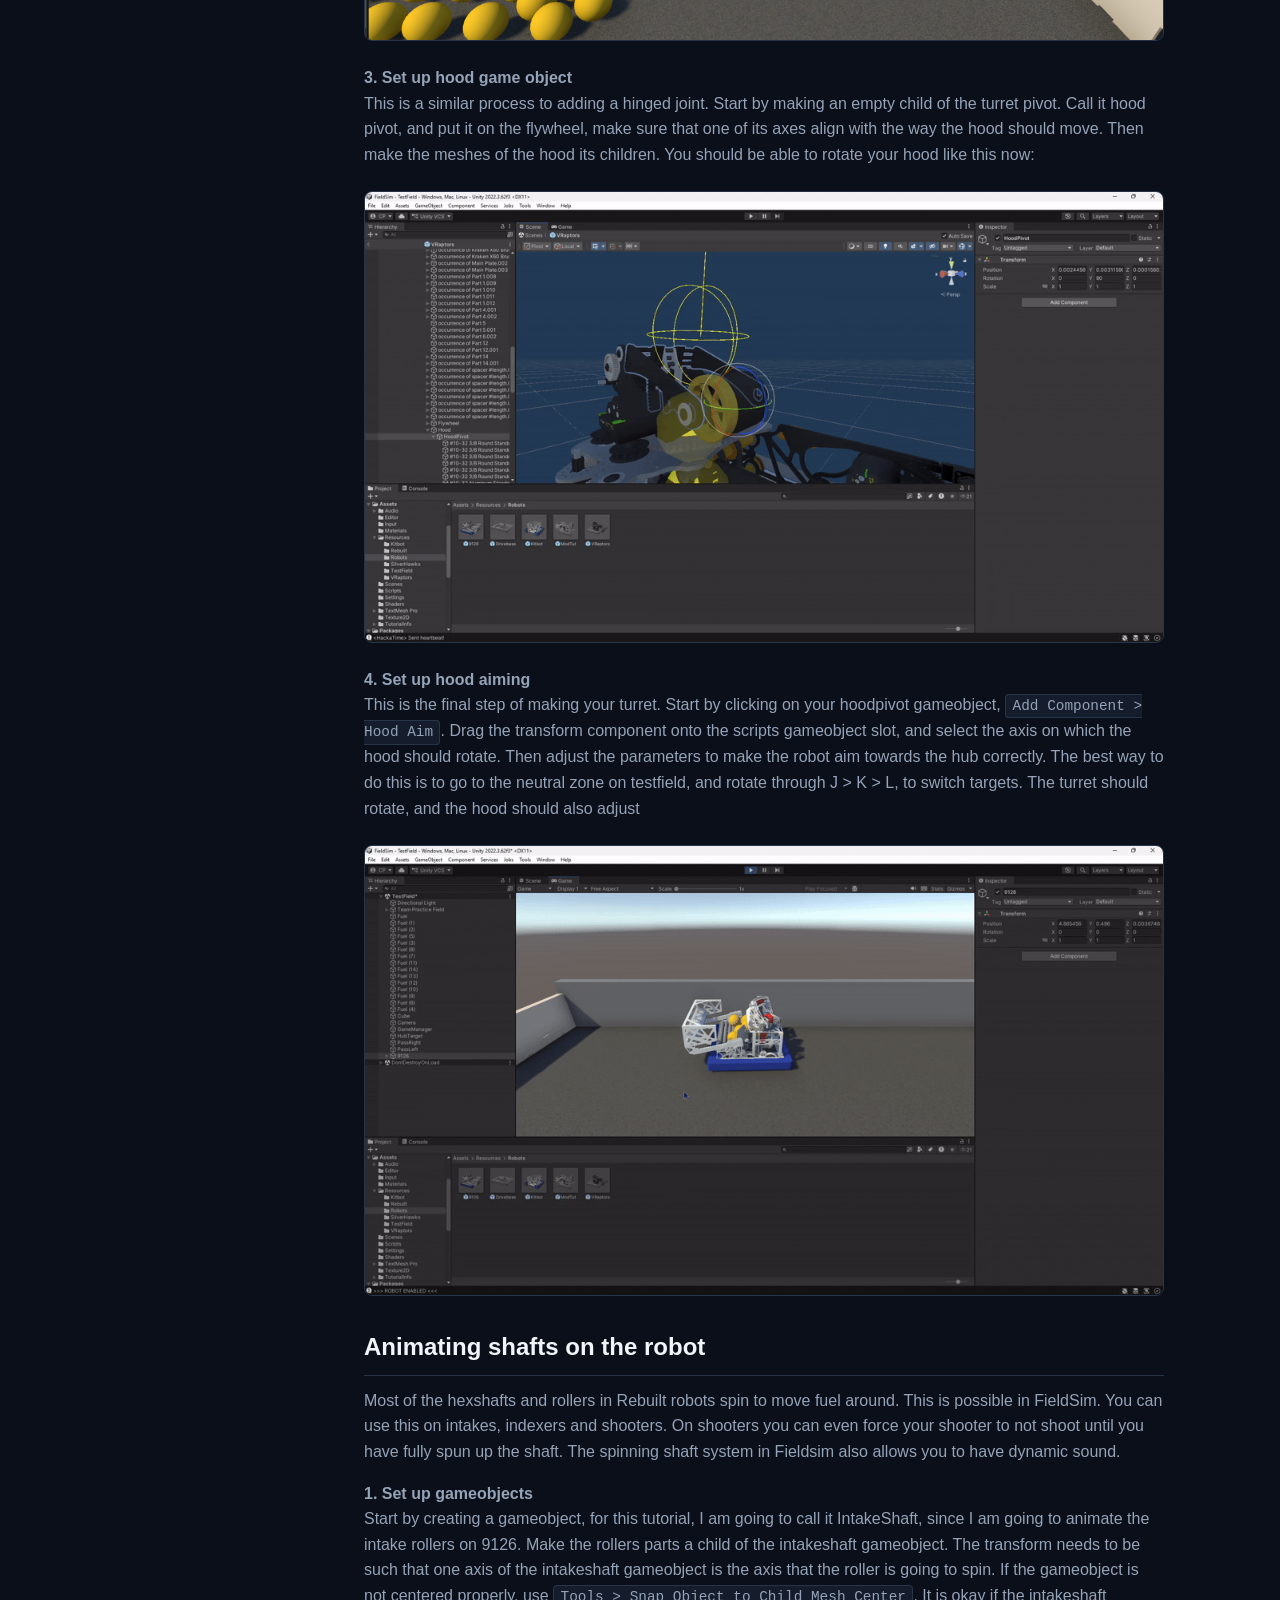
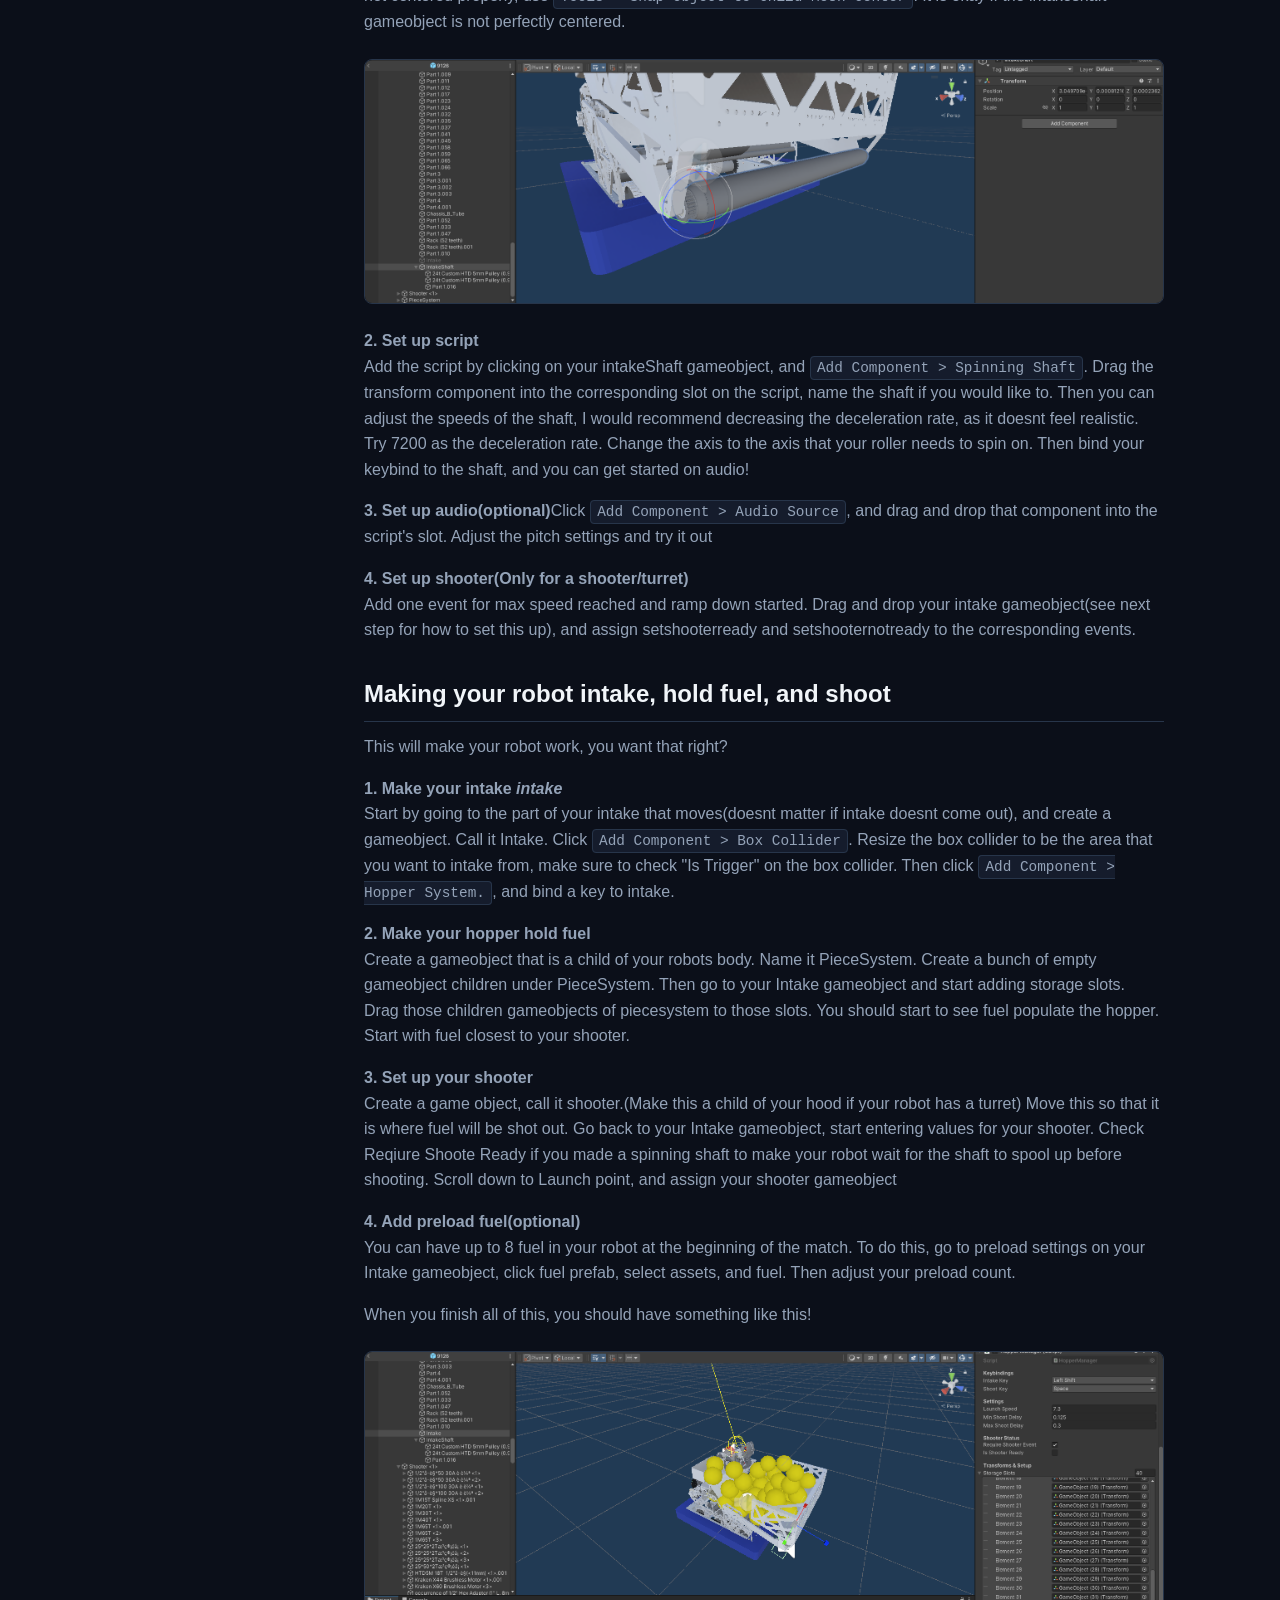
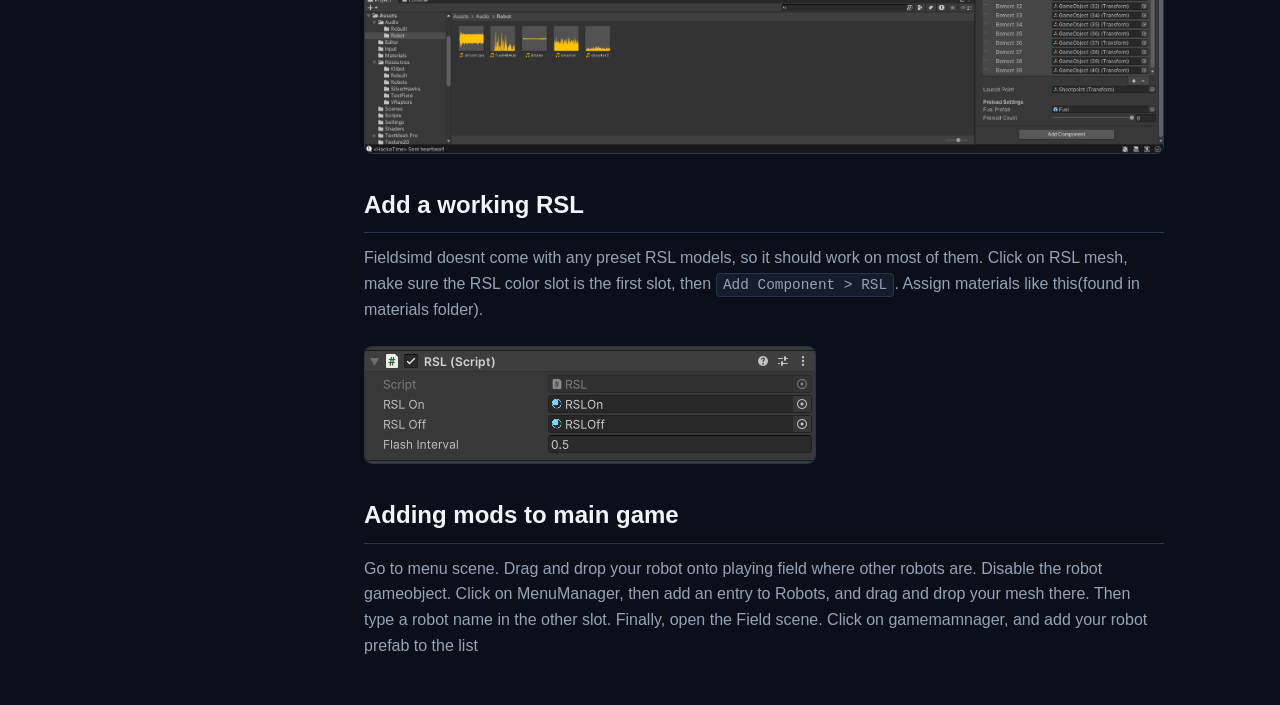
==== commit 40e1b161: "RSL and final modding tutorial" ====
--- a/website/docs.html
+++ b/website/docs.html
@@ -53,6 +53,7 @@
             <li><a href="#turret">Making a turret for your robot</a></li>
             <li><a href="#animatingShafts">Animating shafts on the robot</a></li>
             <li><a href="#pieces">Making your robot intake, hold fuel, and shoot!</a></li>
+            <li><a href="#RSL">Adding an RSL</a></li>
           </ul>
         </div>
       </aside>
@@ -223,12 +224,14 @@
           moves(doesnt matter if intake doesnt come out), and create a gameobject. Call it Intake. Click
           <code>Add Component > Box Collider</code>. Resize the box collider to be the area that you want to intake
           from, make sure to check "Is Trigger" on the box collider. Then click
-          <code>Add Component > Hopper System.</code>, and bind a key to intake.</p>
+          <code>Add Component > Hopper System.</code>, and bind a key to intake.
+        </p>
         <p><strong>2. Make your hopper hold fuel</strong><br>Create a gameobject that is a child of your robots body.
           Name it PieceSystem. Create a bunch of empty gameobject children under PieceSystem. Then go to your Intake
           gameobject and start adding storage slots. Drag those children gameobjects of piecesystem to those slots. You
           should start to see fuel populate the hopper. Start with fuel closest to your shooter.</p>
-        <p><strong>3. Set up your shooter</strong>Create a game object, call it shooter.(Make this a child of your hood
+        <p><strong>3. Set up your shooter</strong><br>Create a game object, call it shooter.(Make this a child of your
+          hood
           if your robot has a turret) Move this so that it is where fuel will be shot out. Go back to your Intake
           gameobject, start entering values for your shooter. Check Reqiure Shoote Ready if you made a spinning shaft to
           make your robot wait for the shaft to spool up before shooting. Scroll down to Launch point, and assign your
@@ -238,7 +241,18 @@
           fuel. Then adjust your preload count.</p>
         <p>When you finish all of this, you should have something like this!</p>
         <img src="./documentationAssets/completedHopper.png">
-        
+
+        <h2 id="RSL">Add a working RSL</h2>
+        <p>Fieldsimd doesnt come with any preset RSL models, so it should work on most of them. Click on RSL mesh, make
+          sure the RSL color slot is the first slot, then <code>Add Component > RSL</code>. Assign materials like
+          this(found in materials folder).</p>
+        <img src="./documentationAssets/rslconfig.png">
+
+        <h2 id="adding">Adding mods to main game</h2>
+        <p>Go to menu scene. Drag and drop your robot onto playing field where other robots are. Disable the robot
+          gameobject. Click on MenuManager, then add an entry to Robots, and drag and drop your mesh there. Then type a
+          robot name in the other slot. Finally, open the Field scene. Click on gamemamnager, and add your robot prefab
+          to the list</p>
       </article>
     </div>
   </main>
